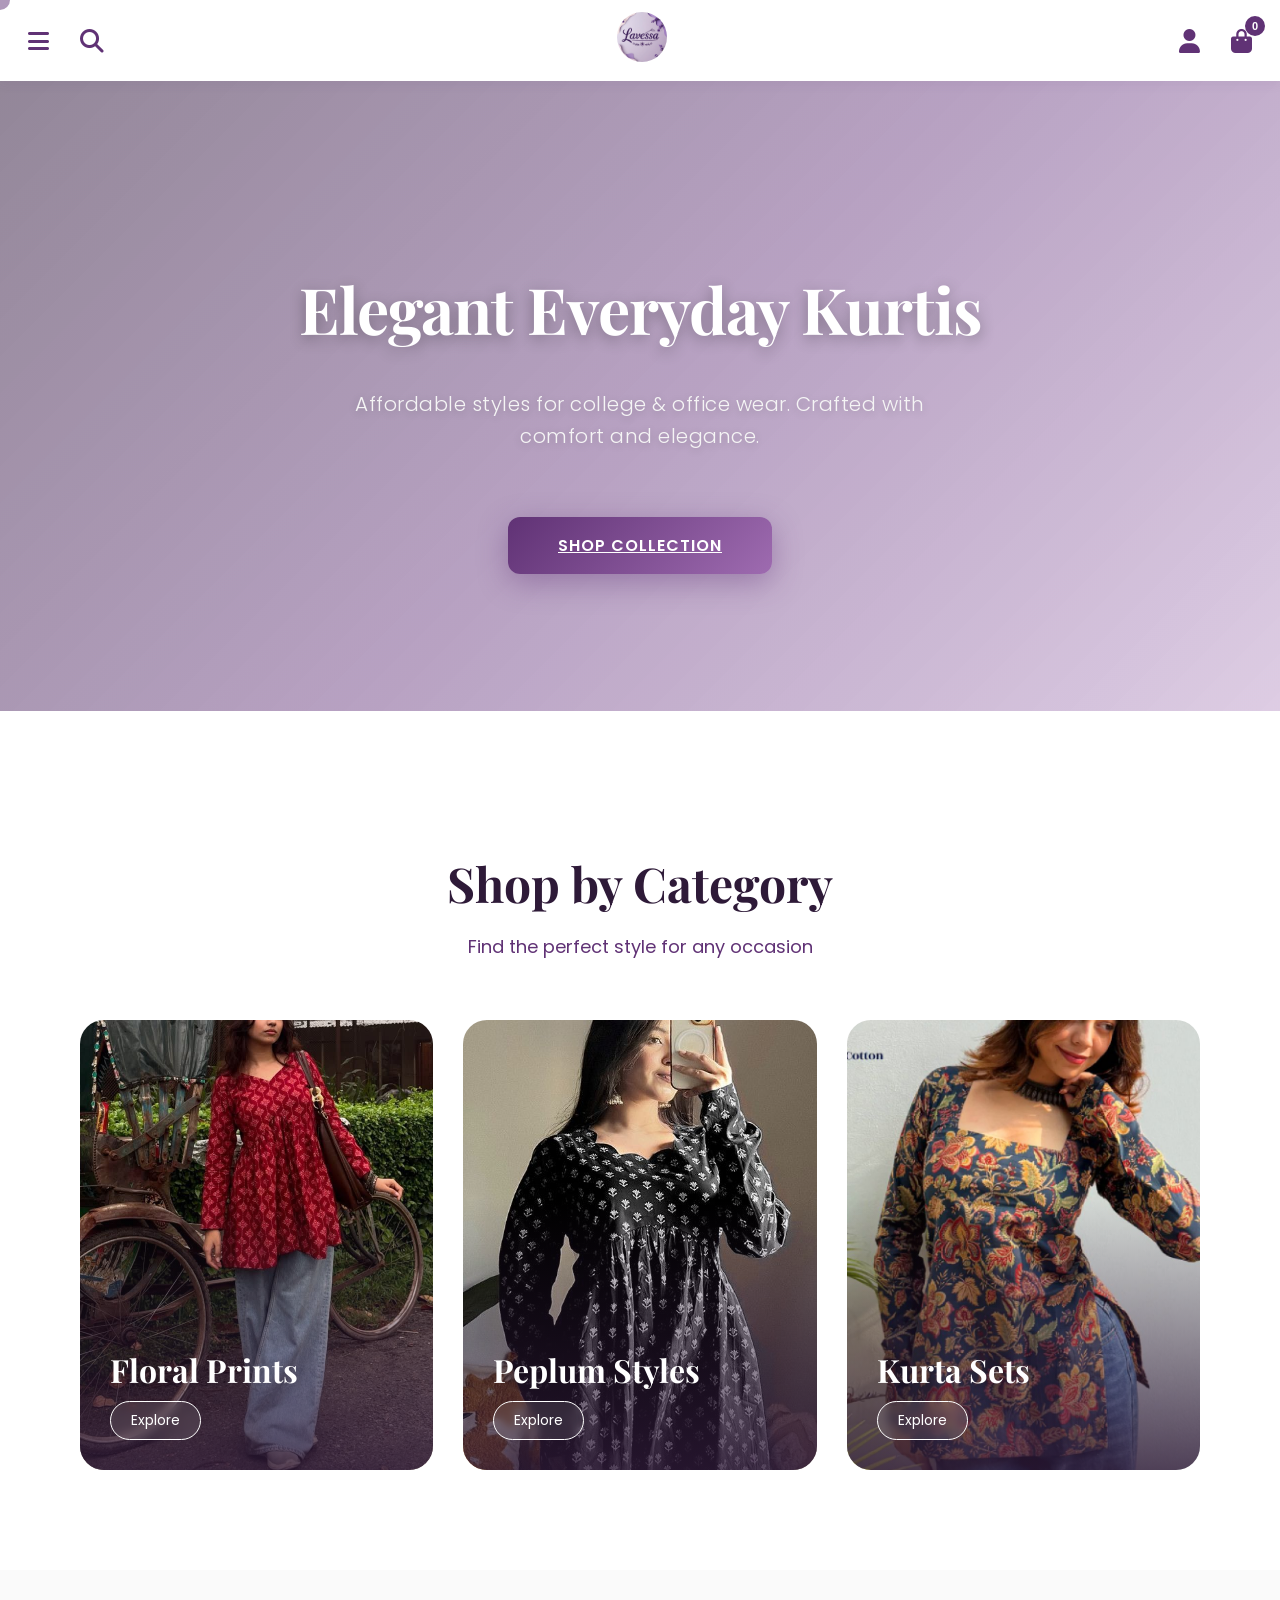
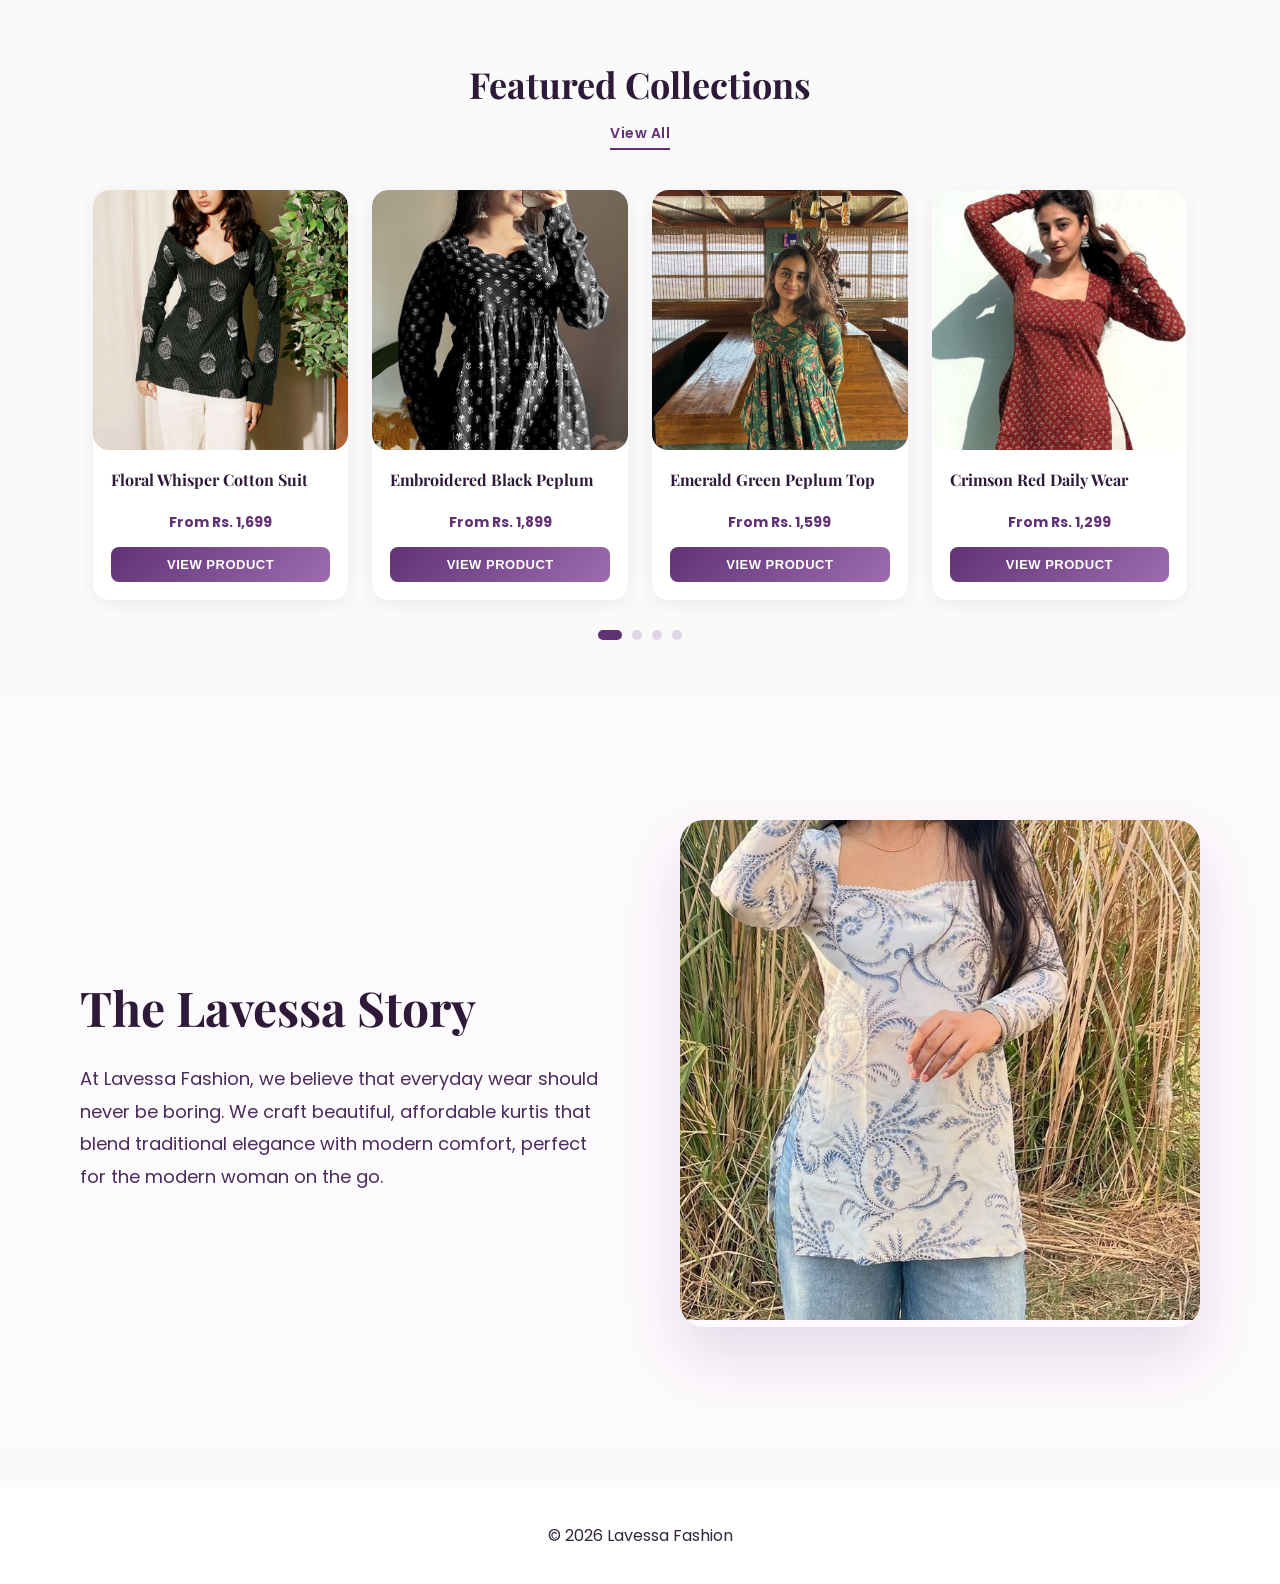
==== index.html @ 4bf87059 "Improve product card design with View Product button and enhanced hover effects" ====
<!DOCTYPE html>
<html>

<head>
  <meta name="viewport" content="width=device-width, initial-scale=1.0">

  <link
    href="https://fonts.googleapis.com/css2?family=Poppins:wght@300;400;500;600&family=Playfair+Display:ital,wght@0,400..900;1,400..900&display=swap"
    rel="stylesheet">
  <link rel="stylesheet" href="https://cdnjs.cloudflare.com/ajax/libs/font-awesome/6.5.0/css/all.min.css">
  <title>Lavessa Fashion</title>
  <link rel="stylesheet" href="style.css">
</head>

<body>
  <!-- Custom Cursor -->
  <div class="custom-cursor" id="custom-cursor"></div>

  <!-- Logo Intro Screen -->
  <div class="logo-intro" id="logoIntro">
    <img src="logo.png" class="intro-logo" id="introLogo">
  </div>
  <script>
    // Ensure the intro animation only plays once per session
    if (sessionStorage.getItem('lavessaIntroPlayed')) {
      document.getElementById('logoIntro').style.display = 'none';
    } else {
      sessionStorage.setItem('lavessaIntroPlayed', 'true');
    }
  </script>


  <!-- NEW NAVBAR -->
  <nav class="new-navbar">
    <!-- Left Section: Menu & Search -->
    <div class="nav-left">
      <button class="nav-icon menu-toggle" id="menuToggle">
        <i class="fa-solid fa-bars"></i>
      </button>
      <button class="nav-icon search-toggle" id="searchToggle">
        <i class="fa-solid fa-magnifying-glass"></i>
      </button>
    </div>

    <!-- Center: Logo -->
    <div class="nav-center">
      <a href="index.html">
        <img src="logo.png" class="logo">
      </a>
    </div>

    <!-- Right Section: Profile & Cart -->
    <div class="nav-right">
      <button class="nav-icon profile-toggle" id="profileToggle">
        <i class="fa-solid fa-user"></i>
      </button>
      <button class="nav-icon" id="cartToggle" onclick="openCart()">
        <i class="fa-solid fa-bag-shopping"></i>
        <span class="cart-badge" id="cart-count">0</span>
      </button>
    </div>
  </nav>

  <!-- SIDEBAR MENU -->
  <div class="sidebar-menu" id="sidebarMenu">
    <div class="sidebar-header">
      <h2>Menu</h2>
      <button class="close-btn" id="closeSidebar">
        <i class="fa-solid fa-times"></i>
      </button>
    </div>
    <div class="sidebar-content">
      <a href="index.html" class="sidebar-link">Shop All</a>
      <div class="sidebar-section">
        <h3>Categories</h3>
        <a href="floral.html" class="sidebar-link sub-link">Floral Printed Kurtis</a>
        <a href="peplum.html" class="sidebar-link sub-link">Peplum Kurtis</a>
        <a href="sets.html" class="sidebar-link sub-link">Kurta Sets</a>
      </div>
      <a href="contact.html" class="sidebar-link">Contact Us</a>
    </div>
  </div>

  <!-- SEARCH PANEL -->
  <div class="search-panel" id="searchPanel">
    <div class="search-header">
      <input type="text" class="search-input" id="searchInput" placeholder="Search products...">
      <button class="search-close" id="searchClose">
        <i class="fa-solid fa-times"></i>
      </button>
    </div>
    <div class="search-results" id="searchResults">
      <!-- Product cards will be injected here by JavaScript -->
    </div>
  </div>

  <!-- PROFILE MODAL -->
  <div class="profile-modal" id="profileModal">
    <div class="modal-content">
      <button class="modal-close" id="profileClose">
        <i class="fa-solid fa-times"></i>
      </button>
      <h2>Sign In</h2>
      <form class="profile-form" id="profileForm">
        <input type="text" placeholder="Full Name" id="userName" required>
        <input type="email" placeholder="Email (optional)" id="userEmail">
        <input type="tel" placeholder="Phone Number (optional)" id="userPhone">
        <div class="error-message" id="loginError"></div>
        <button type="submit" class="login-btn">Login</button>
      </form>
      <div id="profile-content" style="display:none;">
        <!-- Profile info will be inserted here -->
      </div>
      <div class="or-divider">Or continue as guest</div>
      <button class="guest-btn" onclick="closeProfileModal()">Browse as Guest</button>
    </div>
  </div>

  <!-- Overlay for modals -->
  <div class="modal-overlay" id="modalOverlay"></div>

  <!-- HERO SECTION -->
  <section class="hero">

    <div class="hero-content">
      <div class="hero-text">
        <h1>Elegant Everyday Kurtis</h1>
        <p>Affordable styles for college & office wear. Crafted with comfort and elegance.</p>
        <br>
        <a href="collections.html" class="hero-btn">Shop Collection</a>
      </div>

      <div class="hero-gallery">
        <img src="red.jpeg" class="hero-img img1">
        <img src="blue.jpeg" class="hero-img img2">
        <img src="peplum blue.jpg" class="hero-img img3">
      </div>
    </div>

  </section>
  <!-- HIGHLIGHTED CATEGORIES -->
  <section class="categories-section">
    <div class="section-title">
      <h2>Shop by Category</h2>
      <p>Find the perfect style for any occasion</p>
    </div>
    <div class="category-grid">
      <a href="floral.html" class="category-card">
        <img src="red.jpeg" alt="Floral Kurtis">
        <div class="category-info">
          <h3>Floral Prints</h3>
          <span class="explore-btn">Explore</span>
        </div>
      </a>
      <a href="peplum.html" class="category-card">
        <img src="peplum black.jpg" alt="Peplum Kurtis">
        <div class="category-info">
          <h3>Peplum Styles</h3>
          <span class="explore-btn">Explore</span>
        </div>
      </a>
      <a href="sets.html" class="category-card">
        <img src="multicolor.jpg" alt="Kurta Sets">
        <div class="category-info">
          <h3>Kurta Sets</h3>
          <span class="explore-btn">Explore</span>
        </div>
      </a>
    </div>
  </section>

  <!-- INTERACTIVE PRODUCT CAROUSEL -->
  <section class="featured-section">

    <h2 class="featured-title">Featured Collections</h2>
    <a href="collections.html" class="view-all">View All</a>

    <div class="carousel">
      <div class="carousel-track">

        <div class="card">
          <img src="black front.jpeg" alt="Floral Kurti">
          <div class="card-content">
            <h3>Floral Whisper Cotton Suit</h3>
            <p class="price">From Rs. 1,699</p>
            <button class="view-product-btn">View Product</button>
          </div>
        </div>

        <div class="card">
          <img src="peplum black.jpg" alt="Peplum Black">
          <div class="card-content">
            <h3>Embroidered Black Peplum</h3>
            <p class="price">From Rs. 1,899</p>
            <button class="view-product-btn">View Product</button>
          </div>
        </div>

        <div class="card">
          <img src="peplum green.jpg" alt="Peplum Green">
          <div class="card-content">
            <h3>Emerald Green Peplum Top</h3>
            <p class="price">From Rs. 1,599</p>
            <button class="view-product-btn">View Product</button>
          </div>
        </div>

        <div class="card">
          <img src="printed red.jpg" alt="Printed Red">
          <div class="card-content">
            <h3>Crimson Red Daily Wear</h3>
            <p class="price">From Rs. 1,299</p>
            <button class="view-product-btn">View Product</button>
          </div>
        </div>

      </div>
    </div>

    <div class="dots">
      <span class="dot active"></span>
      <span class="dot"></span>
      <span class="dot"></span>
      <span class="dot"></span>
    </div>

  </section>

  <!-- ABOUT THE BRAND -->
  <section class="about-brand">
    <div class="about-content">
      <h2>The Lavessa Story</h2>
      <p>At Lavessa Fashion, we believe that everyday wear should never be boring. We craft beautiful, affordable kurtis
        that blend traditional elegance with modern comfort, perfect for the modern woman on the go.</p>
    </div>
    <div class="about-image">
      <img src="white (1).jpg" alt="Lavessa Lifestyle">
    </div>
  </section>
  <!-- FOOTER -->
  <footer>
    <p>© 2026 Lavessa Fashion</p>
  </footer>

  <script>
    // Wrap all DOM code in DOMContentLoaded to ensure elements are loaded
    document.addEventListener('DOMContentLoaded', function() {
      // Sample products database
      const allProducts = [
        { id: 1, name: "Floral Whisper Cotton Suit", price: "₹1,699", image: "Floral1.jpeg", category: "floral" },
        { id: 2, name: "Embroidered Black Peplum", price: "₹1,899", image: "peplum black.jpg", category: "peplum" },
        { id: 3, name: "Emerald Green Peplum Top", price: "₹1,599", image: "peplum green.jpg", category: "peplum" },
        { id: 4, name: "Regal Purple Peplum Set", price: "₹1,999", image: "peplum purple.jpg", category: "peplum" },
        { id: 5, name: "Azure Blue Printed Kurti", price: "₹1,299", image: "printed blue.jpg", category: "printed" },
        { id: 6, name: "Crimson Red Daily Wear", price: "₹1,299", image: "printed red.jpg", category: "printed" },
        { id: 7, name: "Pristine White Kurta Set", price: "₹2,499", image: "white (1).jpg", category: "sets" },
        { id: 8, name: "Lavender Floral Kurti", price: "₹899", image: "red.jpeg", category: "floral" },
        { id: 9, name: "Pink Floral Kurti", price: "₹999", image: "pink.jpeg", category: "floral" },
        { id: 10, name: "Blue Cotton Kurti", price: "₹1,199", image: "blue.jpeg", category: "printed" }
      ];

      // DOM Elements
      const menuToggle = document.getElementById('menuToggle');
      const sidebarMenu = document.getElementById('sidebarMenu');
      const closeSidebar = document.getElementById('closeSidebar');
      const searchToggle = document.getElementById('searchToggle');
      const searchPanel = document.getElementById('searchPanel');
      const searchClose = document.getElementById('searchClose');
      const searchInput = document.getElementById('searchInput');
      const profileToggle = document.getElementById('profileToggle');
      const profileModal = document.getElementById('profileModal');
      const profileClose = document.getElementById('profileClose');
      const modalOverlay = document.getElementById('modalOverlay');
      const profileForm = document.getElementById('profileForm');

      // ===== LOGIN/PROFILE SYSTEM =====
      // These functions will be provided by login-modal.js
      // Fallback versions if login-modal.js hasn't loaded yet
      
      function openProfileModal() {
        if (window.updateProfileUI) {
          window.updateProfileUI();
        }
        profileModal.classList.add('active');
        modalOverlay.classList.add('active');
      }

      function closeProfileModal() {
        profileModal.classList.remove('active');
        modalOverlay.classList.remove('active');
      }

      // Make these globally accessible
      window.openProfileModal = openProfileModal;
      window.closeProfileModal = closeProfileModal;

      // Set up profile modal event listeners
      profileToggle.addEventListener('click', openProfileModal);
      profileClose.addEventListener('click', closeProfileModal);
      
      // Set up form submission - will be enhanced by login-modal.js when it loads
      function setupFormSubmission() {
        if (profileForm && !profileForm.dataset.handlerAttached) {
          profileForm.addEventListener('submit', function(e) {
            e.preventDefault();
            
            const name = document.getElementById('userName').value.trim();
            const email = document.getElementById('userEmail').value.trim();
            const phone = document.getElementById('userPhone').value.trim();
            const errorMsg = document.getElementById('loginError');

            // Reset error message
            errorMsg.textContent = '';

            // Validate name
            if (!name) {
              errorMsg.textContent = 'Please enter your Full Name.';
              return;
            }

            // Check if either email or phone is filled
            if (!email && !phone) {
              errorMsg.textContent = 'Please enter Email or Phone Number.';
              return;
            }

            // Login successful - save user and close modal
            const user = { name: name, email: email || null, phone: phone || null };
            localStorage.setItem('lavessa_user', JSON.stringify(user));
            profileForm.reset();
            errorMsg.textContent = '';
            
            // Update UI and close modal
            if (window.updateProfileUI) {
              window.updateProfileUI();
            }
            closeProfileModal();
          });
          profileForm.dataset.handlerAttached = 'true';
        }
      }
      
      // Set up form submission immediately
      setupFormSubmission();
      
      // Also set it up after a short delay to ensure login-modal.js has loaded
      setTimeout(setupFormSubmission, 100);
      
      // Initialize profile UI
      if (window.updateProfileUI) {
        window.updateProfileUI();
      }

      // ===== REST OF EXISTING CODE =====

    // Sidebar Menu Toggle
    menuToggle.addEventListener('click', () => {
      sidebarMenu.classList.add('active');
      modalOverlay.classList.add('active');
    });

    closeSidebar.addEventListener('click', () => {
      sidebarMenu.classList.remove('active');
      modalOverlay.classList.remove('active');
    });

    // Close sidebar when clicking on a link
    const sidebarLinks = document.querySelectorAll('.sidebar-link');
    sidebarLinks.forEach(link => {
      link.addEventListener('click', () => {
        sidebarMenu.classList.remove('active');
        modalOverlay.classList.remove('active');
      });
    });

    function renderSearchResults(products) {
      const searchResults = document.getElementById('searchResults');
      
      if (products.length === 0) {
        searchResults.innerHTML = '<p style="text-align: center; color: #999; padding: 40px 20px; grid-column: 1/-1;">No products found</p>';
        return;
      }

      searchResults.innerHTML = products.map(product => `
        <div class="search-product-card">
          <div class="search-card-image">
            <img src="${product.image}" alt="${product.name}" loading="lazy">
          </div>
          <div class="search-card-info">
            <h4>${product.name}</h4>
            <p class="search-card-price">${product.price}</p>
            <button class="search-card-btn" onclick="addToCart('${product.name}')">Add to Cart</button>
          </div>
        </div>
      `).join('');
    }

    // Search Panel Toggle
    function openSearch() {
      searchPanel.classList.add('active');
      modalOverlay.classList.add('active');
      searchInput.focus();
      
      // Load default products on open
      setTimeout(() => {
        renderSearchResults(allProducts);
        const resultsContainer = document.getElementById('searchResults');
        if (resultsContainer) resultsContainer.classList.add('grid');
      }, 100);
    }

    function closeSearch() {
      searchPanel.classList.remove('active');
      modalOverlay.classList.remove('active');
      searchInput.value = '';
      renderSearchResults(allProducts);
    }

    searchToggle.addEventListener('click', openSearch);
    searchClose.addEventListener('click', closeSearch);

    // Search input listener with live filtering
    searchInput.addEventListener('input', (e) => {
      const query = e.target.value.trim().toLowerCase();
      
      if (query === '') {
        // Show all products if search is empty
        renderSearchResults(allProducts);
      } else {
        // Filter products based on search query
        const filtered = allProducts.filter(product =>
          product.name.toLowerCase().includes(query) ||
          product.category.toLowerCase().includes(query)
        );
        renderSearchResults(filtered);
      }
      
      document.getElementById('searchResults').classList.add('grid');
    });

      // Close modals when clicking overlay (excluding close buttons)
      modalOverlay.addEventListener('click', (e) => {
        if (e.target === modalOverlay) {
          sidebarMenu.classList.remove('active');
          searchPanel.classList.remove('active');
          profileModal.classList.remove('active');
          modalOverlay.classList.remove('active');
        }
      });

      // Prevent scroll when modal is open
      function toggleBodyScroll(disable) {
        if (disable) {
          document.body.style.overflow = 'hidden';
        } else {
          document.body.style.overflow = '';
        }
      }

      // Cart functionality
      function openCart() {
        window.location.href = 'cart.html';
      }

      function addToCart(product) {
        let cart = JSON.parse(localStorage.getItem("cart")) || [];
        cart.push(product);
        localStorage.setItem("cart", JSON.stringify(cart));
        updateCartCount();
      }

      function updateCartCount() {
        let cart = JSON.parse(localStorage.getItem("cart")) || [];
        document.getElementById("cart-count").innerText = cart.length;
      }

      updateCartCount();

      // Prevent scroll when modal is open
      function toggleBodyScroll(disable) {
        if (disable) {
          document.body.style.overflow = 'hidden';
        } else {
          document.body.style.overflow = 'auto';
        }
      }

      // Update scroll lock when modals change
      const observer = new MutationObserver(() => {
        const anyModalActive = sidebarMenu.classList.contains('active') ||
          searchPanel.classList.contains('active') ||
          profileModal.classList.contains('active');
        toggleBodyScroll(anyModalActive);
      });

      observer.observe(sidebarMenu, { attributes: true });
      observer.observe(searchPanel, { attributes: true });
      observer.observe(profileModal, { attributes: true });
    }); // END DOMContentLoaded
  </script>

  <script>
    window.addEventListener("scroll", function () {
      const fullLogo = document.querySelector(".logo-full");
      const miniLogo = document.querySelector(".logo-mini");

      if (window.scrollY > 80) {
        if (fullLogo) fullLogo.style.opacity = "0";
        if (miniLogo) miniLogo.style.opacity = "1";
        if (miniLogo) miniLogo.style.transform = "translateY(0)";
      } else {
        if (fullLogo) fullLogo.style.opacity = "1";
        if (miniLogo) miniLogo.style.opacity = "0";
        if (miniLogo) miniLogo.style.transform = "translateY(-10px)";
      }
    });
  </script>

  <script>
    // Custom Cursor Logic
    const cursor = document.getElementById('custom-cursor');
    const interactiveElements = document.querySelectorAll('a, button, .card');

    document.addEventListener('mousemove', (e) => {
      cursor.style.left = e.clientX + 'px';
      cursor.style.top = e.clientY + 'px';
    });

    interactiveElements.forEach(el => {
      el.addEventListener('mouseenter', () => {
        cursor.classList.add('active');
      });
      el.addEventListener('mouseleave', () => {
        cursor.classList.remove('active');
      });
    });

    // Interactive Product Carousel Logic
    const trackContainer = document.querySelector('.carousel');
    const track = document.querySelector('.carousel-track');
    const slides = Array.from(track.children);

    // Check if mobile
    const isMobile = window.innerWidth <= 768;

    // Update pagination dots based on scroll position
    const updateDotsOnScroll = () => {
      if (!isMobile) return;

      const container = trackContainer;
      let closestIndex = 0;
      let minDistance = Infinity;

      slides.forEach((slide, index) => {
        const slideRect = slide.getBoundingClientRect();
        const containerRect = container.getBoundingClientRect();
        const slideCenter = slideRect.left + slideRect.width / 2;
        const containerCenter = containerRect.left + containerRect.width / 2;
        const distance = Math.abs(slideCenter - containerCenter);
        if (distance < minDistance) {
          minDistance = distance;
          closestIndex = index;
        }
      });

      const dots = document.querySelectorAll('.dot');
      dots.forEach(dot => dot.classList.remove('active'));
      if (dots[closestIndex]) dots[closestIndex].classList.add('active');
    };

    if (isMobile) {
      trackContainer.addEventListener('scroll', updateDotsOnScroll);
    }
  </script>

  <script>
    const cards = document.querySelectorAll(".card");

    window.addEventListener("scroll", () => {
      cards.forEach(card => {
        const cardTop = card.getBoundingClientRect().top;
        const windowHeight = window.innerHeight;

        if (cardTop < windowHeight - 100) {
          card.classList.add("show");
        }
      });
    });
  </script>
  <script src="login-modal.js"></script>
  <script>
    if ('serviceWorker' in navigator) {
      navigator.serviceWorker.register('service-worker.js')
        .then(()=>console.log('SW registered'));
    }
  </script>
</body>

</html>

<!-- update -->
---- style.css ----
/* ===== BODY ===== */
html {
  scroll-behavior: smooth;
  overflow-x: hidden;
}

body {
  margin: 0;
  font-family: 'Inter', 'Poppins', sans-serif;
  background: linear-gradient(180deg, #f9f5fa, #f0eaf4, #fbfafc);
  color: #33263d;
  cursor: none;
  overflow-x: hidden;
  max-width: 100%;
}

/* Custom Cursor */
.custom-cursor {
  position: fixed;
  top: 0;
  left: 0;
  width: 20px;
  height: 20px;
  border-radius: 50%;
  background-color: rgba(96, 50, 117, 0.5);
  /* Lavessa Plum with opacity */
  pointer-events: none;
  z-index: 99999;
  transform: translate(-50%, -50%);
  transition: transform 0.1s ease, background-color 0.3s ease, width 0.3s ease, height 0.3s ease;
}

.custom-cursor.active {
  transform: translate(-50%, -50%) scale(2);
  background-color: rgba(96, 50, 117, 0.2);
}

/* ===== NEW NAVBAR ===== */
.new-navbar {
  position: sticky;
  top: 0;
  z-index: 10000;
  display: flex;
  align-items: center;
  justify-content: space-between;
  padding: 12px 20px;
  background: white;
  box-shadow: 0 2px 12px rgba(96, 50, 117, 0.08);
}

.nav-left,
.nav-right {
  display: flex;
  gap: 15px;
  align-items: center;
}

.nav-center {
  flex: 1;
  text-align: center;
}

.nav-center img {
  height: 50px;
  border-radius: 50%;
  transition: transform 0.3s ease, box-shadow 0.3s ease;
  aspect-ratio: 1 / 1;
  object-fit: cover;
}

.nav-icon {
  background: none;
  border: none;
  font-size: 24px;
  color: #603275;
  cursor: pointer;
  transition: all 0.3s ease;
  padding: 8px;
  display: flex;
  align-items: center;
  justify-content: center;
  position: relative;
}

.nav-icon:hover {
  color: #7a4e8a;
  transform: scale(1.1);
}

.cart-badge {
  position: absolute;
  top: -5px;
  right: -5px;
  background: #603275;
  color: white;
  font-size: 11px;
  width: 20px;
  height: 20px;
  border-radius: 50%;
  display: flex;
  align-items: center;
  justify-content: center;
  font-weight: 600;
}

/* ===== SIDEBAR MENU ===== */
.sidebar-menu {
  position: fixed;
  left: -100%;
  top: 0;
  width: 280px;
  height: 100vh;
  background: linear-gradient(135deg, #f9f5fa, #f0eaf4);
  z-index: 20000;
  transition: left 0.4s cubic-bezier(0.25, 0.46, 0.45, 0.94);
  overflow-y: auto;
  box-shadow: 2px 0 20px rgba(96, 50, 117, 0.15);
}

.sidebar-menu.active {
  left: 0;
}

.sidebar-header {
  display: flex;
  justify-content: space-between;
  align-items: center;
  padding: 20px;
  border-bottom: 1px solid rgba(96, 50, 117, 0.1);
  background: white;
}

.sidebar-header h2 {
  font-family: 'Playfair Display', serif;
  font-size: 24px;
  color: #2e1a38;
  margin: 0;
}

.close-btn {
  background: none;
  border: none;
  font-size: 24px;
  color: #603275;
  cursor: pointer;
  transition: transform 0.3s ease;
}

.close-btn:hover {
  transform: scale(1.1) rotate(90deg);
}

.sidebar-content {
  padding: 20px 0;
}

.sidebar-link {
  display: block;
  padding: 12px 20px;
  text-decoration: none;
  color: #4a2b5b;
  font-weight: 500;
  transition: all 0.3s ease;
  border-left: 3px solid transparent;
}

.sidebar-link:hover {
  background: rgba(96, 50, 117, 0.05);
  color: #603275;
  border-left-color: #603275;
  padding-left: 24px;
}

.sidebar-section {
  padding: 15px 0;
}

.sidebar-section h3 {
  padding: 10px 20px 5px;
  color: #603275;
  font-size: 14px;
  font-weight: 600;
  text-transform: uppercase;
}

.sub-link {
  padding: 10px 30px !important;
  font-size: 14px;
}

/* ===== SEARCH PANEL ===== */
.search-panel {
  position: fixed;
  top: 0;
  right: -100%;
  width: 100%;
  max-width: 500px;
  height: 100vh;
  background: white;
  z-index: 20000;
  transition: right 0.4s cubic-bezier(0.25, 0.46, 0.45, 0.94);
  box-shadow: -2px 0 20px rgba(96, 50, 117, 0.15);
  display: flex;
  flex-direction: column;
  overflow: hidden;
}

.search-panel.active {
  right: 0;
  animation: slideInSearch 0.4s ease forwards;
}

@keyframes slideInSearch {
  from {
    right: -100%;
  }
  to {
    right: 0;
  }
}

.search-header {
  display: flex;
  align-items: center;
  gap: 10px;
  padding: 15px 20px;
  border-bottom: 1px solid #f0eaf4;
  background: white;
  flex-shrink: 0;
  z-index: 20001;
}

.search-input {
  flex: 1;
  border: none;
  padding: 10px 15px;
  background: #f9f5fa;
  border-radius: 8px;
  font-family: 'Poppins', sans-serif;
  color: #2e1a38;
  font-size: 14px;
}

.search-input::placeholder {
  color: rgba(96, 50, 117, 0.4);
}

.search-close {
  background: none;
  border: none;
  font-size: 20px;
  color: #603275;
  cursor: pointer;
  transition: transform 0.3s ease;
  padding: 8px;
  z-index: 20001;
  flex-shrink: 0;
}

.search-close:hover {
  transform: scale(1.1) rotate(90deg);
}

.search-close:active {
  transform: scale(0.95);
}

.search-suggestions {
  flex: 1;
  overflow-y: auto;
  padding: 20px;
}

/* ===== SEARCH RESULTS GRID ===== */
.search-results {
  flex: 1;
  overflow-y: auto;
  -webkit-overflow-scrolling: touch;
  padding: 20px;
  overflow-x: hidden;
  max-width: 100%;
}

.search-results::-webkit-scrollbar {
  width: 6px;
}

.search-results::-webkit-scrollbar-track {
  background: #f0eaf4;
}

.search-results::-webkit-scrollbar-thumb {
  background: #c9b8d1;
  border-radius: 3px;
}

.search-results.grid {
  display: grid;
  grid-template-columns: repeat(2, 1fr);
  gap: 15px;
  align-content: start;
  width: 100%;
}

.search-product-card {
  background: white;
  border-radius: 16px;
  overflow: hidden;
  box-shadow: 0 4px 12px rgba(96, 50, 117, 0.08);
  transition: all 0.3s ease;
  display: flex;
  flex-direction: column;
  height: 100%;
  cursor: pointer;
}

.search-product-card:hover {
  transform: translateY(-8px);
  box-shadow: 0 12px 24px rgba(96, 50, 117, 0.15);
}

.search-card-image {
  width: 100%;
  height: 160px;
  overflow: hidden;
  background: #faf8fb;
}

.search-card-image img {
  width: 100%;
  height: 100%;
  object-fit: cover;
  transition: transform 0.4s ease;
}

.search-product-card:hover .search-card-image img {
  transform: scale(1.05);
}

.search-card-info {
  flex: 1;
  padding: 15px;
  display: flex;
  flex-direction: column;
  justify-content: space-between;
}

.search-card-info h4 {
  font-family: 'Inter', 'Poppins', sans-serif;
  font-size: 14px;
  color: #2e1a38;
  margin: 0 0 8px 0;
  font-weight: 600;
  line-height: 1.3;
  display: -webkit-box;
  -webkit-line-clamp: 2;
  line-clamp: 2;
  -webkit-box-orient: vertical;
  overflow: hidden;
}

.search-card-price {
  font-size: 16px;
  color: #603275;
  font-weight: 700;
  margin: 8px 0;
}

.search-card-btn {
  background: linear-gradient(135deg, #603275, #9e6bb0);
  color: white;
  border: none;
  padding: 10px 15px;
  border-radius: 8px;
  font-weight: 600;
  cursor: pointer;
  transition: all 0.3s ease;
  font-size: 12px;
  margin-top: 8px;
}

.search-card-btn:hover {
  transform: translateY(-2px);
  box-shadow: 0 6px 16px rgba(96, 50, 117, 0.3);
}

.search-product-card {
  display: flex;
  gap: 15px;
  margin-bottom: 15px;
  padding: 12px;
  background: #faf8fb;
  border-radius: 12px;
  text-decoration: none;
  transition: all 0.3s ease;
  cursor: pointer;
}

.search-product-card:hover {
  background: #f0eaf4;
  transform: translateX(5px);
}

.search-product-img {
  width: 70px;
  height: 70px;
  border-radius: 8px;
  object-fit: cover;
}

.search-product-info {
  flex: 1;
  display: flex;
  flex-direction: column;
  justify-content: center;
}

.search-product-info h4 {
  font-size: 14px;
  color: #2e1a38;
  margin: 0;
  font-weight: 600;
  overflow: hidden;
  text-overflow: ellipsis;
  white-space: nowrap;
}

.search-product-info p {
  font-size: 12px;
  color: #7a7a7a;
  margin: 4px 0 0;
}

/* ===== PROFILE MODAL ===== */
.modal-overlay {
  position: fixed;
  top: 0;
  left: 0;
  width: 100%;
  height: 100%;
  background: rgba(0, 0, 0, 0.5);
  z-index: 19999;
  opacity: 0;
  visibility: hidden;
  transition: all 0.3s ease;
  pointer-events: none;
}

.modal-overlay.active {
  opacity: 1;
  visibility: visible;
  pointer-events: auto;
}

.profile-modal {
  position: fixed;
  top: 50%;
  left: 50%;
  transform: translate(-50%, -50%) scale(0.8);
  z-index: 20001;
  opacity: 0;
  visibility: hidden;
  transition: all 0.3s ease;
  width: 100%;
  padding: 0 10px;
}

.profile-modal.active {
  opacity: 1;
  visibility: visible;
  transform: translate(-50%, -50%) scale(1);
}

.modal-content {
  background: white;
  border-radius: 20px;
  padding: 30px;
  width: 100%;
  max-width: 420px;
  box-shadow: 0 20px 60px rgba(96, 50, 117, 0.25);
  position: relative;
  box-sizing: border-box;
  margin: 0 auto;
}

.modal-close {
  position: absolute;
  top: 15px;
  right: 15px;
  background: none;
  border: none;
  font-size: 24px;
  color: #603275;
  cursor: pointer;
  transition: transform 0.3s ease;
}

.modal-close:hover {
  transform: scale(1.1) rotate(90deg);
}

.modal-content h2 {
  font-family: 'Playfair Display', serif;
  font-size: 28px;
  color: #2e1a38;
  margin: 0 0 20px;
}

.profile-form {
  display: flex;
  flex-direction: column;
  gap: 15px;
  margin-bottom: 20px;
}

.profile-form input {
  width: 100%;
  padding: 12px 15px;
  border: 1px solid #e0d5e6;
  border-radius: 8px;
  font-family: 'Poppins', sans-serif;
  font-size: 14px;
  transition: all 0.3s ease;
  box-sizing: border-box;
}

.profile-form input:focus {
  outline: none;
  border-color: #603275;
  background: #faf8fb;
  box-shadow: 0 0 0 3px rgba(96, 50, 117, 0.1);
}

.error-message {
  color: #d9534f;
  font-size: 13px;
  margin: 10px 0;
  font-weight: 500;
  padding: 8px 12px;
  background: rgba(217, 83, 79, 0.1);
  border-radius: 6px;
  display: none;
  box-sizing: border-box;
}

.error-message:not(:empty) {
  display: block;
}

.login-btn {
  width: 100%;
  background: linear-gradient(135deg, #603275, #9e6bb0);
  color: white;
  border: none;
  padding: 12px;
  border-radius: 8px;
  font-weight: 600;
  cursor: pointer;
  transition: all 0.3s ease;
  box-sizing: border-box;
}

.login-btn:hover {
  transform: translateY(-2px);
  box-shadow: 0 8px 20px rgba(96, 50, 117, 0.3);
}

.or-divider {
  text-align: center;
  color: #999;
  font-size: 13px;
  margin: 15px 0;
  position: relative;
  padding: 10px 0;
  box-sizing: border-box;
}

.or-divider::before {
  content: '';
  position: absolute;
  left: 0;
  top: 50%;
  width: 30%;
  height: 1px;
  background: #e0d5e6;
}

.or-divider::after {
  content: '';
  position: absolute;
  right: 0;
  top: 50%;
  width: 30%;
  height: 1px;
  background: #e0d5e6;
}

.guest-btn {
  width: 100%;
  padding: 12px;
  border: 2px solid #603275;
  background: white;
  color: #603275;
  border-radius: 8px;
  font-weight: 600;
  cursor: pointer;
  transition: all 0.3s ease;
}

.guest-btn:hover {
  background: #faf8fb;
  transform: translateY(-2px);
}

.profile-info {
  text-align: center;
  padding: 20px;
}

.profile-info h3 {
  font-family: 'Playfair Display', serif;
  font-size: 24px;
  color: #2e1a38;
  margin: 0 0 15px;
}

.profile-info p {
  color: #603275;
  font-size: 14px;
  margin: 8px 0;
  font-weight: 500;
}

.logout-btn {
  background: #d9534f;
  color: white;
  border: none;
  padding: 10px 20px;
  border-radius: 8px;
  font-weight: 600;
  cursor: pointer;
  margin-top: 15px;
  transition: all 0.3s ease;
  width: 100%;
}

.logout-btn:hover {
  background: #c9302c;
  transform: translateY(-2px);
  box-shadow: 0 8px 20px rgba(217, 83, 79, 0.3);
}

/* Mobile optimization for profile modal */
@media(max-width: 768px) {
  .profile-modal {
    padding: 0 10px;
  }

  .modal-content {
    width: 100%;
    max-width: 360px;
    padding: 24px;
    box-sizing: border-box;
  }

  .modal-content h2 {
    font-size: 22px;
    margin-bottom: 16px;
  }

  .profile-form {
    gap: 14px;
    margin-bottom: 16px;
  }

  .profile-form input {
    width: 100%;
    padding: 12px 14px;
    font-size: 16px;
    box-sizing: border-box;
  }

  .error-message {
    margin: 8px 0 12px 0;
    padding: 10px 12px;
    font-size: 13px;
  }

  .login-btn {
    width: 100%;
    padding: 14px;
    font-size: 16px;
    min-height: 48px;
    box-sizing: border-box;
    margin-bottom: 12px;
  }

  .guest-btn {
    width: 100%;
    padding: 12px;
    font-size: 14px;
    box-sizing: border-box;
  }

  .logout-btn {
    width: 100%;
    padding: 12px;
    font-size: 14px;
    box-sizing: border-box;
    margin-top: 12px;
  }

  .or-divider {
    margin: 14px 0;
    font-size: 12px;
  }

  .profile-info h3 {
    font-size: 20px;
  }

  .profile-info p {
    font-size: 13px;
  }
}

/* Extra small screens (landscape phones) */
@media(max-width: 480px) {
  .profile-modal {
    padding: 0 8px;
  }

  .modal-content {
    max-width: 100%;
    padding: 20px;
  }

  .modal-content h2 {
    font-size: 20px;
    margin-bottom: 14px;
  }

  .profile-form {
    gap: 12px;
  }
}

/* ===== HERO - REMOVED OLD STYLES ===== */
/* Old hero decorations removed - using modern banner approach */

/* FLOATING HERO IMAGES - HIDDEN */
.hero-gallery {
  display: none;
}

.hero-img {
  display: none;
}

/* ===== CATEGORY PAGE ===== */
.category-page {
  position: relative;
  z-index: 1;
  padding: 80px 60px;
}

.category-page h1 {
  font-family: 'Playfair Display', serif;
  font-size: 42px;
  color: #2e1a38;
  margin-bottom: 30px;
}

.category-page .card img {
  height: 200px;
  object-fit: cover;
}

/* ===== CARDS ===== */
.card-container {
  display: grid;
  grid-template-columns: repeat(3, 1fr);
  gap: 40px;
  max-width: 1200px;
  margin: 60px auto;
}

.card {
  background: white;
  border-radius: 22px;
  padding: 18px;
  box-shadow: 0 20px 50px rgba(96, 50, 117, 0.08);
  transition: all 0.4s cubic-bezier(0.175, 0.885, 0.32, 1.275);
  text-align: center;
  position: relative;
  overflow: hidden;
}

.card:hover {
  transform: translateY(-12px);
  box-shadow: 0 30px 60px rgba(96, 50, 117, 0.15);
}

.card .img-container {
  overflow: hidden;
  border-radius: 16px;
  margin-bottom: 15px;
  position: relative;
}

.card img {
  width: 100%;
  height: 360px;
  object-fit: cover;
  transition: transform 0.7s ease;
  border-radius: 16px;
}

.card:hover img {
  transform: scale(1.08);
}

.card h3 {
  font-family: 'Playfair Display', serif;
  color: #2e1a38;
  font-size: 22px;
  margin: 10px 0 5px;
}

.simple-card {
  display: flex;
  justify-content: space-between;
  align-items: center;
  padding: 25px;
}



/* ===== PRODUCT PAGE ===== */
.products {
  padding: 100px 60px;
  text-align: center;
  background: #faf8fb;
}

.product-page {
  display: flex;
  gap: 50px;
  padding: 50px;
}

.product-img {
  width: 320px;
  border-radius: 12px;
}

/* ===== ORDER BUTTON ===== */
.order-btn {
  display: inline-block;
  background: #603275;
  /* Rich deeper plum */
  color: white;
  border: none;
  padding: 10px 18px;
  border-radius: 8px;
  cursor: pointer;
  margin-top: 10px;
  transition: 0.3s;
}

.order-btn:hover {
  background: #4a2b5b;
}

/* ===== FOOTER ===== */
footer {
  text-align: center;
  padding: 20px;
  background: white;
  margin-top: 40px;
}

body {
  animation: fadeIn 0.8s ease;
}

@keyframes fadeIn {
  from {
    opacity: 0;
  }

  to {
    opacity: 1;
  }
}


.hero-image img {
  width: 380px;
  border-radius: 24px;
  box-shadow: 0 30px 70px rgba(122, 78, 138, 0.2);
  animation: floatImage 6s ease-in-out infinite,
    fadeInRight 1.2s ease forwards;
  opacity: 0;
}

/* Floating Animation */
@keyframes floatSoft {
  0% {
    transform: translateY(0px);
  }

  25% {
    transform: translateY(-12px);
  }

  50% {
    transform: translateY(-20px);
  }

  75% {
    transform: translateY(-12px);
  }

  100% {
    transform: translateY(0px);
  }
}

.mini-card {
  animation: floatSoft 6s ease-in-out infinite;
}

.card1 {
  animation-delay: 0s;
}

.card2 {
  animation-delay: 1s;
}

.card3 {
  animation-delay: 2s;
}

.hero img,
.card img {
  transition: transform 0.4s ease, box-shadow 0.4s ease;
}

.hero img:hover,
.card img:hover {
  transform: scale(1.06);
  box-shadow: 0 25px 60px rgba(122, 78, 138, 0.25);
}

.card {
  background: white;
  border-radius: 24px;
  padding: 20px;
  box-shadow: 0 25px 60px rgba(122, 78, 138, 0.12);
  transition: all 0.4s ease;
  animation: cardFade 1s ease forwards;
  opacity: 0;
}

@keyframes cardFade {
  from {
    opacity: 0;
    transform: translateY(30px);
  }

  to {
    opacity: 1;
    transform: translateY(0);
  }
}

/* Soft boutique hover */
.card:hover {
  transform: translateY(-12px);
  box-shadow: 0 35px 75px rgba(122, 78, 138, 0.2);
}

/* Smooth image zoom */
.card img {
  width: 100%;
  height: 300px;
  object-fit: cover;
  border-radius: 16px;
  transition: transform 0.5s ease;
}

.card:hover img {
  transform: scale(1.06);
}

.hero-btn,
.order-btn {
  background: linear-gradient(135deg, #603275, #9e6bb0);
  border: none;
  border-radius: 12px;
  padding: 12px 26px;
  color: white;
  font-weight: 500;
  letter-spacing: 0.5px;
  transition: all 0.4s ease;
  position: relative;
  overflow: hidden;
}

.hero-btn {
  padding: 16px 50px;
  font-size: 16px;
  font-weight: 600;
  box-shadow: 0 8px 30px rgba(96, 50, 117, 0.4);
  text-transform: uppercase;
  letter-spacing: 1px;
}

.order-btn {
  padding: 12px 26px;
  font-size: 14px;
}

.hero-btn:hover,
.order-btn:hover {
  transform: translateY(-3px);
  box-shadow: 0 12px 35px rgba(96, 50, 117, 0.35);
}

.hero-btn:hover {
  box-shadow: 0 15px 45px rgba(96, 50, 117, 0.5);
  background: linear-gradient(135deg, #7a4190, #b084c4);
}

/* HERO SECTION OVERRIDES */
.hero {
  position: relative;
  width: 100%;
  height: 70vh;
  min-height: 500px;
  overflow: hidden;
  display: flex;
  align-items: center;
  justify-content: center;
  background-image: linear-gradient(135deg, #f9f5fa, #f0eaf4, #fbfafc);
  background-size: cover;
  background-position: center;
  background-attachment: fixed;
}

/* Gradient overlay for text readability */
.hero::after {
  content: "";
  position: absolute;
  top: 0;
  left: 0;
  right: 0;
  bottom: 0;
  background: linear-gradient(135deg,
    rgba(46, 26, 56, 0.5),
    rgba(96, 50, 117, 0.4),
    rgba(158, 107, 176, 0.3));
  z-index: 1;
}

.hero-content {
  display: flex;
  flex-direction: column;
  justify-content: center;
  align-items: center;
  text-align: center;
  width: 100%;
  max-width: 900px;
  padding: 40px 20px;
  position: relative;
  z-index: 2;
}

/* TEXT LAYER */
.hero-text {
  width: 100%;
  display: flex;
  flex-direction: column;
  align-items: center;
  justify-content: center;
}

.hero-text h1,
.hero-text p,
.hero-btn {
  animation: luxuryReveal 1.2s ease forwards;
}

.hero-text h1 {
  font-family: 'Playfair Display', serif;
  font-size: 64px;
  font-weight: 700;
  line-height: 1.2;
  color: #ffffff;
  margin-bottom: 20px;
  text-shadow: 0 4px 15px rgba(0, 0, 0, 0.3);
  letter-spacing: -1px;
}

.hero-text p {
  font-size: 20px;
  color: #f5f5f5;
  margin-bottom: 40px;
  max-width: 600px;
  line-height: 1.6;
  text-shadow: 0 2px 10px rgba(0, 0, 0, 0.2);
  font-weight: 300;
  letter-spacing: 0.5px;
}

@keyframes luxuryReveal {
  from {
    opacity: 0;
    transform: translateY(30px);
  }

  to {
    opacity: 1;
    transform: translateY(0);
  }
}

.hero-btn::after {
  content: "";
  position: absolute;
  top: 0;
  left: -100%;
  width: 100%;
  height: 100%;
  background: linear-gradient(120deg,
      transparent,
      rgba(255, 255, 255, 0.4),
      transparent);
  transition: 0.6s;
}

.hero-btn:hover::after {
  left: 100%;
}

/* ===== HERO RESPONSIVE STYLES ===== */
@media (max-width: 1024px) {
  .hero {
    height: 65vh;
    min-height: 450px;
  }

  .hero-text h1 {
    font-size: 52px;
  }

  .hero-text p {
    font-size: 18px;
  }

  .hero-btn {
    padding: 14px 40px;
    font-size: 15px;
  }
}

@media (max-width: 768px) {
  .hero {
    height: 60vh;
    min-height: 400px;
    padding: 30px 20px;
  }

  .hero-content {
    padding: 40px 20px;
  }

  .hero-text h1 {
    font-size: 40px;
    margin-bottom: 16px;
  }

  .hero-text p {
    font-size: 16px;
    margin-bottom: 32px;
    max-width: 100%;
  }

  .hero-btn {
    padding: 12px 36px;
    font-size: 14px;
    letter-spacing: 0.8px;
  }
}

@media (max-width: 480px) {
  .hero {
    height: 55vh;
    min-height: 350px;
    padding: 20px 10px;
  }

  .hero::after {
    background: linear-gradient(135deg,
      rgba(46, 26, 56, 0.6),
      rgba(96, 50, 117, 0.5),
      rgba(158, 107, 176, 0.4));
  }

  .hero-content {
    padding: 30px 15px;
    max-width: 100%;
  }

  .hero-text h1 {
    font-size: 28px;
    margin-bottom: 12px;
    line-height: 1.3;
  }

  .hero-text p {
    font-size: 14px;
    margin-bottom: 24px;
    line-height: 1.5;
  }

  .hero-btn {
    padding: 11px 28px;
    font-size: 13px;
    letter-spacing: 0.6px;
    box-shadow: 0 6px 20px rgba(96, 50, 117, 0.35);
  }

  .hero-btn:hover {
    box-shadow: 0 10px 30px rgba(96, 50, 117, 0.45);
  }
}

/* Remove duplicate hero text class since it was rewritten above */



/* FULL SCREEN INTRO */
.logo-intro {
  position: fixed;
  top: 0;
  left: 0;
  width: 100%;
  height: 100vh;
  background: linear-gradient(135deg, #f6edf9, #efe3f7, #faf8fc);
  display: flex;
  align-items: center;
  justify-content: center;
  z-index: 20000;
  animation: fadeOutIntro 3s ease forwards;
}

/* INTRO SCREEN */
.logo-intro {
  position: fixed;
  inset: 0;
  background: linear-gradient(135deg, #f6edf9, #efe3f7, #faf8fc);
  display: flex;
  align-items: center;
  justify-content: center;
  z-index: 20000;
  animation: introFade 2.5s ease forwards;
}

/* Logo animation */
.intro-logo {
  width: 180px;
  border-radius: 40px;
  box-shadow: 0 10px 30px rgba(96, 50, 117, 0.2);
  animation: moveToCorner 2.5s ease forwards;
}

/* Move logo to top-left */
@keyframes moveToCorner {
  0% {
    transform: scale(1);
  }

  60% {
    transform: scale(1);
  }

  100% {
    transform: translate(-40vw, -40vh) scale(0.35);
  }
}

/* Fade out overlay */
@keyframes introFade {
  0% {
    opacity: 1;
  }

  85% {
    opacity: 1;
  }

  100% {
    opacity: 0;
    visibility: hidden;
  }
}

.menu i {
  margin-right: 6px;
  font-size: 14px;
}

.menu a {
  display: flex;
  align-items: center;
  gap: 6px;
  color: #5b3b6b;
  transition: 0.3s ease;
}

.menu a:hover {
  color: #7a4e8a;
  transform: translateY(-2px);
}

.search-box {
  display: none;
  text-align: center;
  padding: 20px;
}

.search-box input {
  width: 300px;
  padding: 10px;
  border-radius: 8px;
  border: 1px solid #ccc;
}

.fade-card {
  animation: fadeIn 0.6s ease forwards;
  opacity: 0;
}

@keyframes fadeIn {
  from {
    opacity: 0;
    transform: translateY(20px);
  }

  to {
    opacity: 1;
    transform: translateY(0);
  }
}

.card {
  opacity: 0;
  transform: translateY(40px);
  transition: 0.8s ease;
}

.card.show {
  opacity: 1;
  transform: translateY(0);
}

.hero-animation {
  position: absolute;
  top: 0;
  left: 0;
  width: 100%;
  height: 100%;
  z-index: 1;
  /* behind text */
}

.hero-text {
  position: relative;
  z-index: 3;
  /* above images */
}

/* ===== CATEGORY SECTION ===== */
.categories-section {
  padding: 100px 80px;
  background: white;
}

.section-title {
  text-align: center;
  margin-bottom: 60px;
}

.section-title h2 {
  font-family: 'Playfair Display', serif;
  font-size: 48px;
  color: #2e1a38;
  margin-bottom: 10px;
}

.section-title p {
  color: #603275;
  font-size: 18px;
}

.category-grid {
  display: grid;
  grid-template-columns: repeat(3, 1fr);
  gap: 30px;
  max-width: 1400px;
  margin: 0 auto;
}

.category-card {
  position: relative;
  border-radius: 24px;
  overflow: hidden;
  height: 450px;
  display: block;
  text-decoration: none;
}

.category-card img {
  width: 100%;
  height: 100%;
  object-fit: cover;
  transition: transform 0.8s ease;
}

.category-card::after {
  content: '';
  position: absolute;
  inset: 0;
  background: linear-gradient(to top, rgba(46, 26, 56, 0.8) 0%, transparent 60%);
}

.category-card:hover img {
  transform: scale(1.1);
}

.category-info {
  position: absolute;
  bottom: 30px;
  left: 30px;
  z-index: 2;
  color: white;
}

.category-info h3 {
  font-family: 'Playfair Display', serif;
  font-size: 32px;
  margin-bottom: 10px;
}

.explore-btn {
  display: inline-block;
  padding: 8px 20px;
  border: 1px solid white;
  border-radius: 30px;
  font-size: 14px;
  transition: all 0.3s ease;
  background: rgba(255, 255, 255, 0.1);
  backdrop-filter: blur(4px);
}

.category-card:hover .explore-btn {
  background: white;
  color: #2e1a38;
}

/* ===== INTERACTIVE PRODUCT CAROUSEL ===== */
.product-carousel-section {
  padding: 60px 80px;
  background: white;
  width: 100%;
  max-width: 1400px;
  margin: 0 auto;
}

.carousel-header {
  display: flex;
  justify-content: space-between;
  align-items: center;
  margin-bottom: 30px;
}

.carousel-header h2 {
  font-family: 'Playfair Display', serif;
  font-size: 36px;
  color: #2e1a38;
}

.view-all-btn {
  font-size: 16px;
  color: #603275;
  text-decoration: none;
  border-bottom: 1px solid #603275;
  padding-bottom: 2px;
  transition: color 0.3s ease;
}

.view-all-btn:hover {
  color: #2e1a38;
  border-color: #2e1a38;
}

.carousel-container {
  display: flex;
  align-items: center;
  position: relative;
}

.carousel-btn {
  background: white;
  color: #2e1a38;
  border: 1px solid #e0d5e6;
  border-radius: 50%;
  width: 48px;
  height: 48px;
  display: flex;
  align-items: center;
  justify-content: center;
  cursor: pointer;
  z-index: 10;
  box-shadow: 0 4px 15px rgba(96, 50, 117, 0.1);
  transition: all 0.3s ease;
  flex-shrink: 0;
}

.carousel-btn:hover {
  background: #603275;
  color: white;
  border-color: #603275;
  cursor: none;
}

.prev-btn {
  margin-right: 20px;
}

.next-btn {
  margin-left: 20px;
}

.carousel-track-container {
  overflow: hidden;
  width: 100%;
  border-radius: 12px;
  scroll-behavior: smooth;
}

.carousel-track {
  display: flex;
  width: max-content;
  /* Allow natural width for scrolling */
}

.carousel-slide {
  flex: 0 0 calc(100% / 4);
  /* Display 4 slides at a time on desktop */
  padding: 0 10px;
  box-sizing: border-box;
  scroll-snap-align: start;
}

.carousel-slide a {
  text-decoration: none;
  display: block;
}

.slide-img-wrapper {
  position: relative;
  overflow: hidden;
  border-radius: 16px;
  background: #fdfafd;
  /* light placeholder back */
  height: auto; /* Allow natural height */
  max-height: 300px; /* Reasonable max height for desktop */
  box-shadow: 0 8px 25px rgba(96, 50, 117, 0.1);
}

.slide-img-wrapper img {
  width: 100%;
  height: 320px; /* Fixed height for consistent display */
  object-fit: contain; /* Show full image without cropping */
  transition: transform 0.5s ease;
  display: block; /* Remove bottom gap */
}

.carousel-slide:hover img {
  transform: scale(1.05);
}

.badge {
  position: absolute;
  top: 15px;
  left: 15px;
  background: rgba(255, 255, 255, 0.9);
  color: #2e1a38;
  padding: 4px 12px;
  font-size: 12px;
  font-weight: 600;
  border-radius: 20px;
  box-shadow: 0 2px 10px rgba(0, 0, 0, 0.1);
}

.new-badge {
  background: #603275;
  color: white;
}

.slide-info {
  margin-top: 15px;
  text-align: center;
}

.slide-info h4 {
  font-family: 'Inter', sans-serif;
  font-size: 16px;
  font-weight: 500;
  color: #2e1a38;
  margin-bottom: 6px;
  white-space: nowrap;
  overflow: hidden;
  text-overflow: ellipsis;
}

.slide-info p {
  color: #7a7a7a;
  font-size: 14px;
}

.slide-info span {
  color: #2e1a38;
  font-weight: 600;
}

/* Pagination Dots */
.carousel-nav {
  display: flex;
  justify-content: center;
  align-items: center;
  margin-top: 30px;
  gap: 10px;
}

.carousel-dot {
  width: 8px;
  height: 8px;
  border-radius: 50%;
  background: #e0d5e6;
  border: none;
  cursor: pointer;
  transition: all 0.3s ease;
  padding: 0;
}

.carousel-dot.active {
  background: #603275;
  transform: scale(1.4);
}

/* ===== FEATURED COLLECTIONS GRID ===== */
.featured-section {
  padding: 60px 20px;
  text-align: center;
  background: #fafafa;
}

.featured-title {
  font-family: 'Playfair Display', serif;
  font-size: 36px;
  color: #2e1a38;
  margin-bottom: 12px;
  font-weight: 700;
}

.view-all {
  font-size: 14px;
  color: #603275;
  text-decoration: none;
  border-bottom: 2px solid #603275;
  padding-bottom: 4px;
  transition: all 0.3s ease;
  display: inline-block;
  margin-bottom: 40px;
  letter-spacing: 0.5px;
  font-weight: 600;
}

.view-all:hover {
  color: #2e1a38;
  border-color: #2e1a38;
  transform: translateX(3px);
}

/* Product Grid Layout */
.carousel {
  width: 100%;
  overflow: visible;
  margin-bottom: 30px;
}

.carousel-track {
  display: grid;
  grid-template-columns: repeat(4, 1fr);
  gap: 24px;
  max-width: 1400px;
  margin: 0 auto;
  padding: 0 10px;
}

/* Product Card */
.card {
  background: white;
  border-radius: 16px;
  padding: 0;
  overflow: hidden;
  box-shadow: 0 4px 15px rgba(96, 50, 117, 0.08);
  transition: all 0.4s ease;
  display: flex;
  flex-direction: column;
  height: 100%;
  min-height: 410px;
  cursor: pointer;
}

.card:hover {
  transform: translateY(-10px);
  box-shadow: 0 16px 40px rgba(96, 50, 117, 0.18);
}

.card img {
  width: 100%;
  height: 260px;
  object-fit: cover;
  display: block;
  transition: transform 0.5s ease;
}

.card:hover img {
  transform: scale(1.08);
}

.card-content {
  display: flex;
  flex-direction: column;
  padding: 18px;
  flex-grow: 1;
}

.card h3 {
  font-size: 16px;
  color: #2e1a38;
  margin: 0 0 8px 0;
  font-weight: 700;
  line-height: 1.5;
  flex-grow: 1;
  display: flex;
  align-items: flex-start;
}

.card p.price {
  font-size: 14px;
  color: #603275;
  font-weight: 700;
  margin: 0 0 14px 0;
  padding: 0;
}

.view-product-btn {
  background: linear-gradient(135deg, #603275, #9e6bb0);
  color: white;
  border: none;
  padding: 10px 18px;
  border-radius: 8px;
  font-size: 13px;
  font-weight: 600;
  cursor: pointer;
  transition: all 0.3s ease;
  text-transform: uppercase;
  letter-spacing: 0.5px;
  align-self: flex-start;
  width: 100%;
}

.view-product-btn:hover {
  background: linear-gradient(135deg, #7a4190, #b084c4);
  transform: translateY(-2px);
  box-shadow: 0 6px 18px rgba(96, 50, 117, 0.3);
}

.view-product-btn:active {
  transform: translateY(0);
}

/* Dots Navigation */
.dots {
  display: flex;
  justify-content: center;
  gap: 10px;
  margin-top: 20px;
}

.dot {
  width: 10px;
  height: 10px;
  border-radius: 50%;
  background: #e0d5e6;
  transition: all 0.3s ease;
  cursor: pointer;
}

.dot:hover {
  background: #9e6bb0;
}

.dot.active {
  background: #603275;
  width: 24px;
  border-radius: 5px;
}

/* Responsive Grid */
@media (max-width: 1200px) {
  .carousel-track {
    grid-template-columns: repeat(3, 1fr);
    gap: 20px;
  }
}

@media (max-width: 768px) {
  .featured-section {
    padding: 48px 16px;
  }

  .featured-title {
    font-size: 28px;
    margin-bottom: 10px;
  }

  .view-all {
    margin-bottom: 30px;
  }

  .carousel-track {
    grid-template-columns: repeat(2, 1fr);
    gap: 16px;
    padding: 0 8px;
  }

  .card {
    min-height: 380px;
    border-radius: 12px;
  }

  .card img {
    height: 220px;
  }

  .card-content {
    padding: 14px;
  }

  .card h3 {
    font-size: 14px;
    margin: 0 0 6px 0;
  }

  .card p.price {
    font-size: 13px;
    margin: 0 0 10px 0;
  }

  .view-product-btn {
    padding: 8px 14px;
    font-size: 12px;
  }
}

@media (max-width: 480px) {
  .featured-section {
    padding: 36px 12px;
  }

  .featured-title {
    font-size: 24px;
    margin-bottom: 8px;
  }

  .carousel-track {
    grid-template-columns: 1fr;
    gap: 14px;
    padding: 0;
  }

  .card {
    min-height: 350px;
    border-radius: 10px;
  }

  .card img {
    height: 200px;
  }

  .card-content {
    padding: 12px;
  }

  .card h3 {
    font-size: 13px;
    margin: 0 0 4px 0;
  }

  .card p.price {
    font-size: 12px;
    margin: 0 0 8px 0;
  }

  .view-product-btn {
    padding: 7px 12px;
    font-size: 11px;
  }

  .dots {
    gap: 6px;
  }

  .dot {
    width: 8px;
    height: 8px;
  }

  .dot.active {
    width: 20px;
  }
}

html, body {
  overflow-x: hidden;
}

/* Additional page styles */
.cart-page, .checkout-page, .login-page, .profile-page {
  padding: 40px 20px;
  max-width: 800px;
  margin: 0 auto;
}

.cart-item {
  display: flex;
  gap: 15px;
  margin-bottom: 20px;
  align-items: center;
}
.cart-item img {
  width: 80px;
  height: 80px;
  object-fit: cover;
  border-radius: 10px;
}
.cart-summary {
  text-align: right;
  margin-top: 20px;
}
.btn {
  background: #5a2a82;
  color: white;
  padding: 12px 20px;
  border: none;
  border-radius: 20px;
  cursor: pointer;
}
.btn:disabled {
  opacity: 0.6;
  cursor: default;
}

form label {
  display: block;
  margin-bottom: 10px;
}
form input, form textarea {
  width: 100%;
  padding: 8px;
  margin-top: 4px;
  border: 1px solid #ccc;
  border-radius: 8px;
}

/* ===== ABOUT BRAND ===== */
.about-brand {
  display: flex;
  align-items: center;
  padding: 120px 80px;
  background: #fdfafd;
  gap: 80px;
  max-width: 1400px;
  margin: 0 auto;
}

.about-content {
  flex: 1;
}

.about-content h2 {
  font-family: 'Playfair Display', serif;
  font-size: 48px;
  color: #2e1a38;
  margin-bottom: 24px;
}

.about-content p {
  font-size: 18px;
  line-height: 1.8;
  color: #4a2b5b;
}

.about-image {
  flex: 1;
  border-radius: 24px;
  overflow: hidden;
  box-shadow: 0 30px 60px rgba(96, 50, 117, 0.15);
}

.about-image img {
  width: 100%;
  height: 500px;
  object-fit: cover;
}

/* ========================================================================= */
/*                          MOBILE RESPONSIVENESS                            */
/* ========================================================================= */

@media (max-width: 768px) {

  /* Disable Custom Cursor on Mobile */
  .custom-cursor {
    display: none !important;
  }

  body,
  a,
  button,
  .card,
  .carousel-btn,
  .carousel-dot,
  .mini-card:hover {
    cursor: auto !important;
  }

  /* Typography Adjustments */
  .hero-text h1 {
    font-size: 42px;
  }

  .section-title h2,
  .about-content h2 {
    font-size: 32px;
  }

  .carousel-header h2 {
    font-size: 28px;
  }

  .category-page h1 {
    font-size: 32px;
  }

  /* Navbar */
  nav {
    padding: 15px 20px;
  }

  .menu {
    gap: 15px;
    font-size: 14px;
  }

  .logo {
    height: 35px;
  }

  /* Hero Section */
  .hero {
    flex-direction: column;
    padding: 100px 20px 60px;
    text-align: center;
  }

  .hero-content {
    flex-direction: column;
    gap: 60px;
  }

  .hero-text {
    width: 100%;
    text-align: center;
    padding: 0;
  }

  .hero-text p {
    max-width: 100%;
    margin: 0 auto 30px;
  }

  .hero-gallery {
    width: 100%;
    height: 400px;
    /* Reduced height */
  }

  .hero-img {
    position: absolute;
  }

  .img1 {
    width: 180px;
    height: 260px;
    top: 0;
    right: 20px;
  }

  .img2 {
    width: 140px;
    height: 200px;
    top: 120px;
    right: 160px;
  }

  .img3 {
    width: 160px;
    height: 220px;
    bottom: 0;
    right: 60px;
  }

  /* Categories Section */
  .categories-section {
    padding: 60px 20px;
  }

  .category-grid {
    grid-template-columns: 1fr;
    /* Stack vertically */
    gap: 20px;
  }

  .category-card {
    height: 350px;
  }

  /* Featured Carousel */
  .featured-section {
    padding: 40px 20px;
  }

  .featured-section h2 {
    font-size: 28px;
  }

  .featured-carousel {
    display: flex;
    justify-content: center;
    align-items: center;

    overflow-x: auto;
    scroll-snap-type: x mandatory;
    -webkit-overflow-scrolling: touch;
    scroll-behavior: smooth;
    padding-left: 7.5vw; /* Center first card */
  }

  .featured-track {
    display: flex;
    gap: 15px;
    padding-right: 7.5vw; /* Ensure last card can center */
  }

  .featured-card {
    width: 320px;
    height: 420px;
    margin: auto;
    border-radius: 20px;
    overflow: hidden;
    display: flex;
    flex-direction: column;
    align-items: center;
    justify-content: space-between;
    scroll-snap-align: center;
    box-shadow: 0 10px 30px rgba(96, 50, 117, 0.15);
    background: #fdfafd;
  }

  .featured-card a {
    padding: 15px;
    text-align: center;
  }

  .featured-card img {
    width: 100%;
    height: 260px; /* consistent image height */
    object-fit: cover;
    border-radius: 15px;
    display: block;
    margin-bottom: 12px;
  }

  .featured-card h3 {
    font-size: 16px;
    margin-bottom: 6px;
    text-align: center;
  }

  .featured-card p {
    font-size: 14px;
    text-align: center;
  }

  /* About Brand Section */
  .about-brand {
    flex-direction: column;
    padding: 60px 20px;
    gap: 40px;
    text-align: center;
  }

  .about-image img {
    height: 300px;
  }

  /* Generic Pages (Category Pages, Product Lists) */
  .category-page {
    padding: 40px 20px;
  }

  .card-container {
    grid-template-columns: 1fr;
    /* Stack vertically */
    margin: 30px auto;
  }

  /* Individual Product Pages */
  .product-page {
    flex-direction: column;
    padding: 20px;
    gap: 30px;
  }

  .product-img {
    width: 100%;
    /* Full width */
    max-width: 400px;
    /* Cap it */
    margin: 0 auto;
    display: block;
  }

  .colors {
    justify-content: center;
  }
}

/* ===== MOBILE RESPONSIVENESS ===== */
@media (max-width: 768px) {

  /* Disable Custom Cursor on Touch Devices */
  .custom-cursor {
    display: none !important;
  }

  body {
    cursor: auto;
    padding-bottom: 0 !important;
    max-width: 100%;
    overflow-x: hidden;
  }

  /* New Navbar stays at top */
  .new-navbar {
    padding: 10px 15px;
    max-width: 100%;
    overflow-x: hidden;
  }

  .nav-center img {
    height: 45px;
    border-radius: 50%;
  }

  .nav-icon {
    font-size: 20px;
  }

  .search-panel {
    max-width: 100vw;
    width: 100vw !important;
    right: -100vw !important;
  }

  .search-panel.active {
    right: 0 !important;
  }

  .sidebar-menu {
    width: 85%;
    max-width: 280px;
  }

  /* Search Results Grid on Mobile */
  .search-results {
    padding: 12px;
  }

  .search-results.grid {
    grid-template-columns: repeat(2, 1fr);
    gap: 12px;
  }

  .search-card-image {
    height: 140px;
  }

  .search-card-info {
    padding: 12px;
  }

  .search-card-info h4 {
    font-size: 13px;
  }

  .search-card-price {
    font-size: 14px;
  }

  .search-card-btn {
    font-size: 11px;
    padding: 8px 12px;
  }

  /* Prevent all elements from exceeding viewport */
  section {
    max-width: 100%;
    overflow-x: hidden;
  }

  .logo {
    height: 35px;
  }

  .menu i {
    font-size: 24px;
  }

  /* Hero Section */
  .hero {
    flex-direction: column;
    padding: 40px 20px 60px;
    text-align: center;
    min-height: auto;
    max-width: 100%;
    overflow-x: hidden;
  }

  .hero-content {
    flex-direction: column;
    gap: 40px;
    max-width: 100%;
  }

  .hero-text {
    width: 100%;
    text-align: center;
    padding: 0;
  }

  .hero-text h1 {
    font-size: 34px;
  }

  .hero-text p {
    max-width: 100%;
    margin: 0 auto 20px;
  }

  .hero-gallery {
    width: 100%;
    max-width: 350px;
    height: 380px;
    margin: 30px auto 0;
  }

  .img1 {
    width: 160px;
    height: 220px;
    right: 10px;
    top: 0;
    z-index: 2;
  }

  .img2 {
    width: 140px;
    height: 200px;
    left: 10px;
    top: 60px;
    z-index: 1;
  }

  .img3 {
    width: 150px;
    height: 210px;
    right: 60px;
    top: 150px;
    bottom: auto;
    z-index: 3;
  }

  /* Categories Section */
  .categories-section {
    padding: 60px 20px;
    max-width: 100%;
    overflow-x: hidden;
  }

  .section-title h2 {
    font-size: 32px;
  }

  .category-grid {
    grid-template-columns: 1fr;
    gap: 20px;
    max-width: 100%;
    overflow-x: hidden;
  }

  .category-card {
    height: 300px;
  }

  /* Shared Grids (Card Container) */
  .card-container {
    grid-template-columns: 1fr;
    /* Stack columns */
    padding: 0 20px;
    max-width: 100%;
    overflow-x: hidden;
  }

  .product-carousel-section {
    max-width: 100%;
    overflow-x: hidden;
  }

  .carousel-header {
    flex-direction: column;
    text-align: center;
    align-items: center;
  }

  .carousel-header h2 {
    font-size: 28px;
    margin-bottom: 10px;
  }

  .carousel-slide {
    min-width: 100%;
    /* Show 1 item at a time */
    padding: 0;
  }

  .prev-btn,
  .next-btn {
    display: none !important;
    /* Hide arrows on mobile for cleaner swipe UI */
  }

  .carousel-container {
    justify-content: center;
    max-width: 100%;
    overflow-x: hidden;
  }

  .carousel-track-container {
    -webkit-overflow-scrolling: touch;
    /* Smooth momentum scrolling on iOS */
    max-width: 100%;
    overflow-x: hidden;
  }

  .carousel-track {
    transition: transform 0.6s cubic-bezier(0.25, 0.46, 0.45, 0.94);
    width: 700%;
    /* 7 slides × 100% per slide on mobile */
  }

  /* About Brand Section */
  .about-brand {
    flex-direction: column;
    padding: 60px 20px;
    text-align: center;
    gap: 40px;
  }

  .about-content {
    width: 100%;
  }

  /* Product Pages */
  .product-page {
    flex-direction: column;
    padding: 20px;
    align-items: center;
    text-align: center;
  }

  .product-img {
    width: 100%;
    max-width: 320px;
  }

  /* Other Pages */
  .about-page,
  .contact-page,
  .products {
    padding: 40px 20px;
  }
}
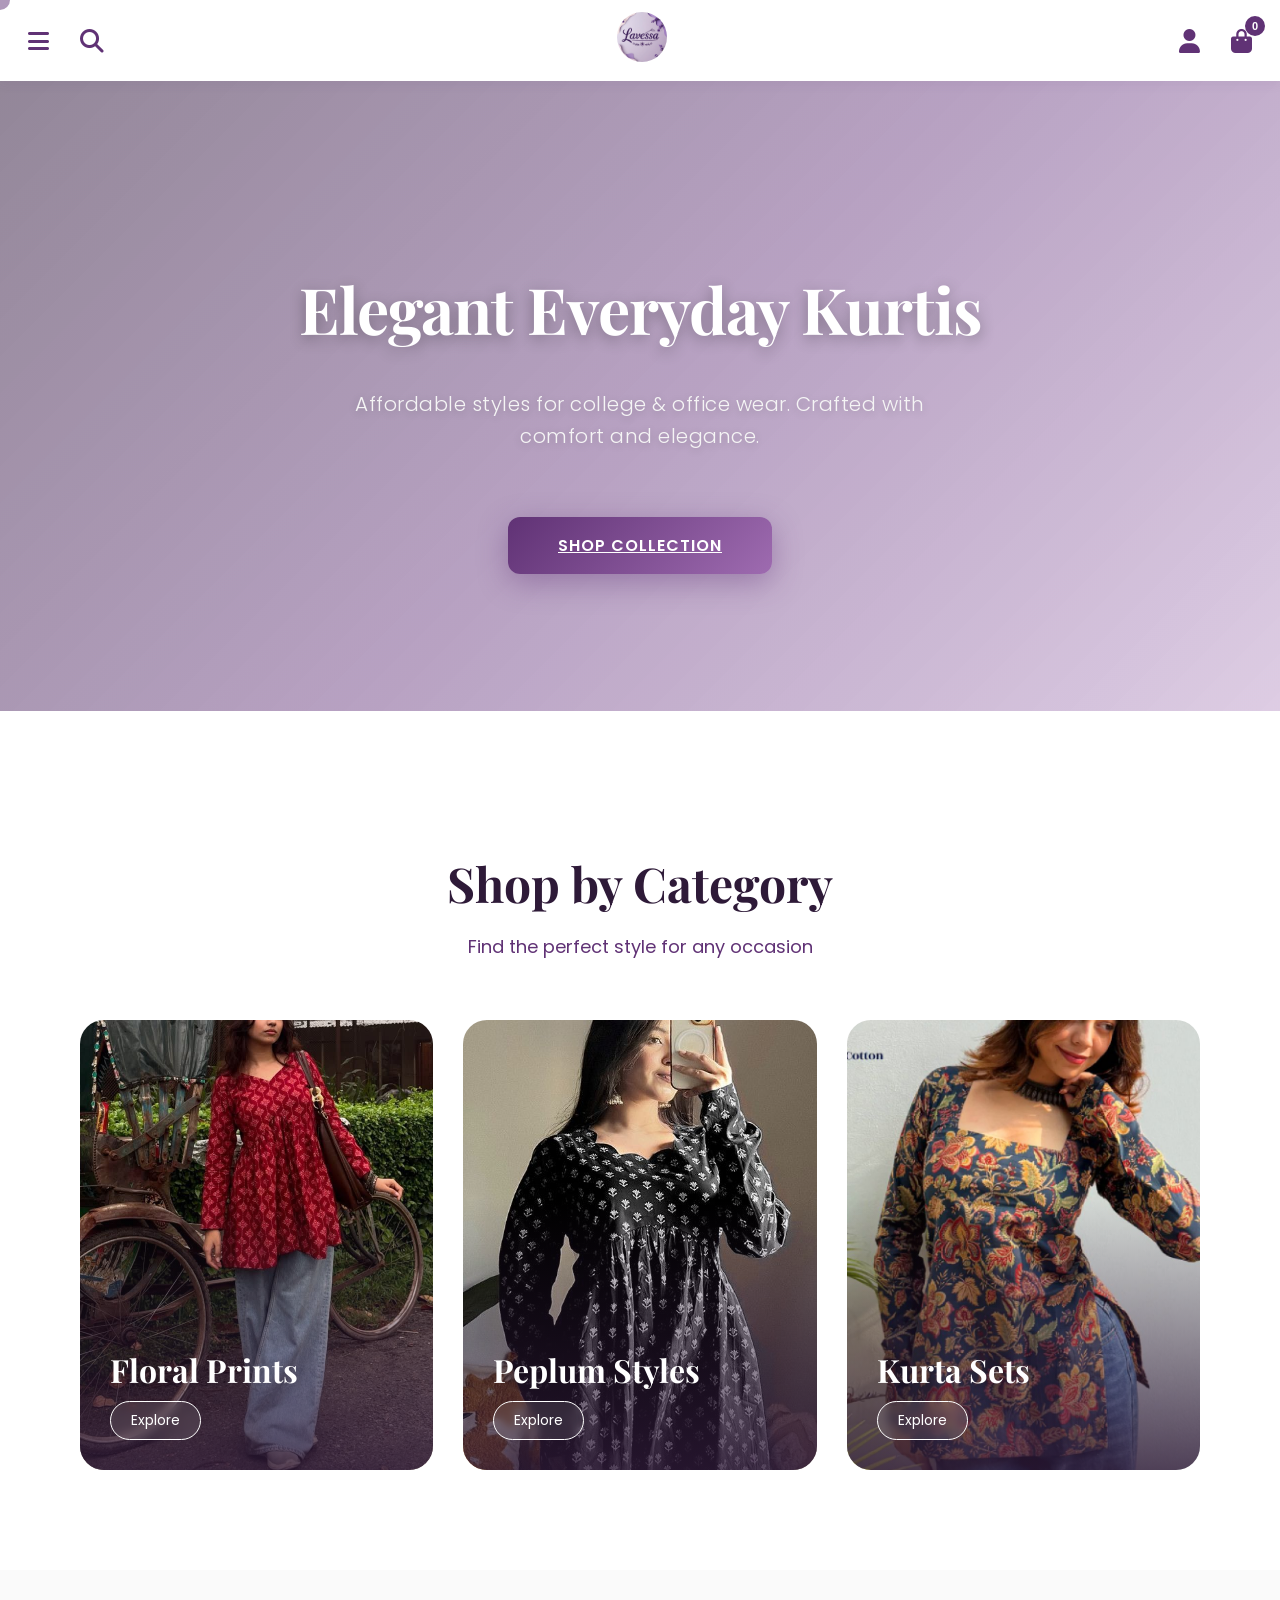
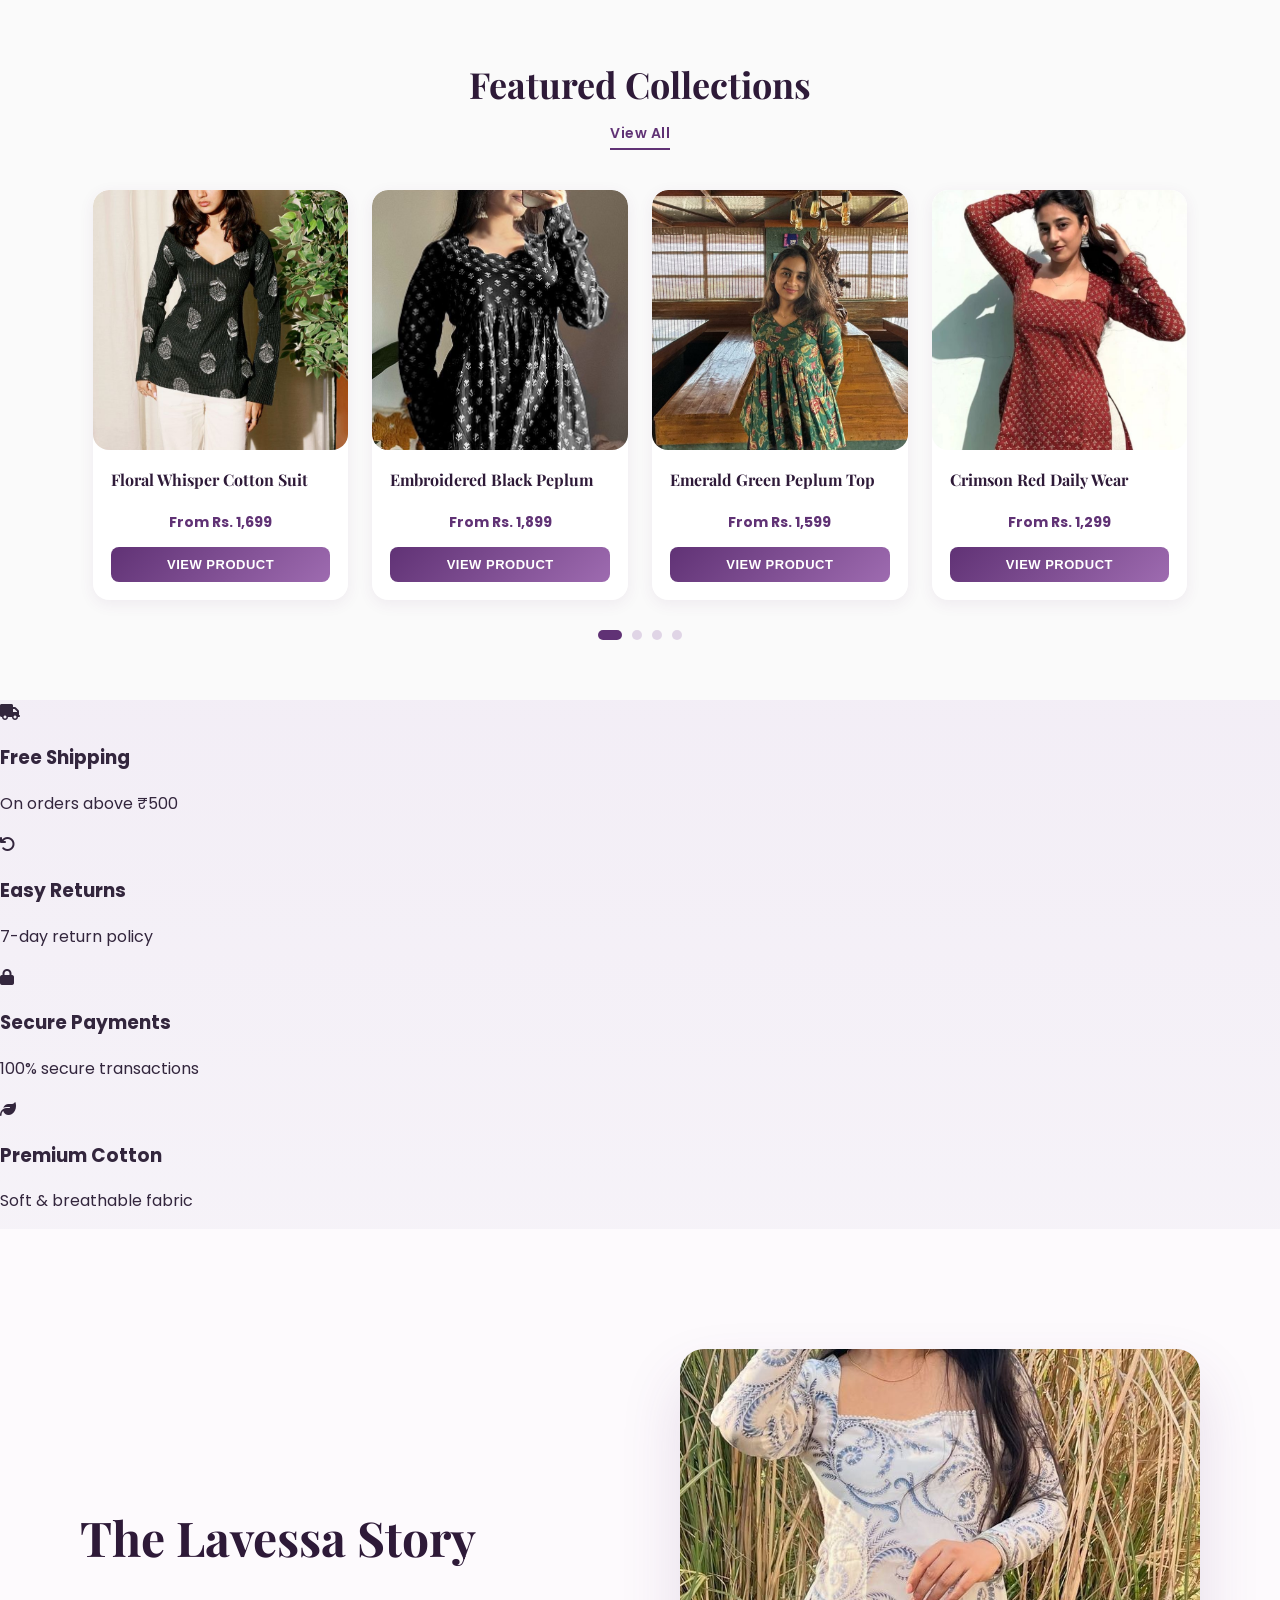
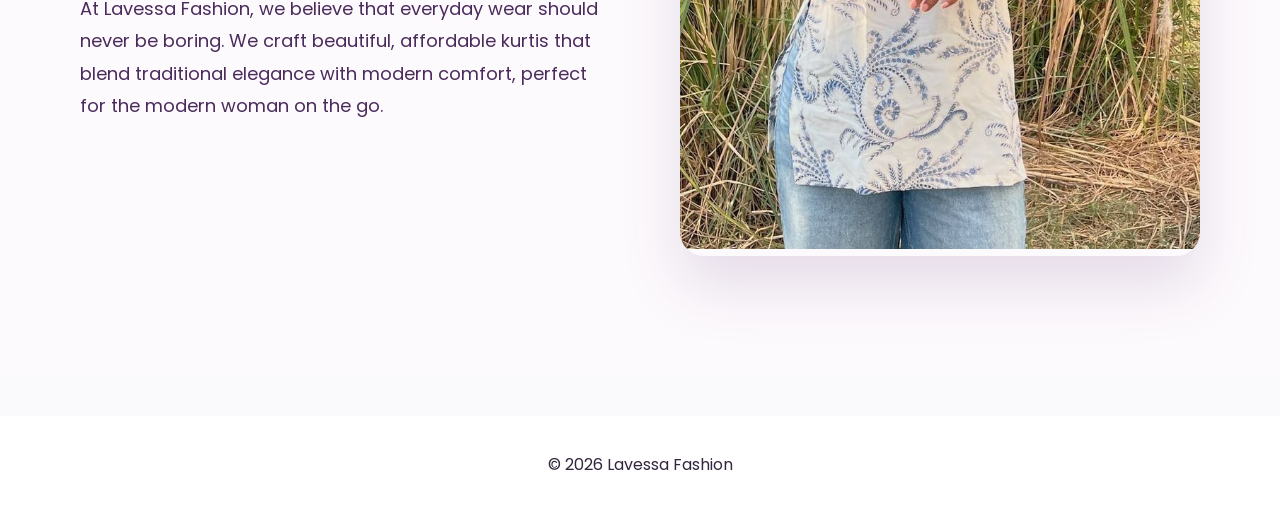
==== commit 22c683db: "Add trust features section with icons and responsive layout" ====
--- a/index.html
+++ b/index.html
@@ -226,6 +226,43 @@
 
   </section>
 
+  <!-- TRUST FEATURES SECTION -->
+  <section class="trust-features">
+    <div class="trust-features-container">
+      <div class="trust-feature-block">
+        <div class="feature-icon">
+          <i class="fas fa-truck"></i>
+        </div>
+        <h3>Free Shipping</h3>
+        <p>On orders above ₹500</p>
+      </div>
+
+      <div class="trust-feature-block">
+        <div class="feature-icon">
+          <i class="fas fa-undo"></i>
+        </div>
+        <h3>Easy Returns</h3>
+        <p>7-day return policy</p>
+      </div>
+
+      <div class="trust-feature-block">
+        <div class="feature-icon">
+          <i class="fas fa-lock"></i>
+        </div>
+        <h3>Secure Payments</h3>
+        <p>100% secure transactions</p>
+      </div>
+
+      <div class="trust-feature-block">
+        <div class="feature-icon">
+          <i class="fas fa-leaf"></i>
+        </div>
+        <h3>Premium Cotton</h3>
+        <p>Soft & breathable fabric</p>
+      </div>
+    </div>
+  </section>
+
   <!-- ABOUT THE BRAND -->
   <section class="about-brand">
     <div class="about-content">
--- a/style.css
+++ b/style.css
@@ -2157,6 +2157,717 @@
   /* Featured Carousel */
   .featured-section {
     padding: 40px 20px;
+}
+
+/* ===== PRODUCT DETAIL PAGE ===== */
+.product-detail-page {
+  padding: 40px 20px;
+  background: white;
+  min-height: 100vh;
+}
+
+/* ===== TRUST FEATURES SECTION ===== */
+.trust-features {
+  padding: 60px 20px;
+  background: linear-gradient(135deg, #faf8fb, #f5f2f7);
+  text-align: center;
+}
+
+.trust-features-container {
+  max-width: 1400px;
+  margin: 0 auto;
+  display: grid;
+  grid-template-columns: repeat(4, 1fr);
+  gap: 30px;
+}
+
+.trust-feature-block {
+  display: flex;
+  flex-direction: column;
+  align-items: center;
+  padding: 30px 20px;
+  background: white;
+  border-radius: 16px;
+  box-shadow: 0 4px 15px rgba(96, 50, 117, 0.08);
+  transition: all 0.4s ease;
+}
+
+.trust-feature-block:hover {
+  transform: translateY(-8px);
+  box-shadow: 0 12px 30px rgba(96, 50, 117, 0.15);
+}
+
+.feature-icon {
+  width: 70px;
+  height: 70px;
+  background: linear-gradient(135deg, #603275, #9e6bb0);
+  border-radius: 50%;
+  display: flex;
+  align-items: center;
+  justify-content: center;
+  margin-bottom: 16px;
+  transition: all 0.3s ease;
+}
+
+.feature-icon i {
+  font-size: 32px;
+  color: white;
+}
+
+.trust-feature-block:hover .feature-icon {
+  transform: scale(1.1) rotate(5deg);
+  box-shadow: 0 8px 20px rgba(96, 50, 117, 0.3);
+}
+
+.trust-feature-block h3 {
+  font-family: 'Poppins', sans-serif;
+  font-size: 18px;
+  font-weight: 600;
+  color: #2e1a38;
+  margin: 0 0 8px 0;
+}
+
+.trust-feature-block p {
+  font-size: 14px;
+  color: #7a7a7a;
+  margin: 0;
+  line-height: 1.5;
+}
+
+/* ===== TRUST FEATURES RESPONSIVE ===== */
+@media (max-width: 1024px) {
+  .trust-features-container {
+    grid-template-columns: repeat(2, 1fr);
+    gap: 24px;
+  }
+}
+
+@media (max-width: 768px) {
+  .trust-features {
+    padding: 48px 16px;
+  }
+
+  .trust-features-container {
+    grid-template-columns: repeat(2, 1fr);
+    gap: 16px;
+  }
+
+  .trust-feature-block {
+    padding: 24px 16px;
+  }
+
+  .feature-icon {
+    width: 60px;
+    height: 60px;
+    margin-bottom: 12px;
+  }
+
+  .feature-icon i {
+    font-size: 28px;
+  }
+
+  .trust-feature-block h3 {
+    font-size: 16px;
+    margin-bottom: 6px;
+  }
+
+  .trust-feature-block p {
+    font-size: 12px;
+  }
+}
+
+@media (max-width: 480px) {
+  .trust-features {
+    padding: 36px 12px;
+  }
+
+  .trust-features-container {
+    grid-template-columns: 1fr;
+    gap: 12px;
+  }
+
+  .trust-feature-block {
+    padding: 20px 14px;
+  }
+
+  .feature-icon {
+    width: 56px;
+    height: 56px;
+    margin-bottom: 10px;
+  }
+
+  .feature-icon i {
+    font-size: 24px;
+  }
+
+  .trust-feature-block h3 {
+    font-size: 15px;
+    margin-bottom: 4px;
+  }
+
+  .trust-feature-block p {
+    font-size: 11px;
+  }
+}
+
+.product-detail-page {
+  padding: 40px 20px;
+  background: white;
+  min-height: 100vh;
+}
+
+.product-detail-container {
+  max-width: 1400px;
+  margin: 0 auto;
+  display: grid;
+  grid-template-columns: 1fr 1fr;
+  gap: 60px;
+  align-items: start;
+}
+
+/* Product Image Section */
+.product-image-section {
+  display: flex;
+  flex-direction: column;
+  gap: 20px;
+}
+
+.main-image-container {
+  position: relative;
+  width: 100%;
+  background: #faf8fb;
+  border-radius: 20px;
+  overflow: hidden;
+  aspect-ratio: 1 / 1;
+  display: flex;
+  align-items: center;
+  justify-content: center;
+}
+
+.main-product-image {
+  width: 100%;
+  height: 100%;
+  object-fit: contain;
+  padding: 20px;
+  transition: transform 0.4s ease;
+}
+
+.main-image-container:hover .main-product-image {
+  transform: scale(1.05);
+}
+
+/* Thumbnail Gallery */
+.product-thumbnails {
+  display: grid;
+  grid-template-columns: repeat(4, 1fr);
+  gap: 12px;
+}
+
+.thumbnail {
+  width: 100%;
+  aspect-ratio: 1 / 1;
+  background: #f5f2f7;
+  border: 2px solid transparent;
+  border-radius: 12px;
+  cursor: pointer;
+  object-fit: contain;
+  padding: 8px;
+  transition: all 0.3s ease;
+}
+
+.thumbnail:hover {
+  border-color: #603275;
+  background: #faf8fb;
+}
+
+.thumbnail.active {
+  border-color: #603275;
+  background: white;
+  box-shadow: 0 4px 12px rgba(96, 50, 117, 0.15);
+}
+
+/* Product Info Section */
+.product-info-section {
+  display: flex;
+  flex-direction: column;
+  gap: 24px;
+}
+
+.product-info-section h1 {
+  font-family: 'Playfair Display', serif;
+  font-size: 42px;
+  color: #2e1a38;
+  margin: 0;
+  line-height: 1.3;
+}
+
+.product-rating {
+  display: flex;
+  align-items: center;
+  gap: 12px;
+  font-size: 14px;
+}
+
+.stars {
+  color: #ffc107;
+  font-size: 16px;
+  letter-spacing: 2px;
+}
+
+.rating-count {
+  color: #7a7a7a;
+}
+
+.price-section {
+  display: flex;
+  align-items: center;
+  gap: 12px;
+}
+
+.current-price {
+  font-size: 32px;
+  font-weight: 700;
+  color: #603275;
+}
+
+.original-price {
+  font-size: 20px;
+  color: #999;
+  text-decoration: line-through;
+}
+
+.discount-badge {
+  background: #d9534f;
+  color: white;
+  padding: 4px 12px;
+  border-radius: 20px;
+  font-size: 12px;
+  font-weight: 700;
+}
+
+.product-description {
+  line-height: 1.8;
+  color: #555;
+  font-size: 15px;
+}
+
+/* Fabric Details Grid */
+.fabric-details {
+  display: grid;
+  grid-template-columns: repeat(2, 1fr);
+  gap: 16px;
+  padding: 20px;
+  background: #faf8fb;
+  border-radius: 12px;
+}
+
+.fabric-detail-item {
+  display: flex;
+  flex-direction: column;
+  gap: 6px;
+}
+
+.fabric-detail-label {
+  font-size: 12px;
+  color: #7a7a7a;
+  text-transform: uppercase;
+  font-weight: 600;
+  letter-spacing: 0.5px;
+}
+
+.fabric-detail-value {
+  font-size: 14px;
+  color: #2e1a38;
+  font-weight: 500;
+}
+
+/* Size Options */
+.size-section h3 {
+  font-size: 16px;
+  color: #2e1a38;
+  margin: 0 0 14px;
+  font-weight: 600;
+}
+
+.size-options {
+  display: flex;
+  gap: 12px;
+  flex-wrap: wrap;
+}
+
+.size-btn {
+  min-width: 50px;
+  height: 50px;
+  padding: 0 16px;
+  border: 2px solid #e0d5e6;
+  background: white;
+  color: #2e1a38;
+  font-weight: 600;
+  border-radius: 10px;
+  cursor: pointer;
+  transition: all 0.3s ease;
+  font-size: 14px;
+  display: flex;
+  align-items: center;
+  justify-content: center;
+}
+
+.size-btn:hover {
+  border-color: #603275;
+  background: #faf8fb;
+}
+
+.size-btn.selected,
+.size-btn.active {
+  background: linear-gradient(135deg, #603275, #9e6bb0);
+  color: white;
+  border-color: #603275;
+}
+
+/* Quantity Controls */
+.quantity-section {
+  display: flex;
+  align-items: center;
+  gap: 16px;
+}
+
+.quantity-section h3 {
+  font-size: 16px;
+  color: #2e1a38;
+  margin: 0;
+  font-weight: 600;
+  min-width: 80px;
+}
+
+.quantity-controls {
+  display: flex;
+  align-items: center;
+  border: 2px solid #e0d5e6;
+  border-radius: 10px;
+  overflow: hidden;
+  width: fit-content;
+}
+
+.qty-btn {
+  width: 44px;
+  height: 44px;
+  border: none;
+  background: white;
+  color: #603275;
+  font-size: 18px;
+  cursor: pointer;
+  transition: all 0.3s ease;
+  display: flex;
+  align-items: center;
+  justify-content: center;
+}
+
+.qty-btn:hover {
+  background: #faf8fb;
+}
+
+.qty-btn:active {
+  background: #f0eaf4;
+}
+
+.quantity-display {
+  width: 50px;
+  text-align: center;
+  font-size: 16px;
+  font-weight: 600;
+  color: #2e1a38;
+}
+
+/* Action Buttons */
+.action-buttons {
+  display: grid;
+  grid-template-columns: 1fr 1fr;
+  gap: 16px;
+  margin-top: 8px;
+}
+
+.btn-add-to-cart,
+.btn-buy-now {
+  padding: 16px 24px;
+  border: none;
+  border-radius: 12px;
+  font-size: 16px;
+  font-weight: 600;
+  cursor: pointer;
+  transition: all 0.3s ease;
+  text-transform: uppercase;
+  letter-spacing: 0.5px;
+  min-height: 56px;
+  display: flex;
+  align-items: center;
+  justify-content: center;
+}
+
+.btn-add-to-cart {
+  background: linear-gradient(135deg, #603275, #9e6bb0);
+  color: white;
+  border: 2px solid transparent;
+}
+
+.btn-add-to-cart:hover {
+  transform: translateY(-2px);
+  box-shadow: 0 8px 24px rgba(96, 50, 117, 0.3);
+}
+
+.btn-buy-now {
+  background: white;
+  color: #603275;
+  border: 2px solid #603275;
+}
+
+.btn-buy-now:hover {
+  background: #603275;
+  color: white;
+  transform: translateY(-2px);
+}
+
+/* Additional Info */
+.additional-info {
+  padding: 16px;
+  background: #faf8fb;
+  border-radius: 12px;
+  display: flex;
+  flex-direction: column;
+  gap: 12px;
+}
+
+.info-item {
+  display: flex;
+  align-items: center;
+  gap: 12px;
+  font-size: 14px;
+  color: #555;
+}
+
+.info-item i {
+  color: #603275;
+  font-size: 16px;
+}
+
+/* Related Products Section */
+.related-products {
+  margin-top: 80px;
+  padding-top: 60px;
+  border-top: 1px solid #e0d5e6;
+}
+
+.related-products h2 {
+  font-family: 'Playfair Display', serif;
+  font-size: 32px;
+  color: #2e1a38;
+  margin-bottom: 30px;
+  text-align: center;
+}
+
+/* ===== PRODUCT DETAIL RESPONSIVE ===== */
+@media (max-width: 1024px) {
+  .product-detail-container {
+    gap: 40px;
+  }
+
+  .product-info-section h1 {
+    font-size: 36px;
+  }
+
+  .current-price {
+    font-size: 28px;
+  }
+}
+
+@media (max-width: 768px) {
+  .product-detail-page {
+    padding: 24px 16px;
+  }
+
+  .product-detail-container {
+    grid-template-columns: 1fr;
+    gap: 32px;
+  }
+
+  .product-info-section h1 {
+    font-size: 28px;
+  }
+
+  .current-price {
+    font-size: 24px;
+  }
+
+  .price-section {
+    gap: 8px;
+  }
+
+  .original-price {
+    font-size: 16px;
+  }
+
+  .fabric-details {
+    grid-template-columns: repeat(2, 1fr);
+    gap: 12px;
+    padding: 16px;
+  }
+
+  .size-options {
+    gap: 10px;
+  }
+
+  .size-btn {
+    min-width: 48px;
+    height: 48px;
+    font-size: 13px;
+    padding: 0 12px;
+  }
+
+  .action-buttons {
+    gap: 12px;
+  }
+
+  .btn-add-to-cart,
+  .btn-buy-now {
+    padding: 14px 20px;
+    font-size: 14px;
+    min-height: 48px;
+  }
+
+  .qty-btn {
+    width: 40px;
+    height: 40px;
+    font-size: 16px;
+  }
+
+  .quantity-display {
+    width: 45px;
+    font-size: 14px;
+  }
+
+  .product-thumbnails {
+    grid-template-columns: repeat(4, 1fr);
+    gap: 10px;
+  }
+
+  .additional-info {
+    padding: 12px;
+    gap: 10px;
+  }
+
+  .info-item {
+    font-size: 13px;
+    gap: 10px;
+  }
+
+  .related-products {
+    margin-top: 60px;
+    padding-top: 40px;
+  }
+
+  .related-products h2 {
+    font-size: 28px;
+    margin-bottom: 24px;
+  }
+}
+
+@media (max-width: 480px) {
+  .product-detail-page {
+    padding: 16px 12px;
+  }
+
+  .product-info-section h1 {
+    font-size: 24px;
+    line-height: 1.4;
+  }
+
+  .current-price {
+    font-size: 22px;
+  }
+
+  .product-description {
+    font-size: 14px;
+  }
+
+  .fabric-details {
+    grid-template-columns: 1fr;
+    gap: 10px;
+    padding: 12px;
+  }
+
+  .size-options {
+    gap: 8px;
+  }
+
+  .size-btn {
+    min-width: 44px;
+    height: 44px;
+    font-size: 12px;
+    padding: 0 10px;
+  }
+
+  .action-buttons {
+    grid-template-columns: 1fr;
+    gap: 10px;
+  }
+
+  .btn-add-to-cart,
+  .btn-buy-now {
+    padding: 12px 16px;
+    font-size: 13px;
+    min-height: 48px;
+  }
+
+  .quantity-section h3 {
+    font-size: 14px;
+  }
+
+  .quantity-controls {
+    border-width: 1px;
+  }
+
+  .qty-btn {
+    width: 38px;
+    height: 38px;
+    font-size: 16px;
+  }
+
+  .quantity-display {
+    width: 40px;
+    font-size: 14px;
+  }
+
+  .product-thumbnails {
+    grid-template-columns: repeat(4, 1fr);
+    gap: 8px;
+  }
+
+  .thumbnail {
+    padding: 6px;
+  }
+
+  .additional-info {
+    padding: 10px;
+    gap: 8px;
+  }
+
+  .info-item {
+    font-size: 12px;
+    gap: 8px;
+  }
+
+  .rating-count {
+    font-size: 12px;
+  }
+
+  .related-products {
+    margin-top: 40px;
+    padding-top: 30px;
+  }
+
+  .related-products h2 {
+    font-size: 22px;
+    margin-bottom: 20px;
+  }
   }
 
   .featured-section h2 {
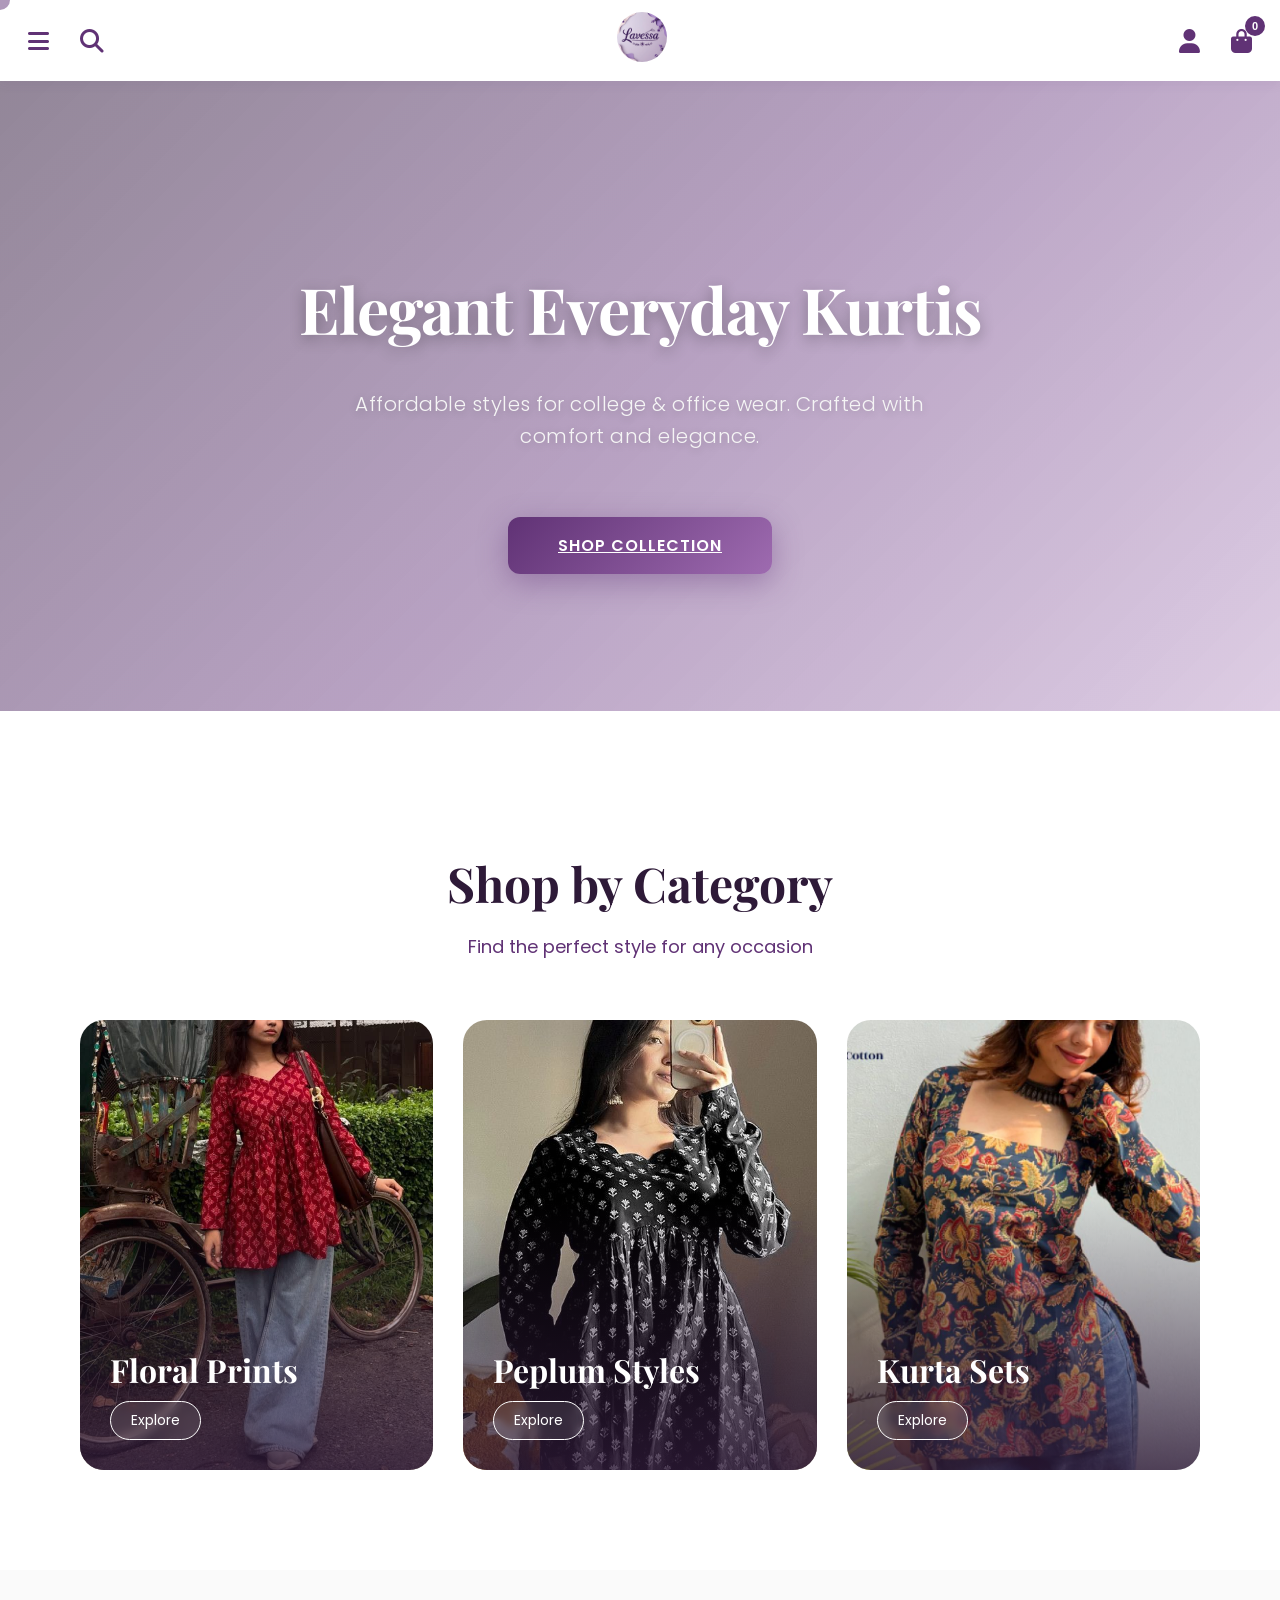
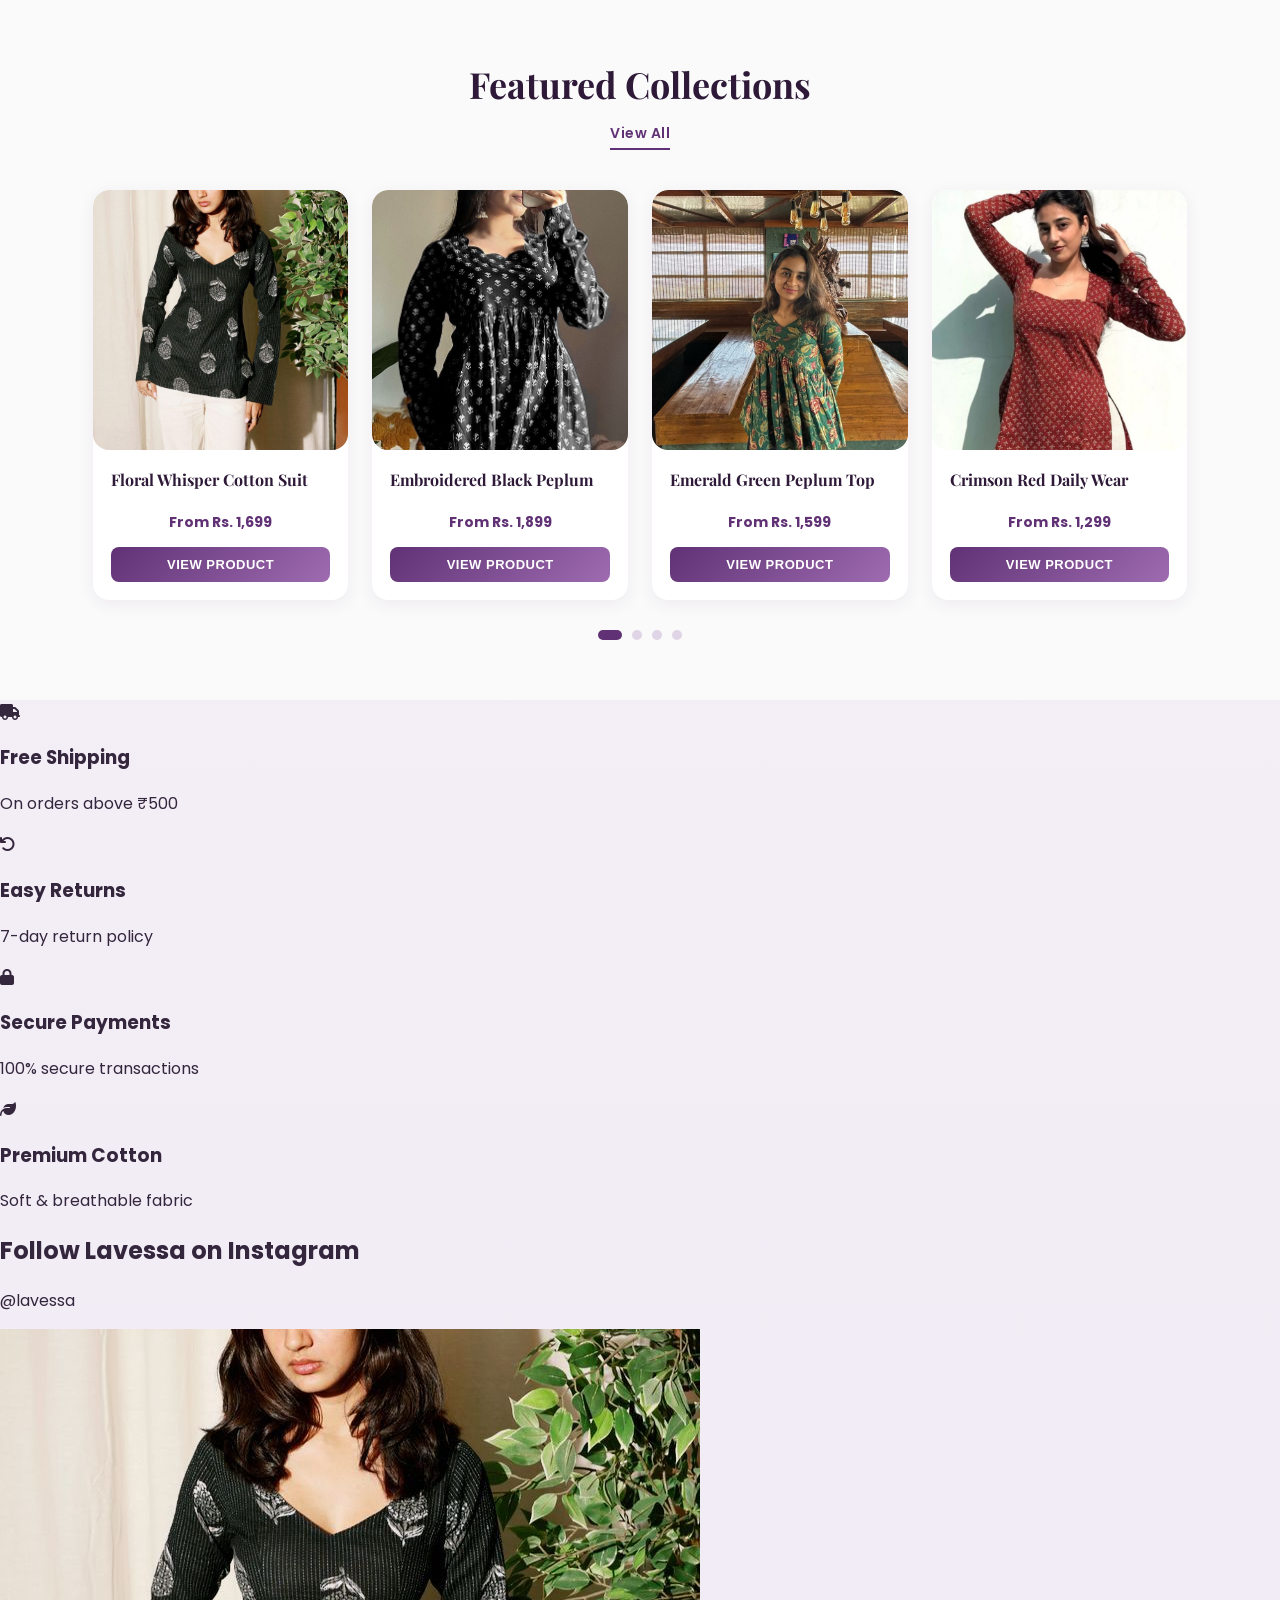
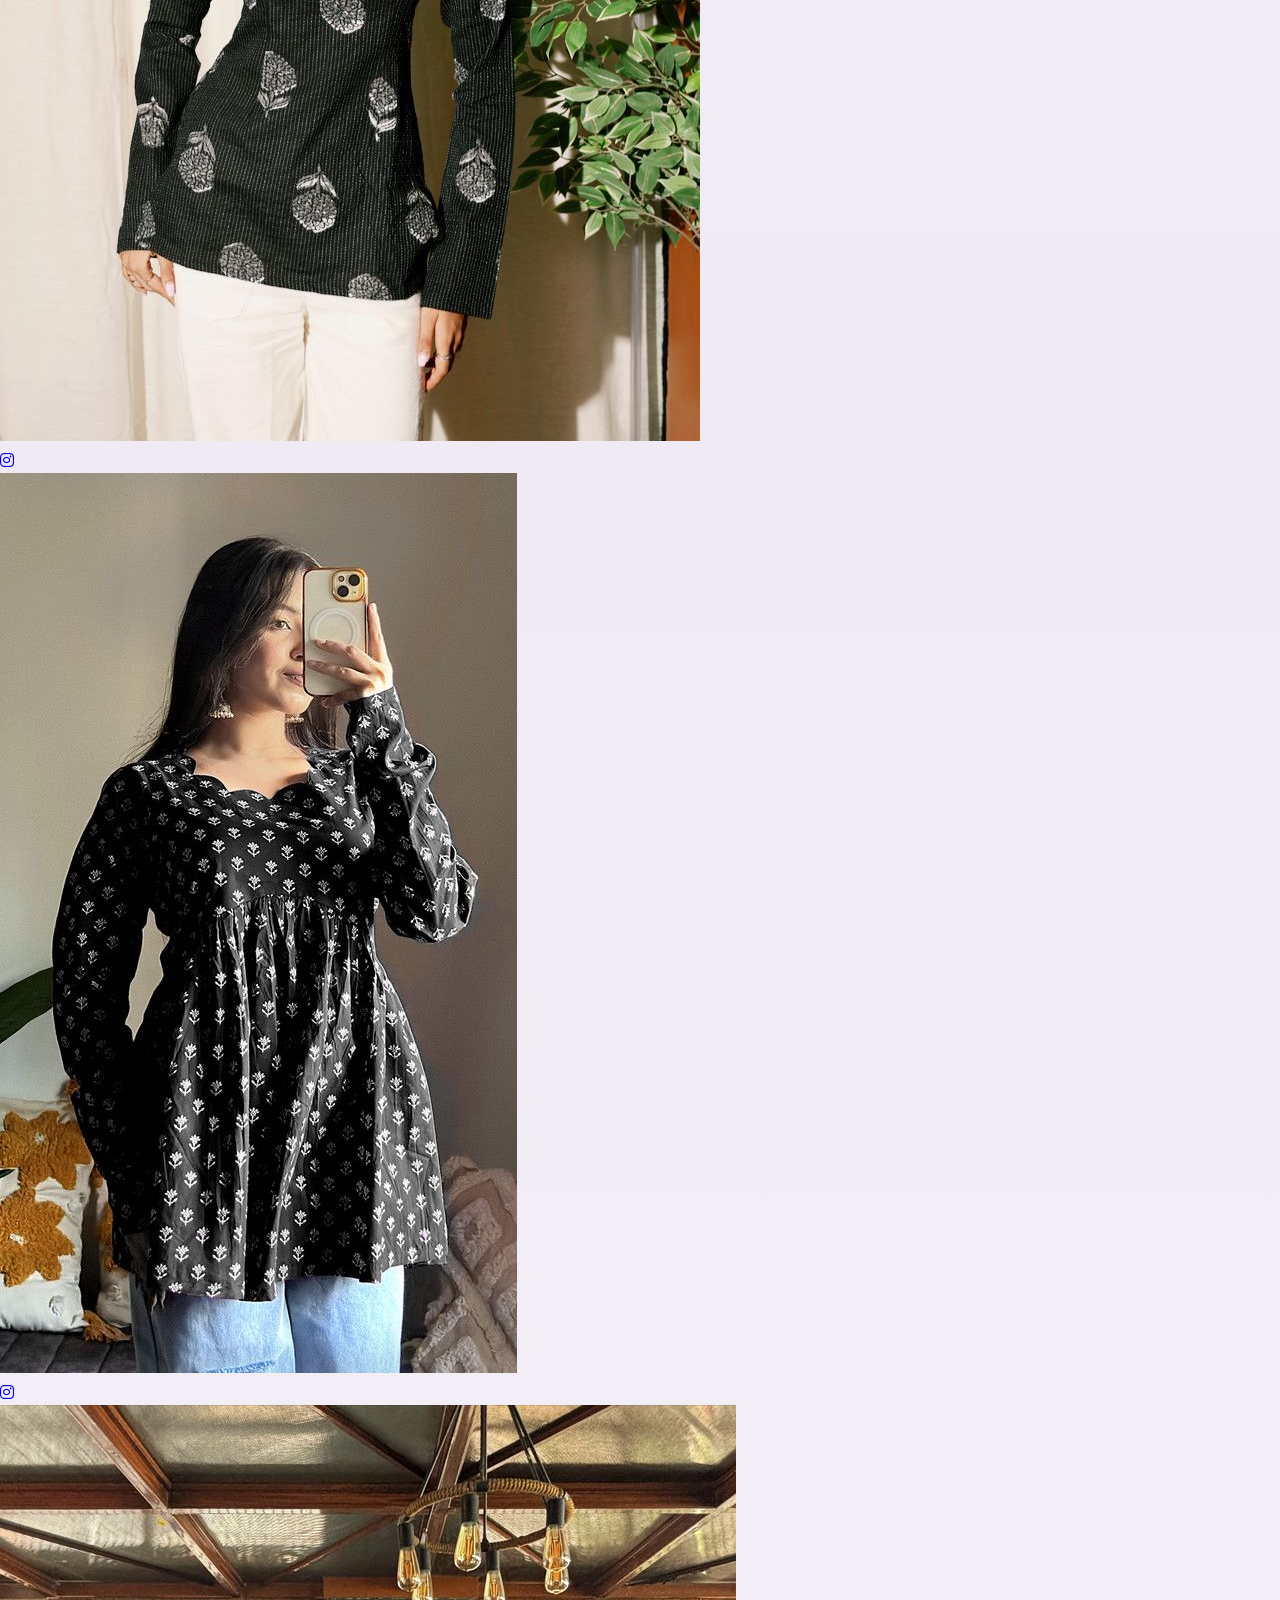
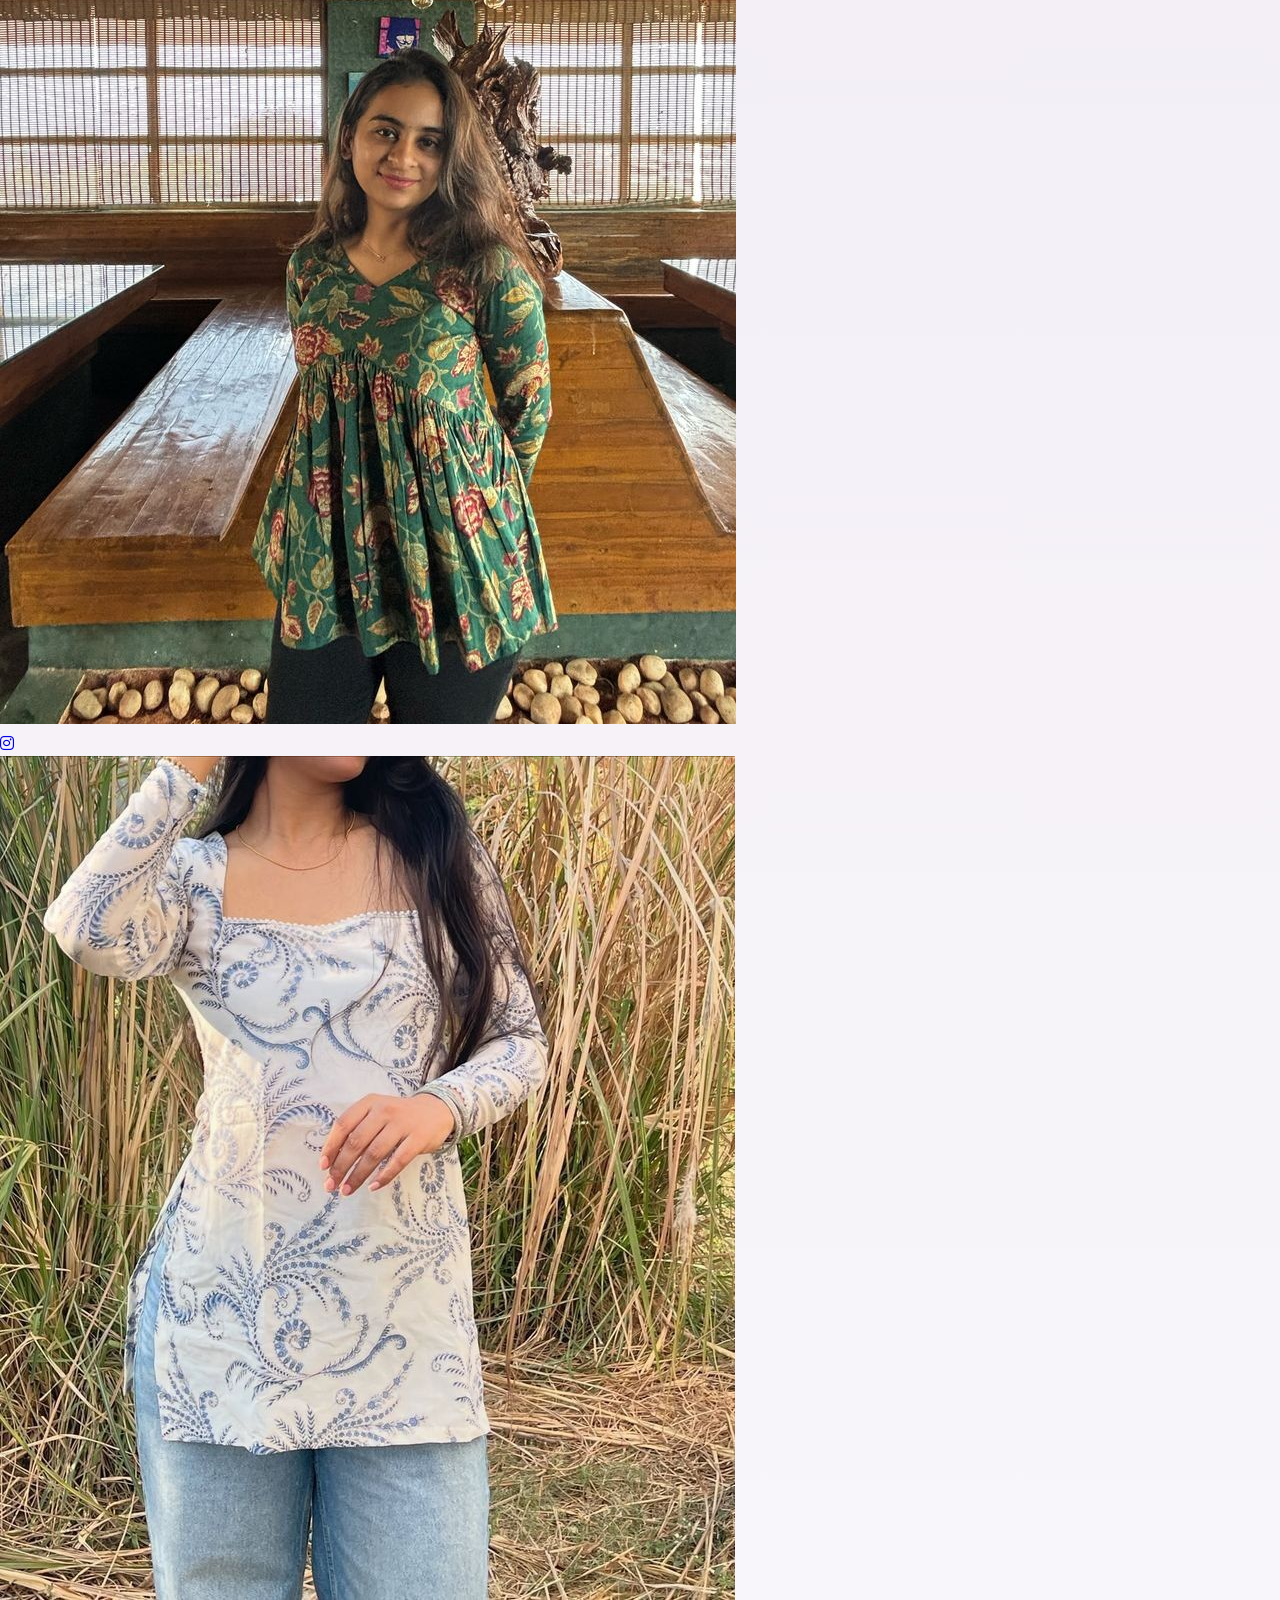
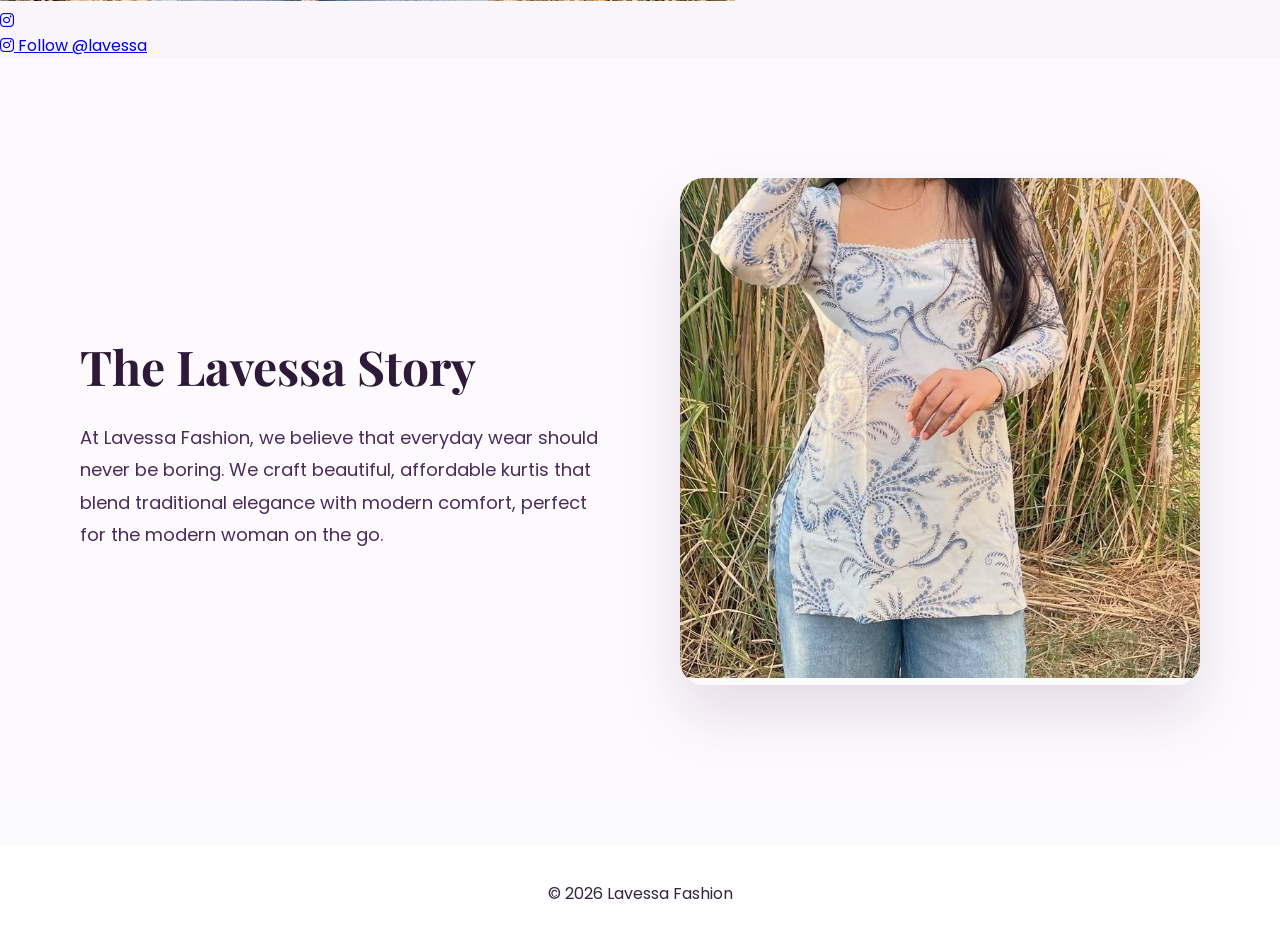
==== commit 6d2f8f33: "Add Instagram showcase section with responsive grid and follow button" ====
--- a/index.html
+++ b/index.html
@@ -263,6 +263,48 @@
     </div>
   </section>
 
+  <!-- INSTAGRAM SHOWCASE -->
+  <section class="instagram-section">
+    <div class="instagram-container">
+      <h2 class="instagram-title">Follow Lavessa on Instagram</h2>
+      <p class="instagram-subtitle">@lavessa</p>
+
+      <div class="instagram-grid">
+        <a href="https://instagram.com/lavessa" target="_blank" class="instagram-item">
+          <img src="black front.jpeg" alt="Lavessa Fashion">
+          <div class="instagram-overlay">
+            <i class="fab fa-instagram"></i>
+          </div>
+        </a>
+
+        <a href="https://instagram.com/lavessa" target="_blank" class="instagram-item">
+          <img src="peplum black.jpg" alt="Lavessa Fashion">
+          <div class="instagram-overlay">
+            <i class="fab fa-instagram"></i>
+          </div>
+        </a>
+
+        <a href="https://instagram.com/lavessa" target="_blank" class="instagram-item">
+          <img src="peplum green.jpg" alt="Lavessa Fashion">
+          <div class="instagram-overlay">
+            <i class="fab fa-instagram"></i>
+          </div>
+        </a>
+
+        <a href="https://instagram.com/lavessa" target="_blank" class="instagram-item">
+          <img src="white (1).jpg" alt="Lavessa Fashion">
+          <div class="instagram-overlay">
+            <i class="fab fa-instagram"></i>
+          </div>
+        </a>
+      </div>
+
+      <a href="https://instagram.com/lavessa" target="_blank" class="follow-btn">
+        <i class="fab fa-instagram"></i> Follow @lavessa
+      </a>
+    </div>
+  </section>
+
   <!-- ABOUT THE BRAND -->
   <section class="about-brand">
     <div class="about-content">
--- a/style.css
+++ b/style.css
@@ -2310,6 +2310,203 @@
   }
 }
 
+/* ===== INSTAGRAM SECTION ===== */
+.instagram-section {
+  padding: 80px 20px;
+  background: white;
+  text-align: center;
+}
+
+.instagram-container {
+  max-width: 1400px;
+  margin: 0 auto;
+}
+
+.instagram-title {
+  font-family: 'Playfair Display', serif;
+  font-size: 42px;
+  color: #2e1a38;
+  margin-bottom: 8px;
+  font-weight: 700;
+}
+
+.instagram-subtitle {
+  font-size: 16px;
+  color: #603275;
+  margin-bottom: 48px;
+  font-weight: 600;
+  letter-spacing: 1px;
+}
+
+.instagram-grid {
+  display: grid;
+  grid-template-columns: repeat(4, 1fr);
+  gap: 20px;
+  margin-bottom: 40px;
+  max-width: 1200px;
+  margin-left: auto;
+  margin-right: auto;
+}
+
+.instagram-item {
+  position: relative;
+  overflow: hidden;
+  border-radius: 12px;
+  box-shadow: 0 4px 15px rgba(96, 50, 117, 0.12);
+  transition: all 0.4s ease;
+  aspect-ratio: 1 / 1;
+  display: flex;
+  align-items: center;
+  justify-content: center;
+  text-decoration: none;
+}
+
+.instagram-item img {
+  width: 100%;
+  height: 100%;
+  object-fit: cover;
+  transition: transform 0.5s ease;
+}
+
+.instagram-overlay {
+  position: absolute;
+  inset: 0;
+  background: rgba(96, 50, 117, 0.7);
+  display: flex;
+  align-items: center;
+  justify-content: center;
+  opacity: 0;
+  transition: all 0.4s ease;
+}
+
+.instagram-overlay i {
+  font-size: 48px;
+  color: white;
+}
+
+.instagram-item:hover {
+  transform: translateY(-8px);
+  box-shadow: 0 12px 30px rgba(96, 50, 117, 0.25);
+}
+
+.instagram-item:hover img {
+  transform: scale(1.08);
+}
+
+.instagram-item:hover .instagram-overlay {
+  opacity: 1;
+}
+
+.follow-btn {
+  display: inline-block;
+  background: linear-gradient(135deg, #603275, #9e6bb0);
+  color: white;
+  text-decoration: none;
+  padding: 16px 40px;
+  border-radius: 12px;
+  font-weight: 600;
+  font-size: 16px;
+  transition: all 0.3s ease;
+  border: 2px solid transparent;
+  cursor: pointer;
+  letter-spacing: 0.5px;
+}
+
+.follow-btn i {
+  margin-right: 10px;
+  font-size: 18px;
+}
+
+.follow-btn:hover {
+  transform: translateY(-3px);
+  box-shadow: 0 8px 24px rgba(96, 50, 117, 0.3);
+}
+
+.follow-btn:active {
+  transform: translateY(-1px);
+}
+
+/* ===== INSTAGRAM RESPONSIVE ===== */
+@media (max-width: 1024px) {
+  .instagram-grid {
+    grid-template-columns: repeat(2, 1fr);
+    gap: 18px;
+  }
+
+  .instagram-title {
+    font-size: 36px;
+  }
+}
+
+@media (max-width: 768px) {
+  .instagram-section {
+    padding: 60px 16px;
+  }
+
+  .instagram-grid {
+    grid-template-columns: repeat(2, 1fr);
+    gap: 16px;
+    margin-bottom: 32px;
+  }
+
+  .instagram-title {
+    font-size: 32px;
+    margin-bottom: 8px;
+  }
+
+  .instagram-subtitle {
+    font-size: 14px;
+    margin-bottom: 32px;
+  }
+
+  .instagram-overlay i {
+    font-size: 40px;
+  }
+
+  .follow-btn {
+    padding: 14px 32px;
+    font-size: 15px;
+  }
+}
+
+@media (max-width: 480px) {
+  .instagram-section {
+    padding: 48px 12px;
+  }
+
+  .instagram-grid {
+    grid-template-columns: repeat(2, 1fr);
+    gap: 12px;
+    margin-bottom: 24px;
+  }
+
+  .instagram-title {
+    font-size: 26px;
+    margin-bottom: 6px;
+  }
+
+  .instagram-subtitle {
+    font-size: 13px;
+    margin-bottom: 24px;
+  }
+
+  .instagram-overlay i {
+    font-size: 32px;
+  }
+
+  .follow-btn {
+    padding: 12px 24px;
+    font-size: 14px;
+    width: 100%;
+    max-width: 280px;
+  }
+
+  .follow-btn i {
+    margin-right: 8px;
+    font-size: 16px;
+  }
+}
+
 .product-detail-page {
   padding: 40px 20px;
   background: white;
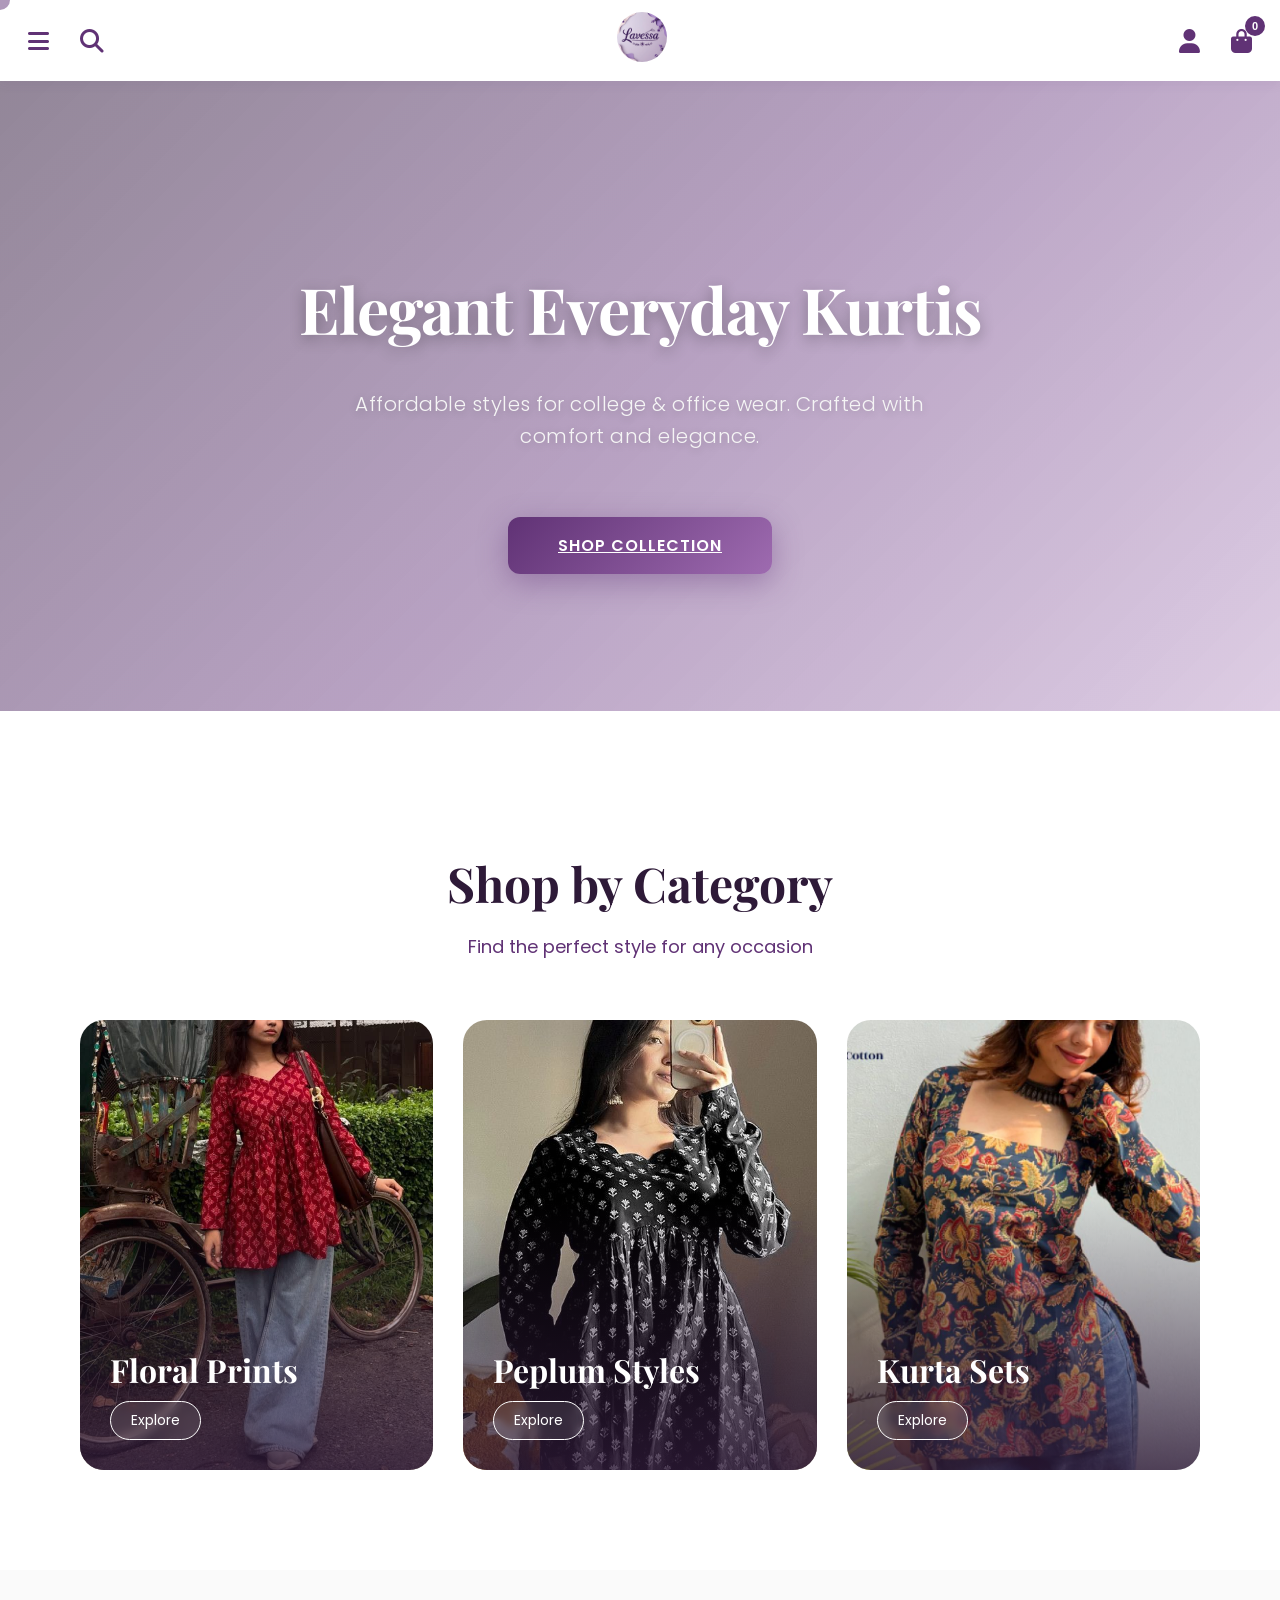
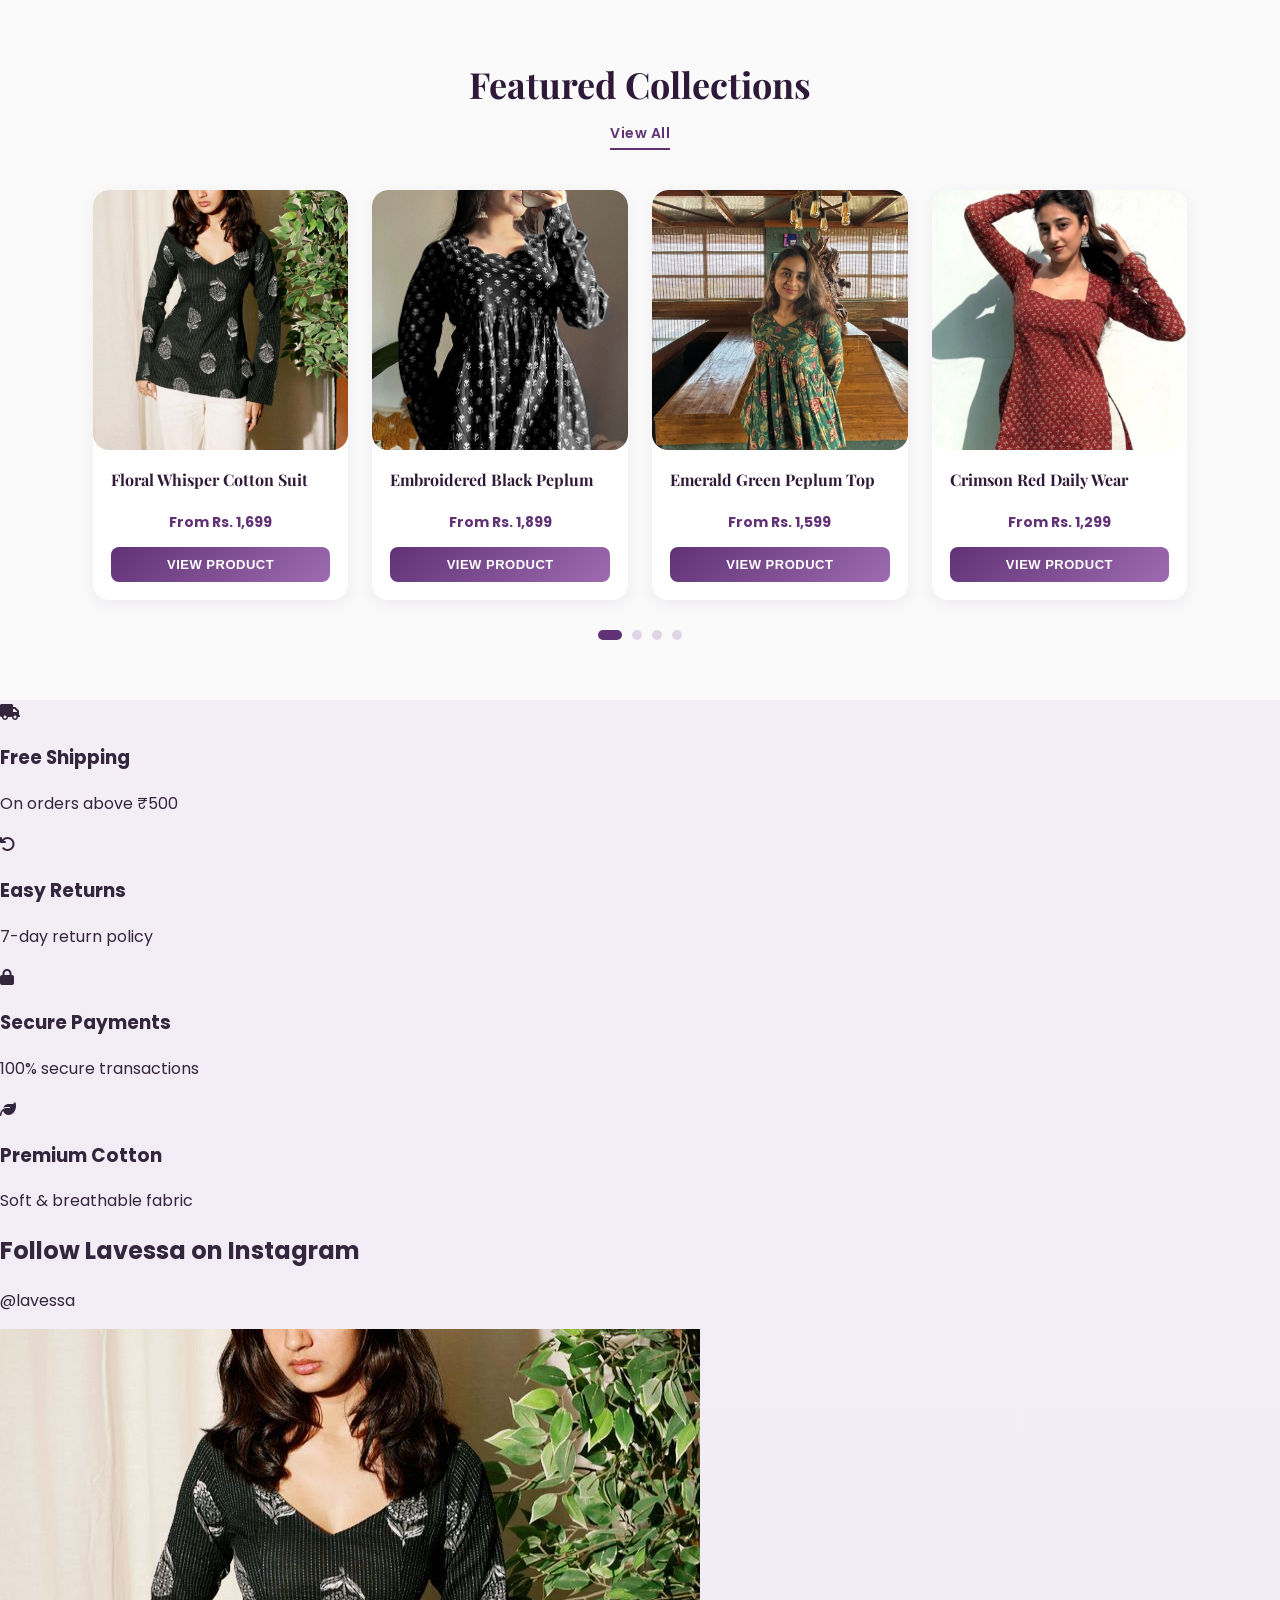
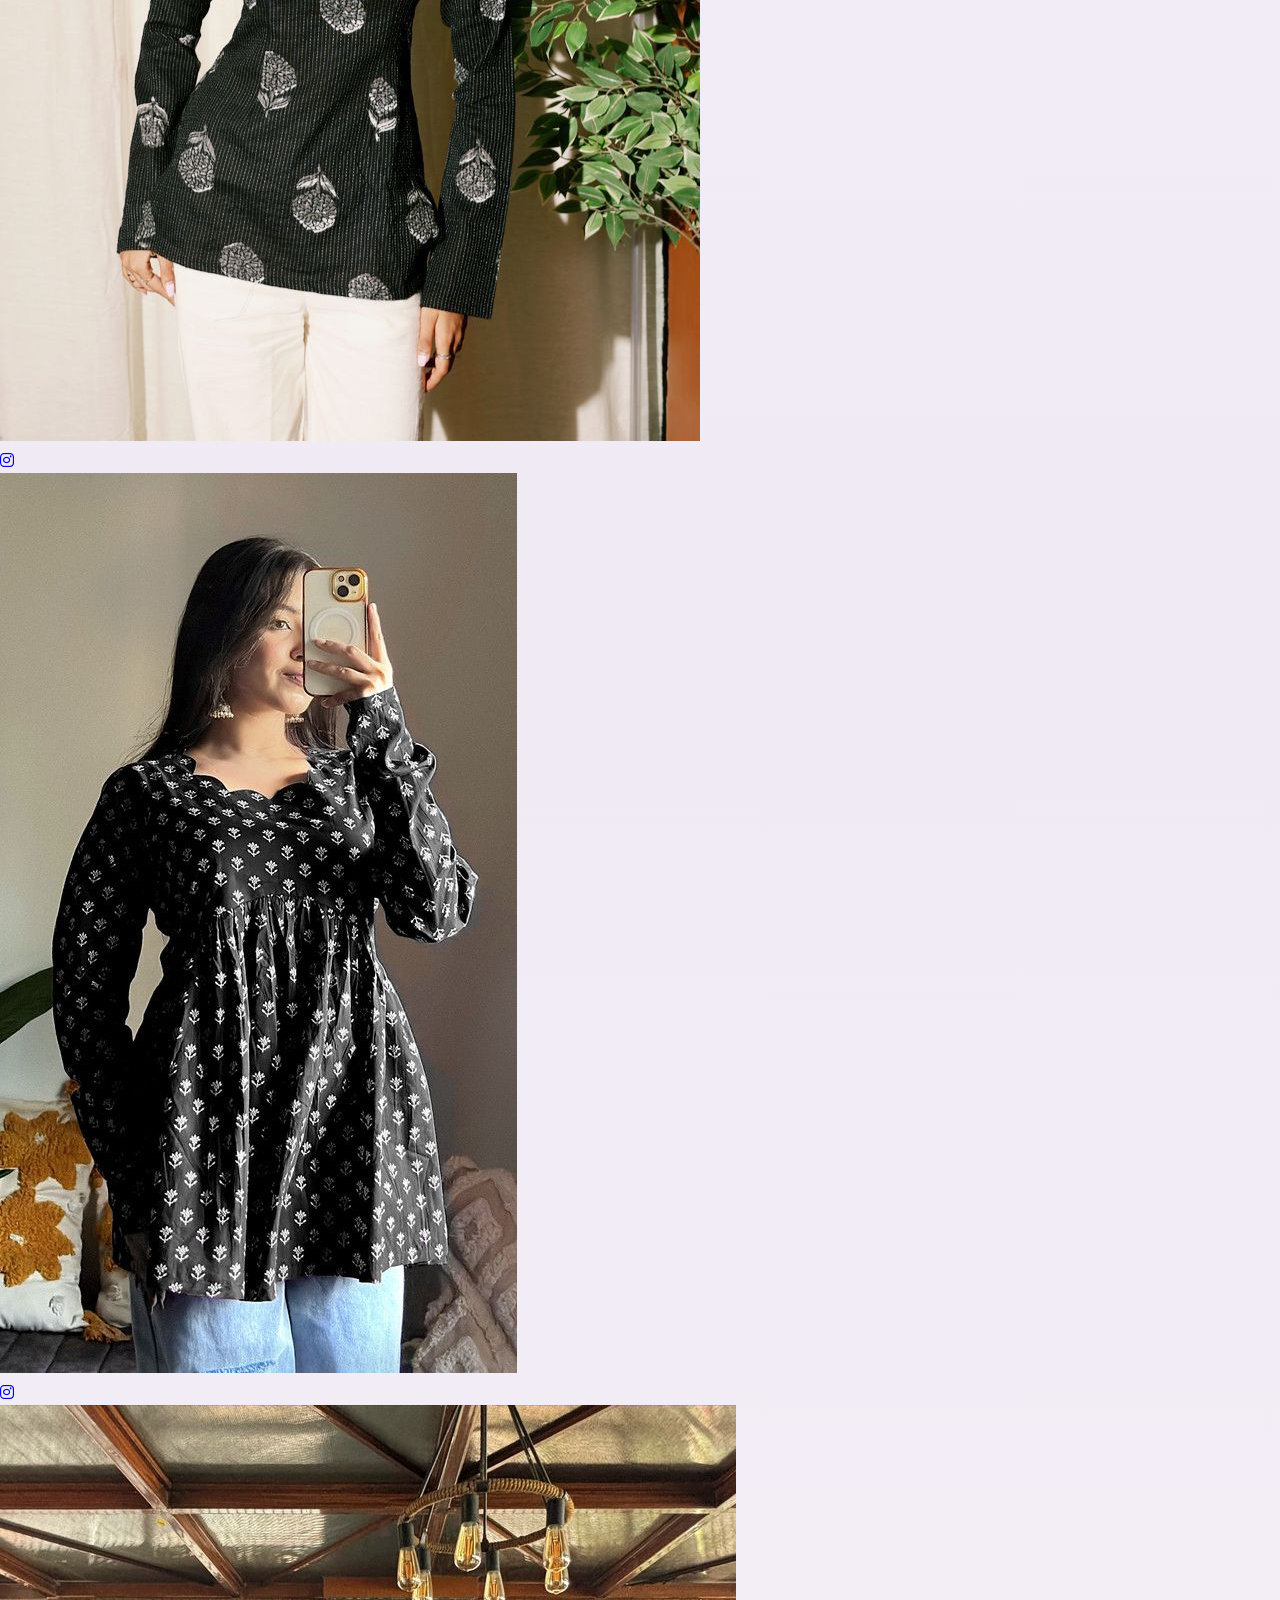
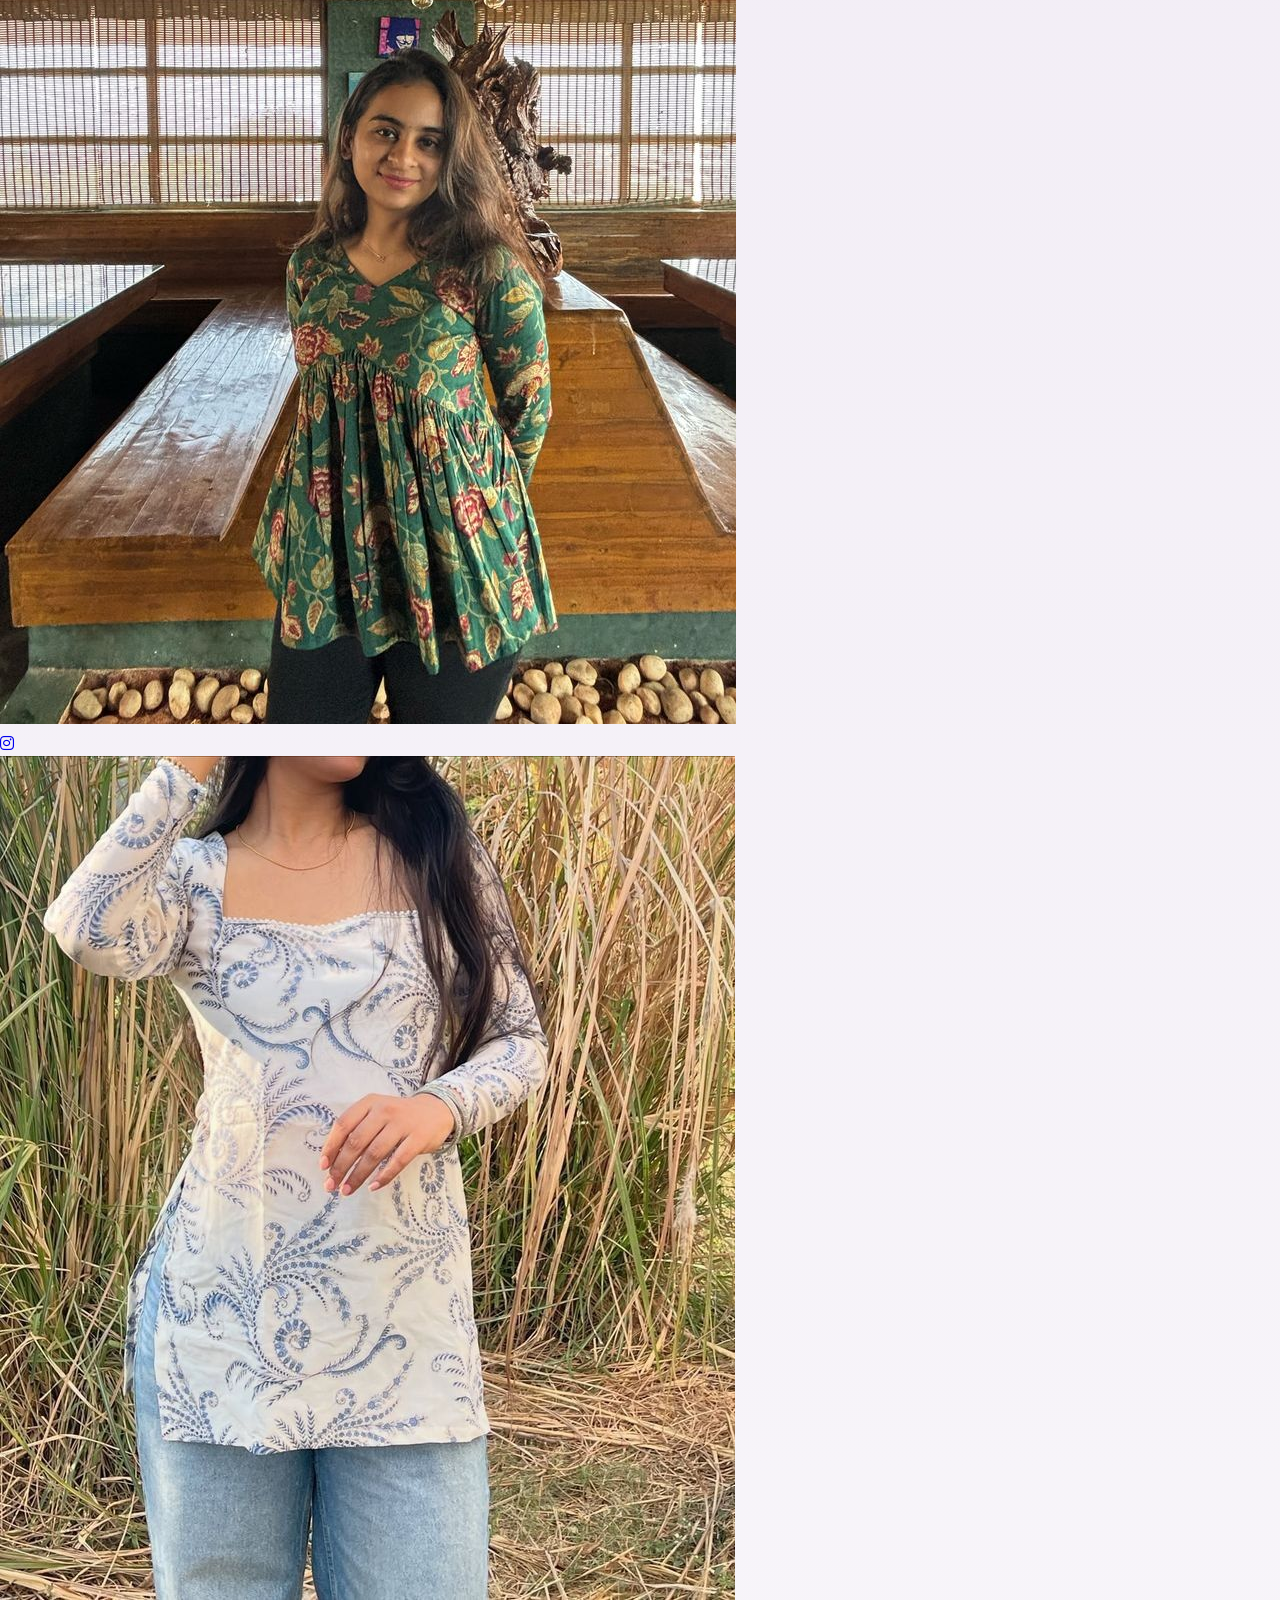
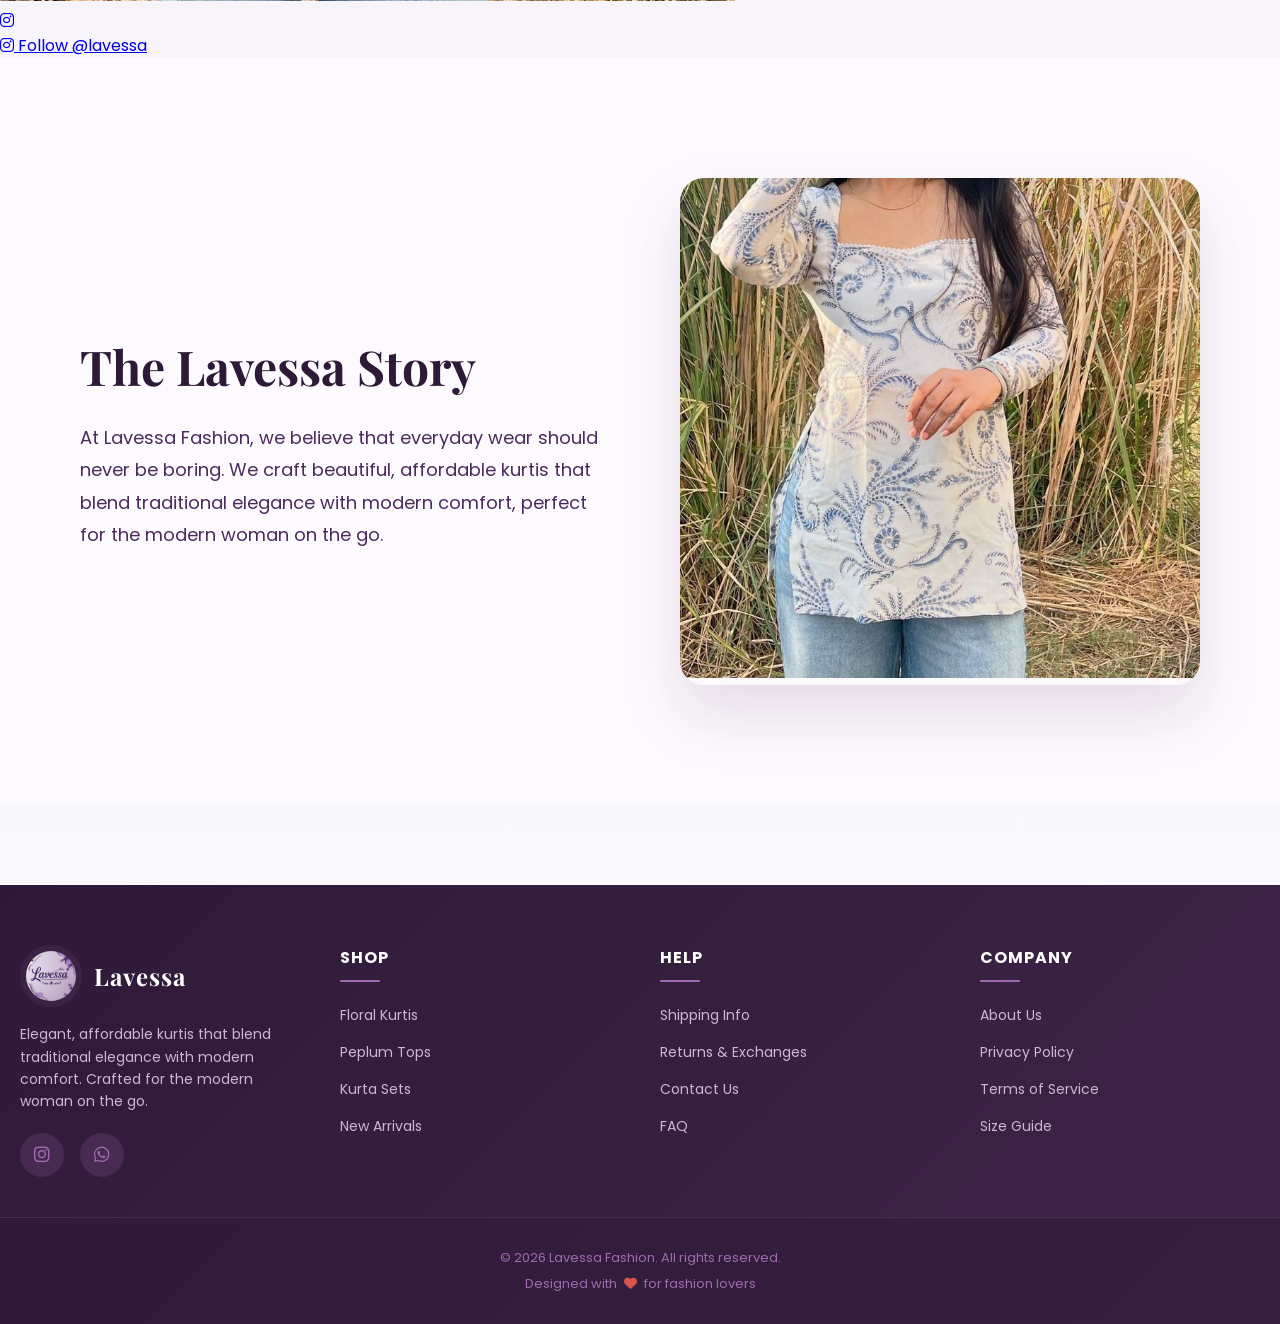
==== commit a0ca3eb8: "Add comprehensive footer section with 4 columns and responsive design" ====
--- a/index.html
+++ b/index.html
@@ -70,16 +70,35 @@
       </button>
     </div>
     <div class="sidebar-content">
-      <a href="index.html" class="sidebar-link">Shop All</a>
+      <a href="index.html" class="sidebar-link">
+        <i class="fas fa-home"></i> Shop All
+      </a>
+      
       <div class="sidebar-section">
         <h3>Categories</h3>
-        <a href="floral.html" class="sidebar-link sub-link">Floral Printed Kurtis</a>
-        <a href="peplum.html" class="sidebar-link sub-link">Peplum Kurtis</a>
-        <a href="sets.html" class="sidebar-link sub-link">Kurta Sets</a>
-      </div>
-      <a href="contact.html" class="sidebar-link">Contact Us</a>
+        <a href="floral.html" class="sidebar-link sub-link">
+          <i class="fas fa-flower"></i> Floral Kurtis
+        </a>
+        <a href="peplum.html" class="sidebar-link sub-link">
+          <i class="fas fa-dress"></i> Peplum Tops
+        </a>
+        <a href="sets.html" class="sidebar-link sub-link">
+          <i class="fas fa-shirt"></i> Kurta Sets
+        </a>
+      </div>
+
+      <a href="collections.html" class="sidebar-link">
+        <i class="fas fa-star"></i> New Arrivals
+      </a>
+
+      <a href="contact.html" class="sidebar-link">
+        <i class="fas fa-envelope"></i> Contact Us
+      </a>
     </div>
   </div>
+
+  <!-- MODAL OVERLAY FOR MENU -->
+  <div class="sidebar-overlay" id="sidebarOverlay"></div>
 
   <!-- SEARCH PANEL -->
   <div class="search-panel" id="searchPanel">
@@ -316,9 +335,70 @@
       <img src="white (1).jpg" alt="Lavessa Lifestyle">
     </div>
   </section>
+
   <!-- FOOTER -->
-  <footer>
-    <p>© 2026 Lavessa Fashion</p>
+  <footer class="footer">
+    <div class="footer-container">
+      
+      <!-- Column 1: Brand Info -->
+      <div class="footer-column">
+        <div class="footer-brand">
+          <img src="logo.png" alt="Lavessa Logo" class="footer-logo">
+          <h3>Lavessa</h3>
+        </div>
+        <p class="footer-description">
+          Elegant, affordable kurtis that blend traditional elegance with modern comfort. Crafted for the modern woman on the go.
+        </p>
+        <div class="footer-social">
+          <a href="https://instagram.com/lavessa" target="_blank" class="social-icon">
+            <i class="fab fa-instagram"></i>
+          </a>
+          <a href="https://wa.me/919876543210" target="_blank" class="social-icon">
+            <i class="fab fa-whatsapp"></i>
+          </a>
+        </div>
+      </div>
+
+      <!-- Column 2: Shop Links -->
+      <div class="footer-column">
+        <h4 class="footer-title">Shop</h4>
+        <ul class="footer-links">
+          <li><a href="floral.html">Floral Kurtis</a></li>
+          <li><a href="peplum.html">Peplum Tops</a></li>
+          <li><a href="sets.html">Kurta Sets</a></li>
+          <li><a href="collections.html">New Arrivals</a></li>
+        </ul>
+      </div>
+
+      <!-- Column 3: Customer Help -->
+      <div class="footer-column">
+        <h4 class="footer-title">Help</h4>
+        <ul class="footer-links">
+          <li><a href="#">Shipping Info</a></li>
+          <li><a href="#">Returns & Exchanges</a></li>
+          <li><a href="#">Contact Us</a></li>
+          <li><a href="#">FAQ</a></li>
+        </ul>
+      </div>
+
+      <!-- Column 4: Company Legal -->
+      <div class="footer-column">
+        <h4 class="footer-title">Company</h4>
+        <ul class="footer-links">
+          <li><a href="#">About Us</a></li>
+          <li><a href="#">Privacy Policy</a></li>
+          <li><a href="#">Terms of Service</a></li>
+          <li><a href="#">Size Guide</a></li>
+        </ul>
+      </div>
+
+    </div>
+
+    <!-- Footer Bottom -->
+    <div class="footer-bottom">
+      <p>&copy; 2026 Lavessa Fashion. All rights reserved.</p>
+      <p>Designed with <i class="fas fa-heart"></i> for fashion lovers</p>
+    </div>
   </footer>
 
   <script>
@@ -435,12 +515,18 @@
     // Sidebar Menu Toggle
     menuToggle.addEventListener('click', () => {
       sidebarMenu.classList.add('active');
-      modalOverlay.classList.add('active');
+      document.getElementById('sidebarOverlay').classList.add('active');
     });
 
     closeSidebar.addEventListener('click', () => {
       sidebarMenu.classList.remove('active');
-      modalOverlay.classList.remove('active');
+      document.getElementById('sidebarOverlay').classList.remove('active');
+    });
+
+    // Close sidebar when clicking on overlay
+    document.getElementById('sidebarOverlay').addEventListener('click', () => {
+      sidebarMenu.classList.remove('active');
+      document.getElementById('sidebarOverlay').classList.remove('active');
     });
 
     // Close sidebar when clicking on a link
@@ -448,7 +534,7 @@
     sidebarLinks.forEach(link => {
       link.addEventListener('click', () => {
         sidebarMenu.classList.remove('active');
-        modalOverlay.classList.remove('active');
+        document.getElementById('sidebarOverlay').classList.remove('active');
       });
     });
 
--- a/style.css
+++ b/style.css
@@ -112,13 +112,47 @@
   height: 100vh;
   background: linear-gradient(135deg, #f9f5fa, #f0eaf4);
   z-index: 20000;
-  transition: left 0.4s cubic-bezier(0.25, 0.46, 0.45, 0.94);
+  transition: left 0.5s cubic-bezier(0.34, 1.56, 0.64, 1);
   overflow-y: auto;
-  box-shadow: 2px 0 20px rgba(96, 50, 117, 0.15);
+  overflow-x: hidden;
+  box-shadow: 4px 0 20px rgba(96, 50, 117, 0.2);
 }
 
 .sidebar-menu.active {
   left: 0;
+  animation: slideInMenu 0.5s ease-out;
+}
+
+@keyframes slideInMenu {
+  from {
+    left: -100%;
+    box-shadow: none;
+  }
+  to {
+    left: 0;
+    box-shadow: 4px 0 20px rgba(96, 50, 117, 0.2);
+  }
+}
+
+.sidebar-overlay {
+  position: fixed;
+  top: 0;
+  left: 0;
+  width: 100%;
+  height: 100%;
+  background: rgba(0, 0, 0, 0);
+  z-index: 19999;
+  opacity: 0;
+  visibility: hidden;
+  transition: all 0.4s ease;
+  pointer-events: none;
+}
+
+.sidebar-overlay.active {
+  background: rgba(0, 0, 0, 0.4);
+  opacity: 1;
+  visibility: visible;
+  pointer-events: auto;
 }
 
 .sidebar-header {
@@ -126,66 +160,130 @@
   justify-content: space-between;
   align-items: center;
   padding: 20px;
-  border-bottom: 1px solid rgba(96, 50, 117, 0.1);
-  background: white;
+  border-bottom: 2px solid rgba(96, 50, 117, 0.1);
+  background: linear-gradient(135deg, white, #faf8fb);
+  box-shadow: 0 2px 8px rgba(96, 50, 117, 0.05);
 }
 
 .sidebar-header h2 {
   font-family: 'Playfair Display', serif;
-  font-size: 24px;
+  font-size: 26px;
   color: #2e1a38;
   margin: 0;
+  letter-spacing: 0.5px;
 }
 
 .close-btn {
   background: none;
   border: none;
-  font-size: 24px;
+  font-size: 26px;
   color: #603275;
   cursor: pointer;
-  transition: transform 0.3s ease;
+  transition: all 0.3s ease;
+  padding: 8px;
+  display: flex;
+  align-items: center;
+  justify-content: center;
+  border-radius: 50%;
 }
 
 .close-btn:hover {
-  transform: scale(1.1) rotate(90deg);
+  color: #2e1a38;
+  background: rgba(96, 50, 117, 0.1);
+  transform: rotate(90deg) scale(1.1);
 }
 
 .sidebar-content {
   padding: 20px 0;
+  animation: fadeInContent 0.6s ease 0.2s forwards;
+  opacity: 0;
+}
+
+@keyframes fadeInContent {
+  from {
+    opacity: 0;
+    transform: translateX(-20px);
+  }
+  to {
+    opacity: 1;
+    transform: translateX(0);
+  }
 }
 
 .sidebar-link {
-  display: block;
-  padding: 12px 20px;
+  display: flex;
+  align-items: center;
+  gap: 12px;
+  padding: 14px 20px;
   text-decoration: none;
   color: #4a2b5b;
   font-weight: 500;
+  font-size: 15px;
   transition: all 0.3s ease;
-  border-left: 3px solid transparent;
+  border-left: 4px solid transparent;
+  position: relative;
+}
+
+.sidebar-link i {
+  font-size: 18px;
+  transition: all 0.3s ease;
+  color: #603275;
+  opacity: 0.8;
 }
 
 .sidebar-link:hover {
-  background: rgba(96, 50, 117, 0.05);
+  background: rgba(96, 50, 117, 0.08);
   color: #603275;
   border-left-color: #603275;
   padding-left: 24px;
 }
 
+.sidebar-link:hover i {
+  opacity: 1;
+  transform: scale(1.1);
+}
+
 .sidebar-section {
-  padding: 15px 0;
+  padding: 20px 0 15px;
 }
 
 .sidebar-section h3 {
-  padding: 10px 20px 5px;
+  padding: 8px 20px;
   color: #603275;
+  font-size: 12px;
+  font-weight: 700;
+  text-transform: uppercase;
+  letter-spacing: 1px;
+  margin: 0;
+}
+
+.sub-link {
+  padding: 12px 30px !important;
   font-size: 14px;
-  font-weight: 600;
-  text-transform: uppercase;
-}
-
-.sub-link {
-  padding: 10px 30px !important;
-  font-size: 14px;
+  border-left: 4px solid transparent;
+}
+
+.sub-link:hover {
+  padding-left: 34px !important;
+  border-left-color: #9e6bb0 !important;
+}
+
+/* Scrollbar styling */
+.sidebar-menu::-webkit-scrollbar {
+  width: 6px;
+}
+
+.sidebar-menu::-webkit-scrollbar-track {
+  background: rgba(96, 50, 117, 0.05);
+}
+
+.sidebar-menu::-webkit-scrollbar-thumb {
+  background: rgba(96, 50, 117, 0.3);
+  border-radius: 3px;
+}
+
+.sidebar-menu::-webkit-scrollbar-thumb:hover {
+  background: rgba(96, 50, 117, 0.5);
 }
 
 /* ===== SEARCH PANEL ===== */
@@ -874,10 +972,284 @@
 
 /* ===== FOOTER ===== */
 footer {
+  background: linear-gradient(135deg, #2e1a38, #3d2547);
+  color: #e0d5e6;
+  padding: 0;
+  margin-top: 80px;
+}
+
+.footer-container {
+  max-width: 1400px;
+  margin: 0 auto;
+  padding: 60px 20px 40px;
+  display: grid;
+  grid-template-columns: repeat(4, 1fr);
+  gap: 40px;
+}
+
+.footer-column {
+  display: flex;
+  flex-direction: column;
+}
+
+/* Brand Column */
+.footer-brand {
+  display: flex;
+  align-items: center;
+  gap: 12px;
+  margin-bottom: 16px;
+}
+
+.footer-logo {
+  width: 50px;
+  height: 50px;
+  border-radius: 50%;
+  object-fit: contain;
+  background: rgba(158, 107, 176, 0.1);
+  padding: 6px;
+}
+
+.footer-brand h3 {
+  font-family: 'Playfair Display', serif;
+  font-size: 24px;
+  color: white;
+  margin: 0;
+  letter-spacing: 1px;
+}
+
+.footer-description {
+  font-size: 14px;
+  line-height: 1.6;
+  color: #c9b8d1;
+  margin: 0 0 20px;
+}
+
+/* Social Media Icons */
+.footer-social {
+  display: flex;
+  gap: 16px;
+  align-items: center;
+}
+
+.social-icon {
+  width: 44px;
+  height: 44px;
+  border-radius: 50%;
+  background: rgba(158, 107, 176, 0.2);
+  display: flex;
+  align-items: center;
+  justify-content: center;
+  color: #9e6bb0;
+  transition: all 0.3s ease;
+  font-size: 18px;
+  text-decoration: none;
+}
+
+.social-icon:hover {
+  background: #603275;
+  color: white;
+  transform: translateY(-3px);
+  box-shadow: 0 8px 16px rgba(96, 50, 117, 0.3);
+}
+
+/* Footer Column Titles */
+.footer-title {
+  font-family: 'Poppins', sans-serif;
+  font-size: 16px;
+  font-weight: 700;
+  color: white;
+  margin: 0 0 20px;
+  text-transform: uppercase;
+  letter-spacing: 1px;
+  position: relative;
+  padding-bottom: 12px;
+}
+
+.footer-title::after {
+  content: '';
+  position: absolute;
+  bottom: 0;
+  left: 0;
+  width: 40px;
+  height: 2px;
+  background: #9e6bb0;
+  border-radius: 1px;
+}
+
+/* Footer Links */
+.footer-links {
+  list-style: none;
+  padding: 0;
+  margin: 0;
+  display: flex;
+  flex-direction: column;
+  gap: 12px;
+}
+
+.footer-links a {
+  color: #c9b8d1;
+  text-decoration: none;
+  font-size: 14px;
+  transition: all 0.3s ease;
+  position: relative;
+  display: inline-block;
+}
+
+.footer-links a::before {
+  content: '→';
+  opacity: 0;
+  margin-right: 0;
+  transition: all 0.3s ease;
+  position: absolute;
+  left: -12px;
+}
+
+.footer-links a:hover {
+  color: #9e6bb0;
+  padding-left: 12px;
+}
+
+.footer-links a:hover::before {
+  opacity: 1;
+  margin-right: 8px;
+}
+
+/* Footer Bottom */
+.footer-bottom {
   text-align: center;
-  padding: 20px;
-  background: white;
-  margin-top: 40px;
+  padding: 24px 20px;
+  border-top: 1px solid rgba(158, 107, 176, 0.2);
+  background: rgba(46, 26, 56, 0.5);
+}
+
+.footer-bottom p {
+  font-size: 13px;
+  color: #9e6bb0;
+  margin: 6px 0;
+}
+
+.footer-bottom i {
+  color: #d9534f;
+  margin: 0 4px;
+}
+
+/* ===== FOOTER RESPONSIVE ===== */
+@media (max-width: 1024px) {
+  .footer-container {
+    grid-template-columns: repeat(2, 1fr);
+    gap: 32px;
+    padding: 48px 20px 32px;
+  }
+}
+
+@media (max-width: 768px) {
+  footer {
+    margin-top: 60px;
+  }
+
+  .footer-container {
+    grid-template-columns: 1fr;
+    gap: 32px;
+    padding: 40px 16px;
+  }
+
+  .footer-column {
+    text-align: center;
+  }
+
+  .footer-brand {
+    justify-content: center;
+  }
+
+  .footer-title {
+    text-align: center;
+  }
+
+  .footer-title::after {
+    left: 50%;
+    transform: translateX(-50%);
+  }
+
+  .footer-links {
+    align-items: center;
+  }
+
+  .footer-links a::before {
+    display: none;
+  }
+
+  .footer-links a {
+    padding: 0 !important;
+  }
+
+  .footer-links a:hover {
+    padding: 0 !important;
+  }
+
+  .footer-social {
+    justify-content: center;
+  }
+
+  .footer-description {
+    max-width: 400px;
+    margin: 0 auto 20px;
+  }
+
+  .footer-bottom {
+    padding: 20px 16px;
+  }
+
+  .footer-bottom p {
+    font-size: 12px;
+  }
+}
+
+@media (max-width: 480px) {
+  .footer-container {
+    gap: 24px;
+    padding: 32px 12px;
+  }
+
+  .footer-logo {
+    width: 44px;
+    height: 44px;
+  }
+
+  .footer-brand h3 {
+    font-size: 20px;
+  }
+
+  .footer-title {
+    font-size: 14px;
+    margin-bottom: 14px;
+  }
+
+  .footer-links {
+    gap: 10px;
+  }
+
+  .footer-links a {
+    font-size: 13px;
+  }
+
+  .social-icon {
+    width: 40px;
+    height: 40px;
+    font-size: 16px;
+  }
+
+  .footer-description {
+    font-size: 13px;
+  }
+
+  .footer-bottom {
+    padding: 16px 12px;
+  }
+
+  .footer-bottom p {
+    font-size: 11px;
+    margin: 4px 0;
+  }
 }
 
 body {
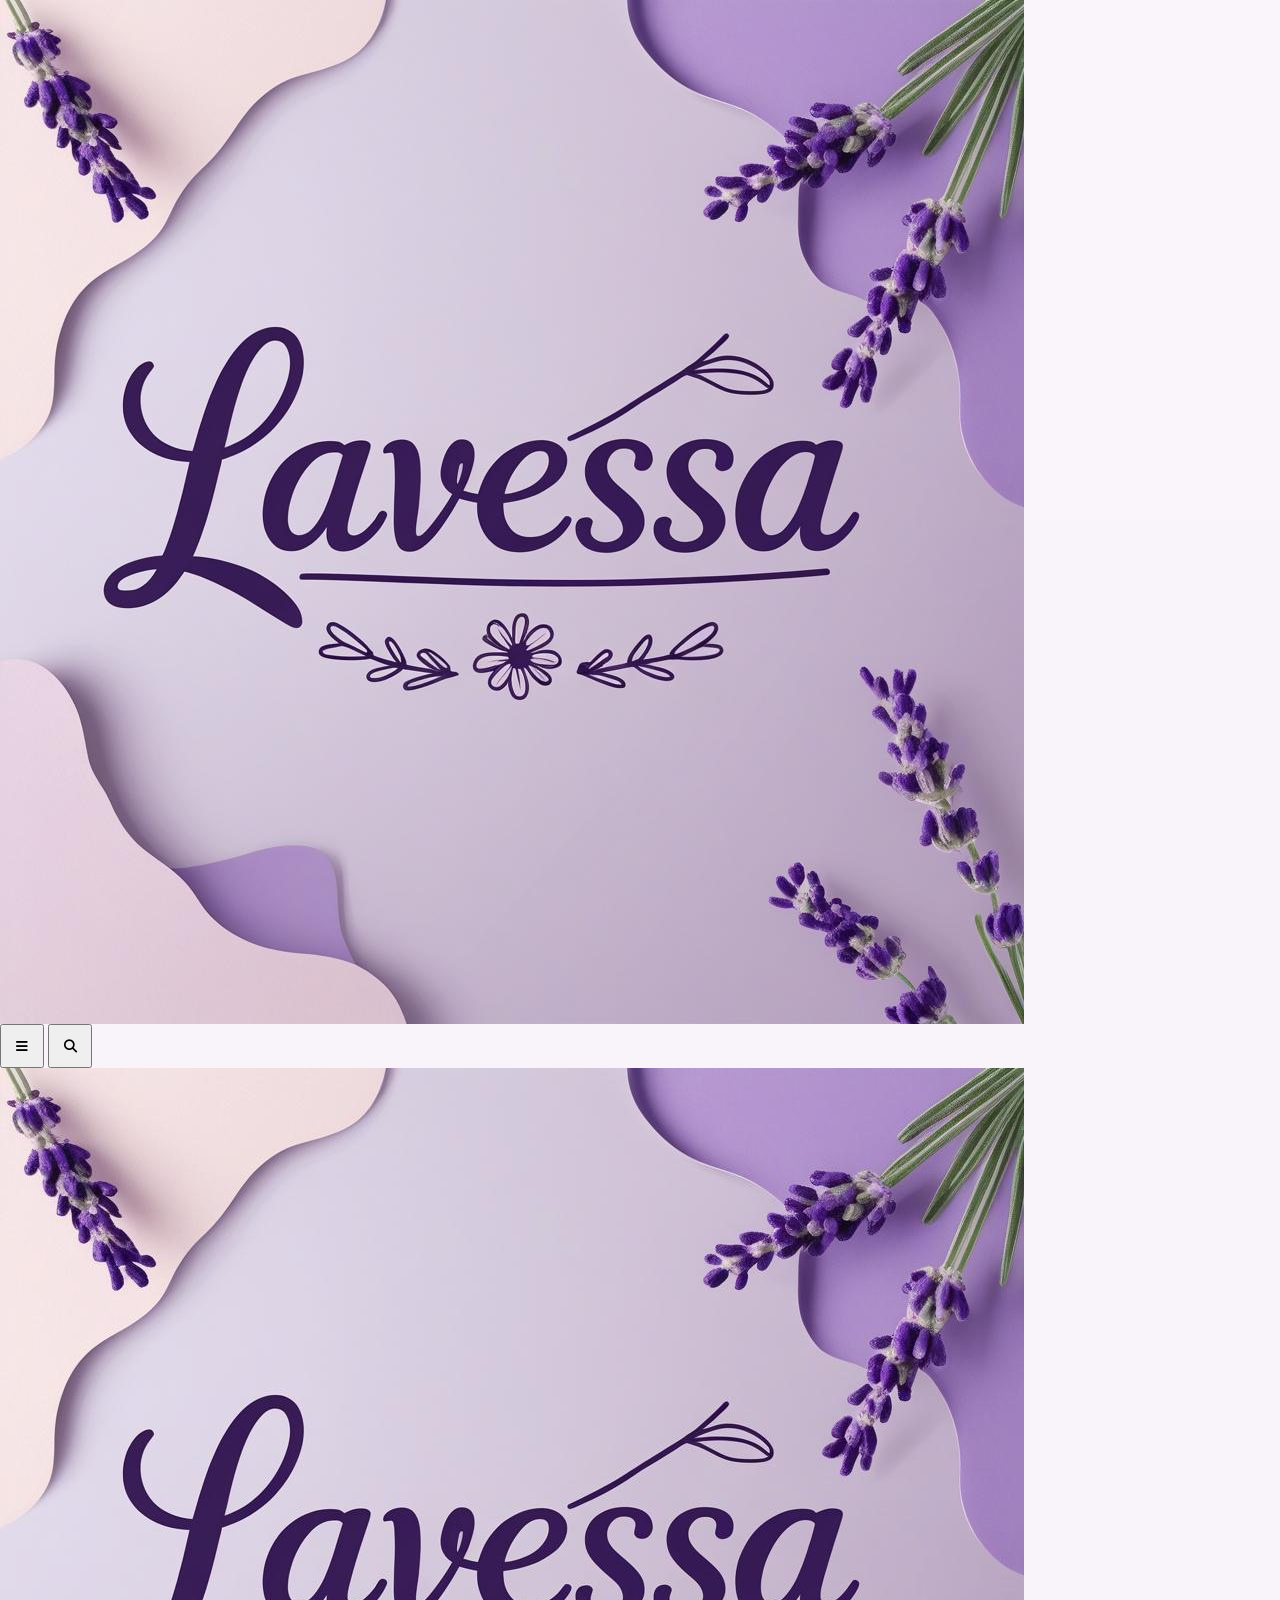
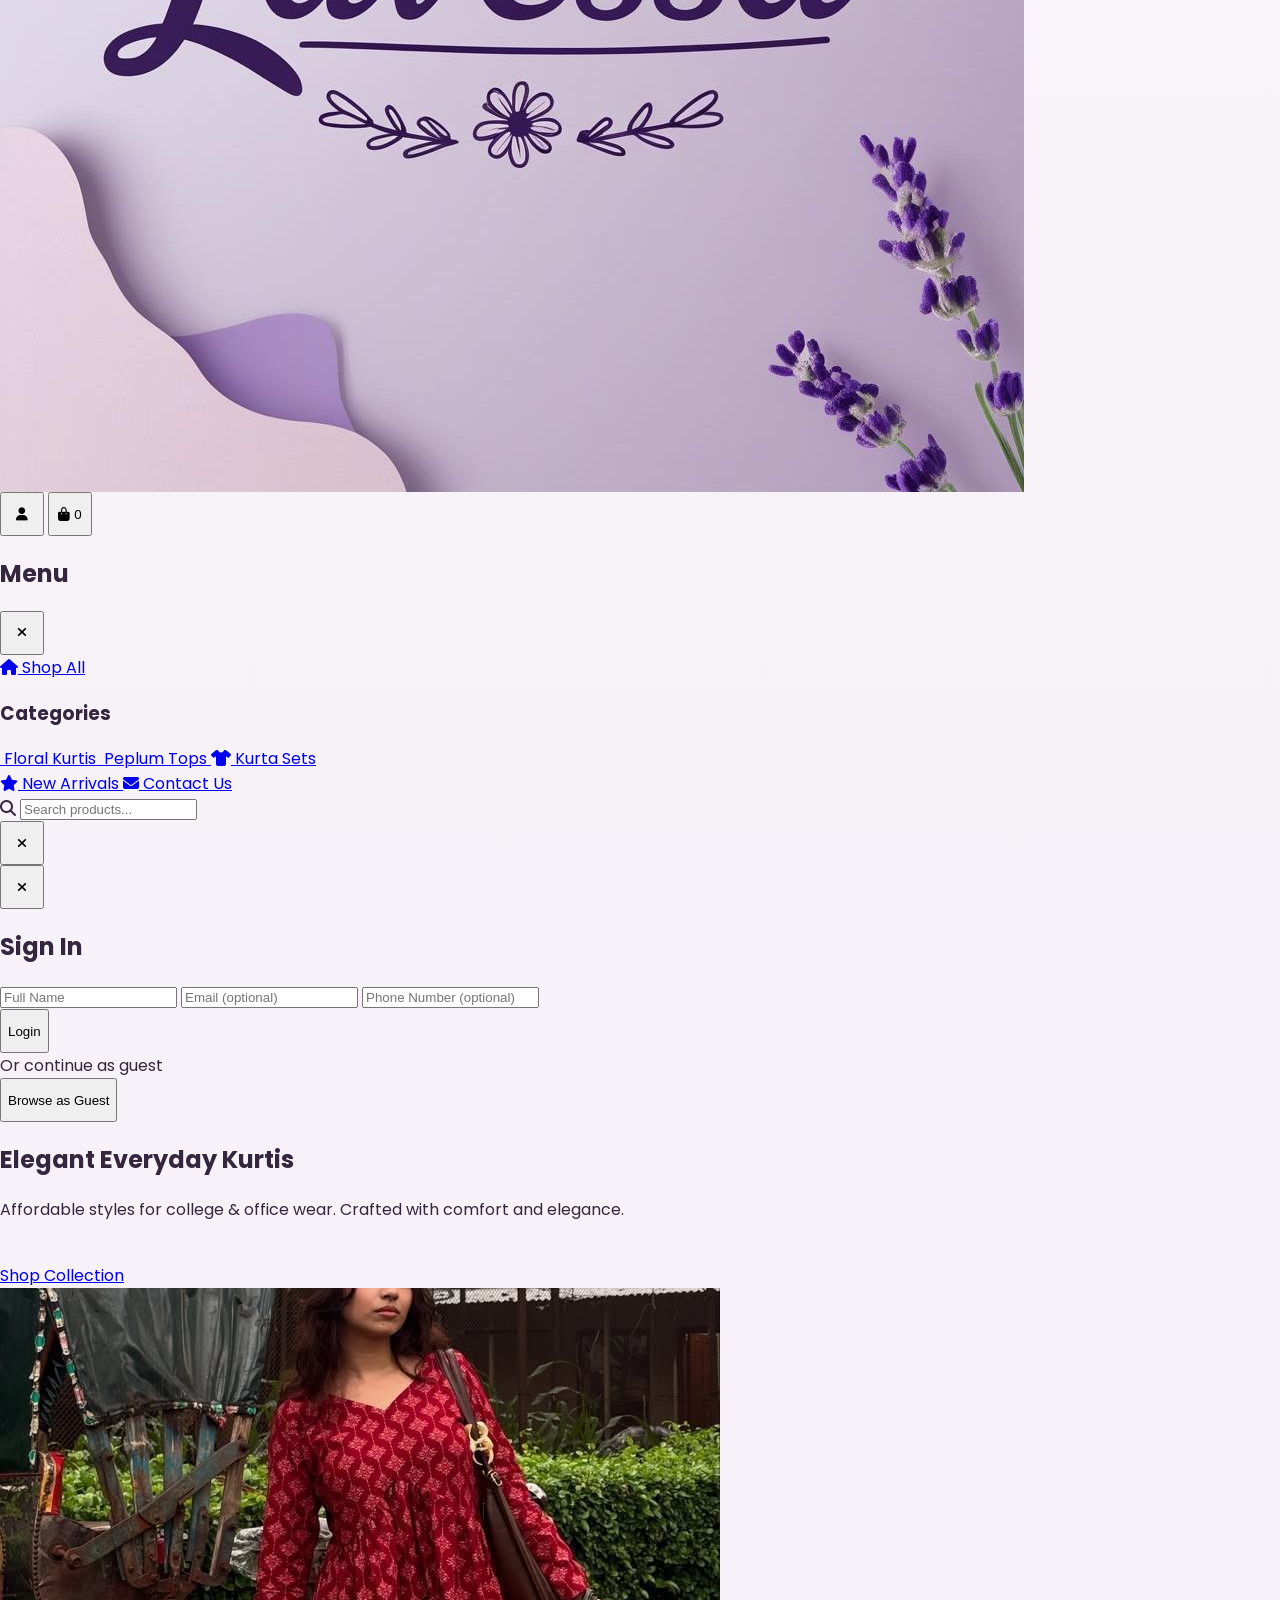
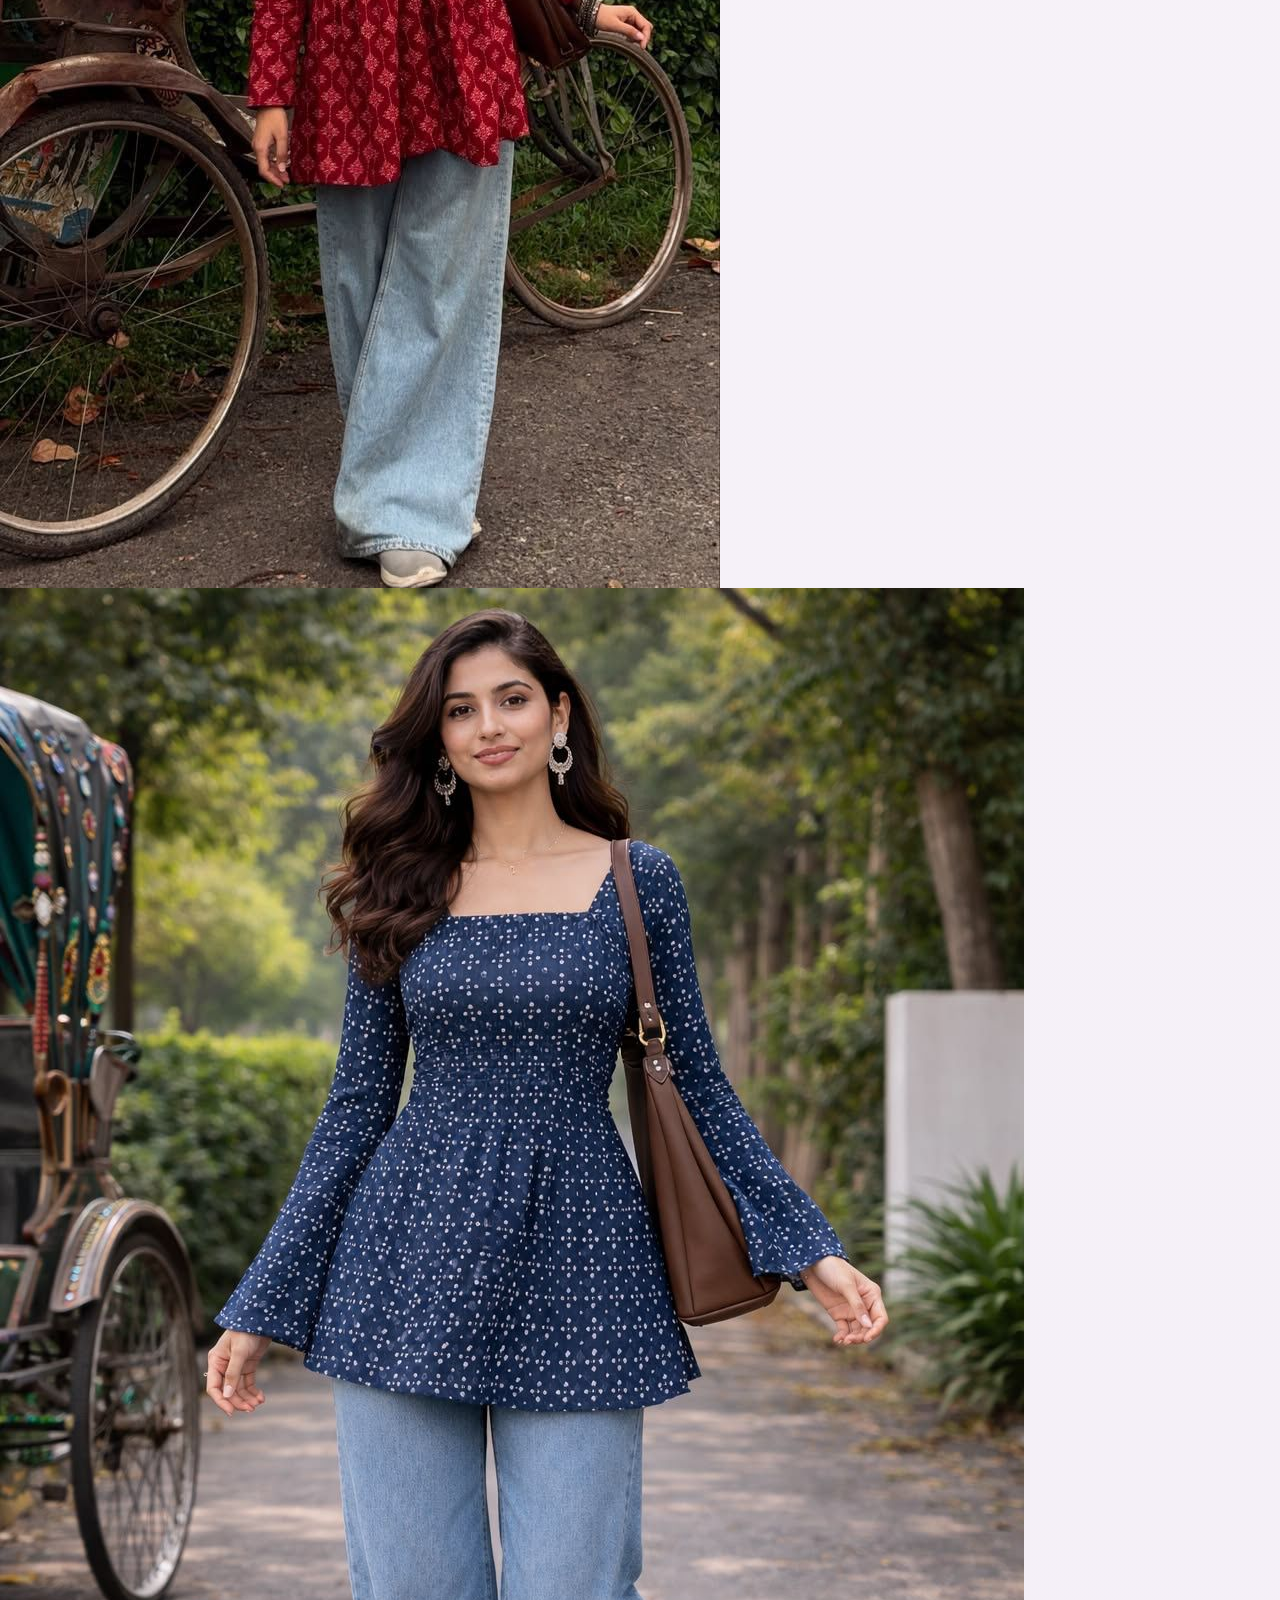
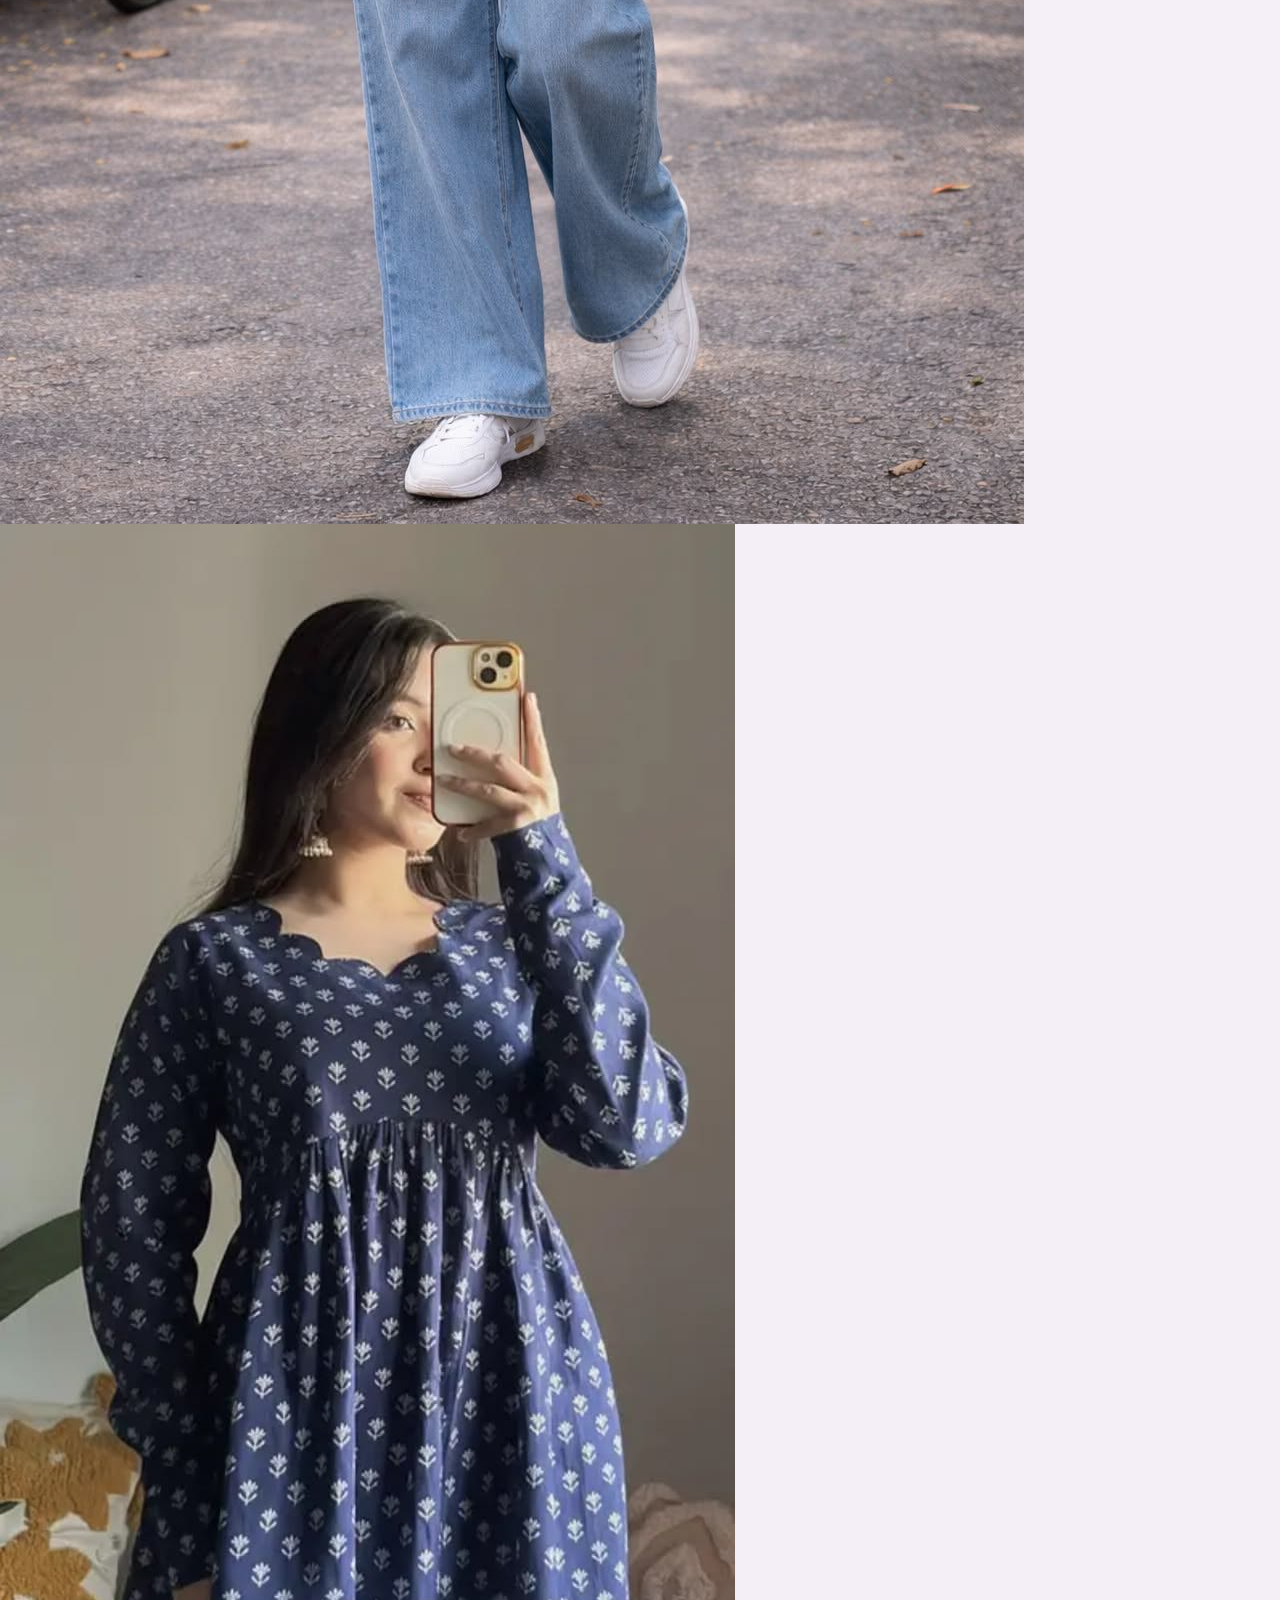
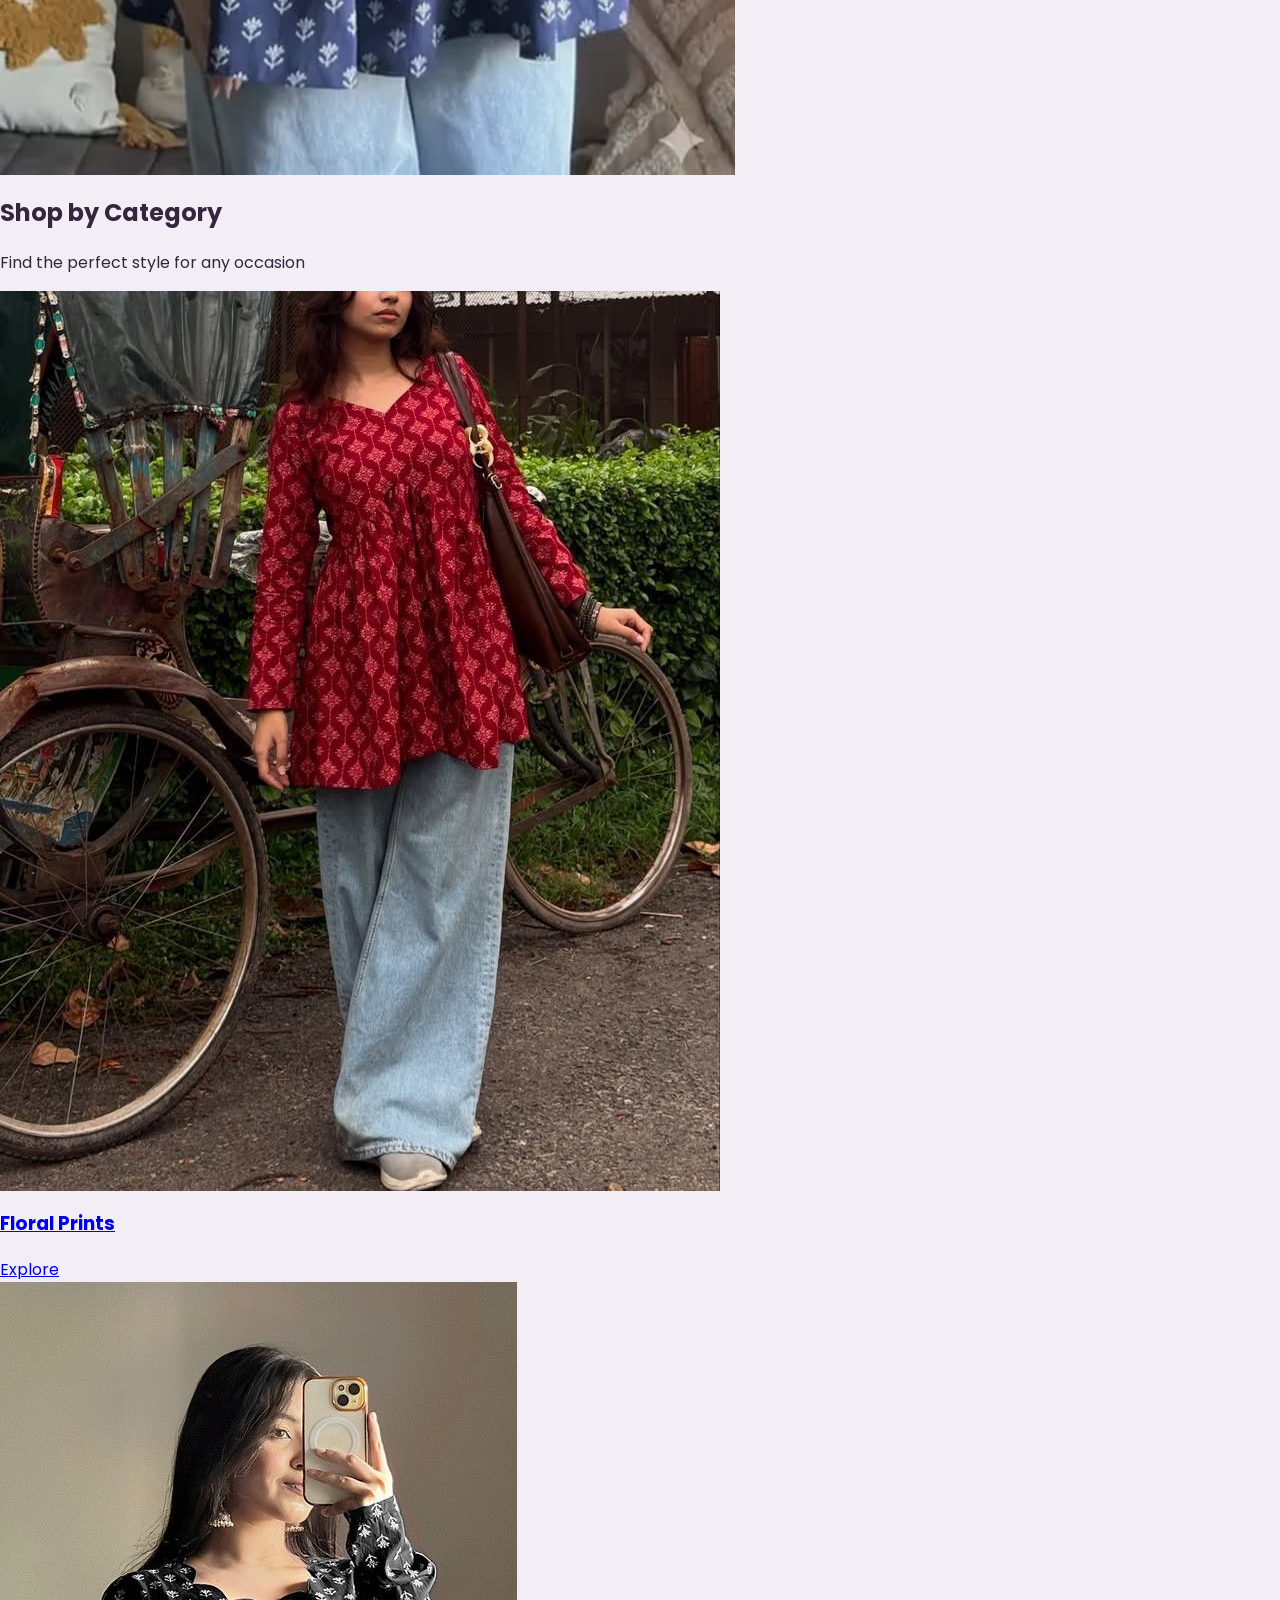
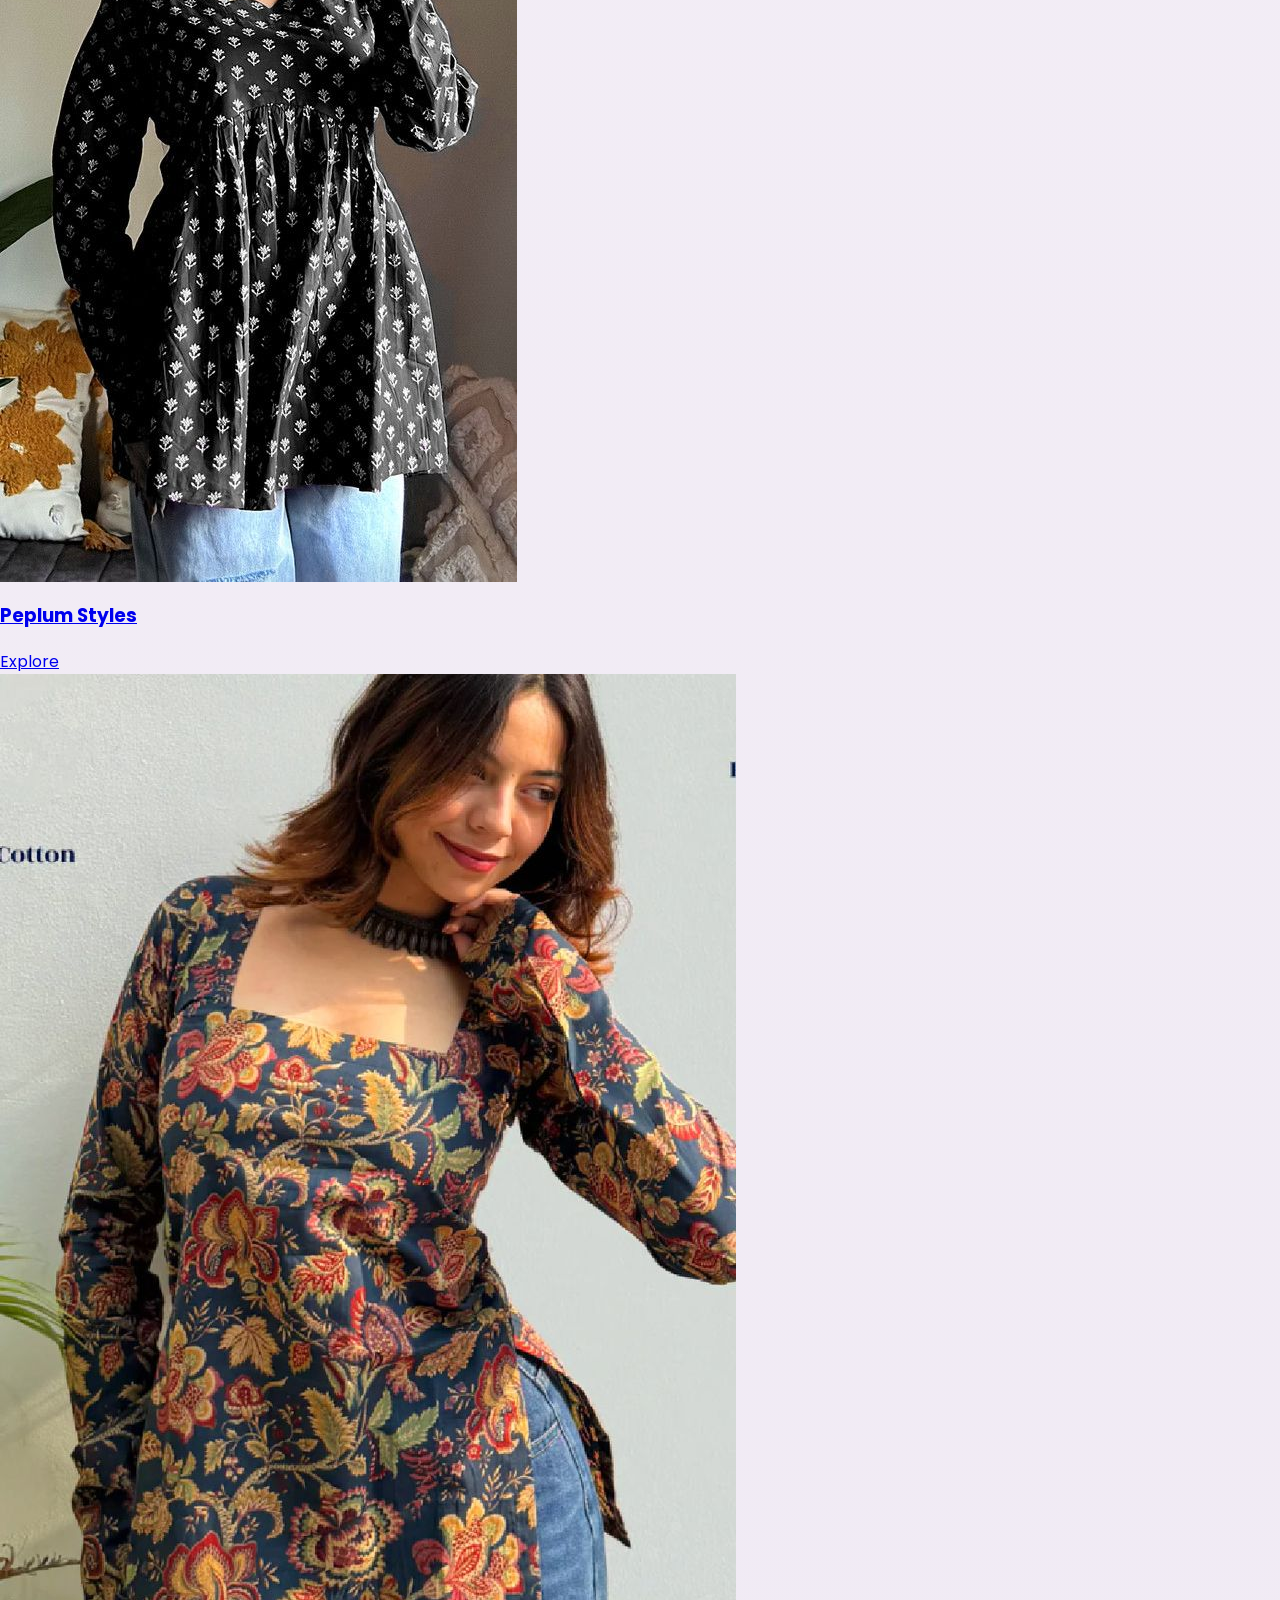
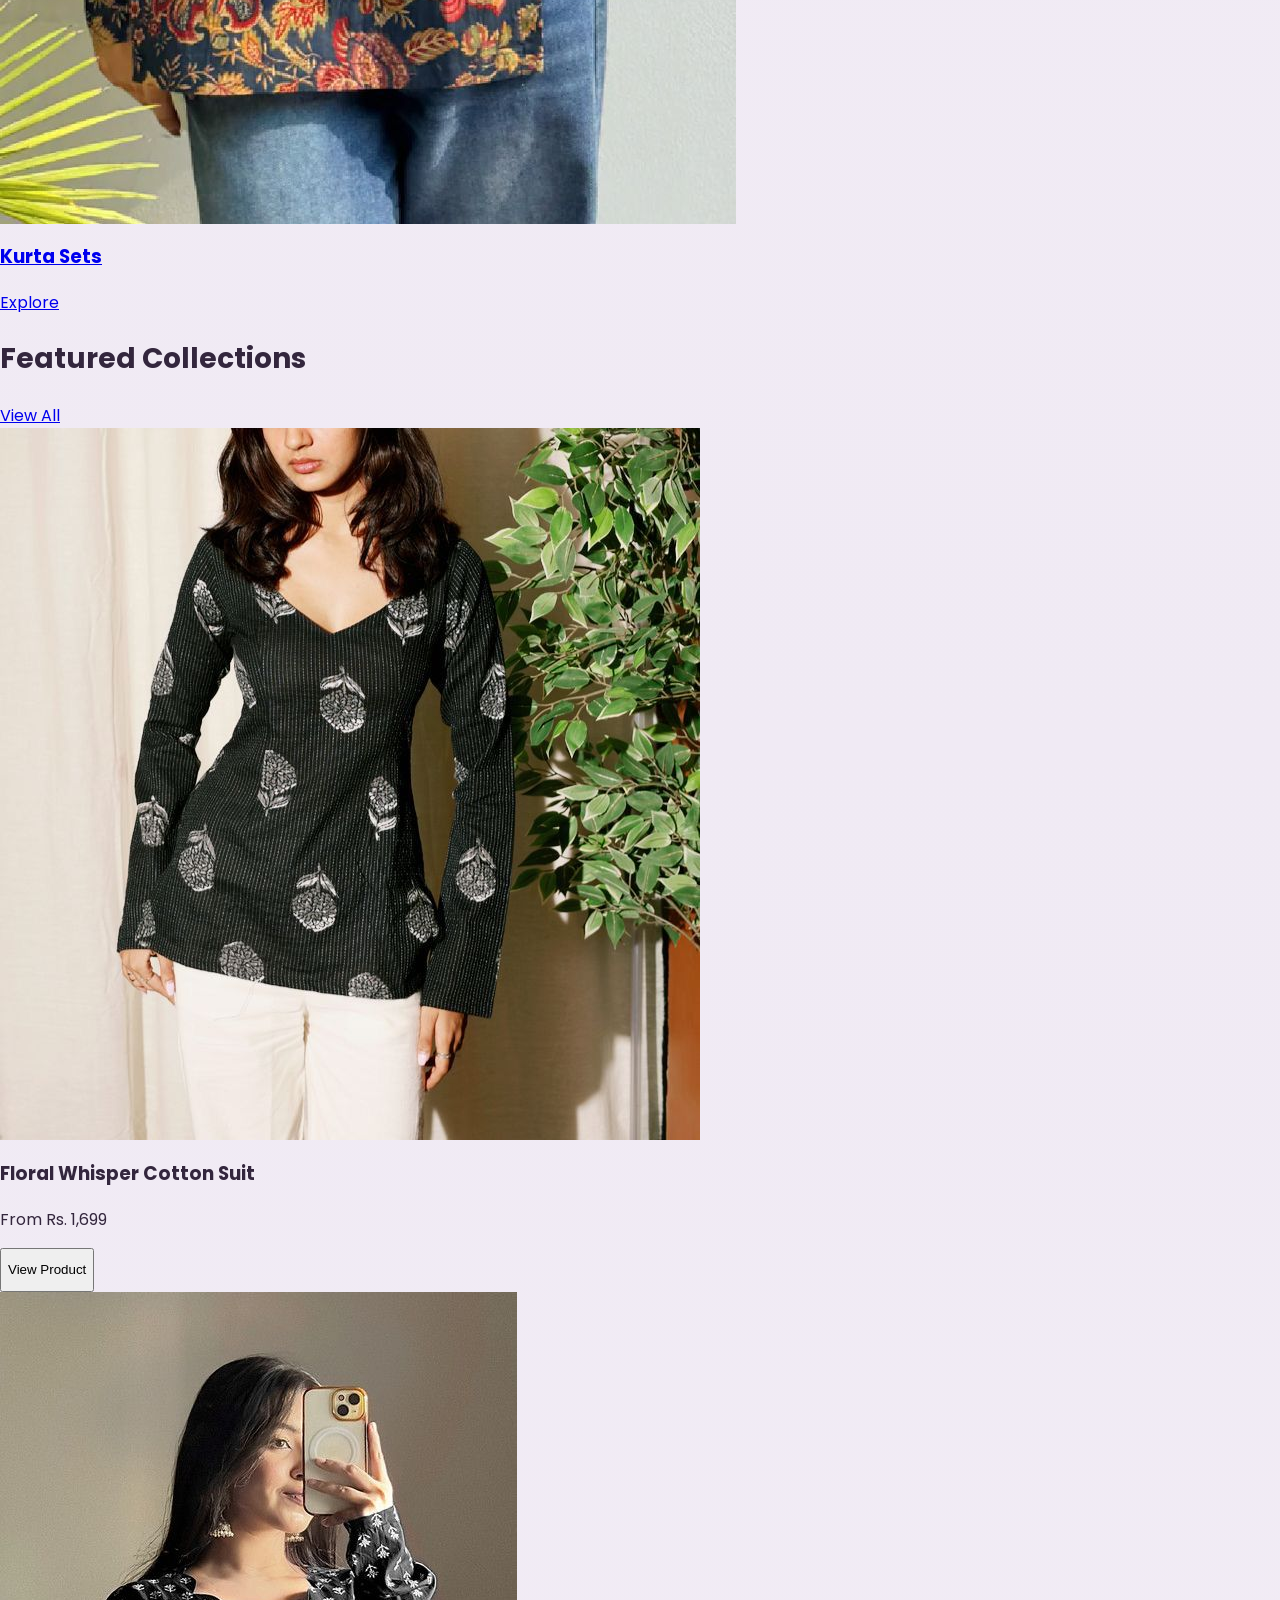
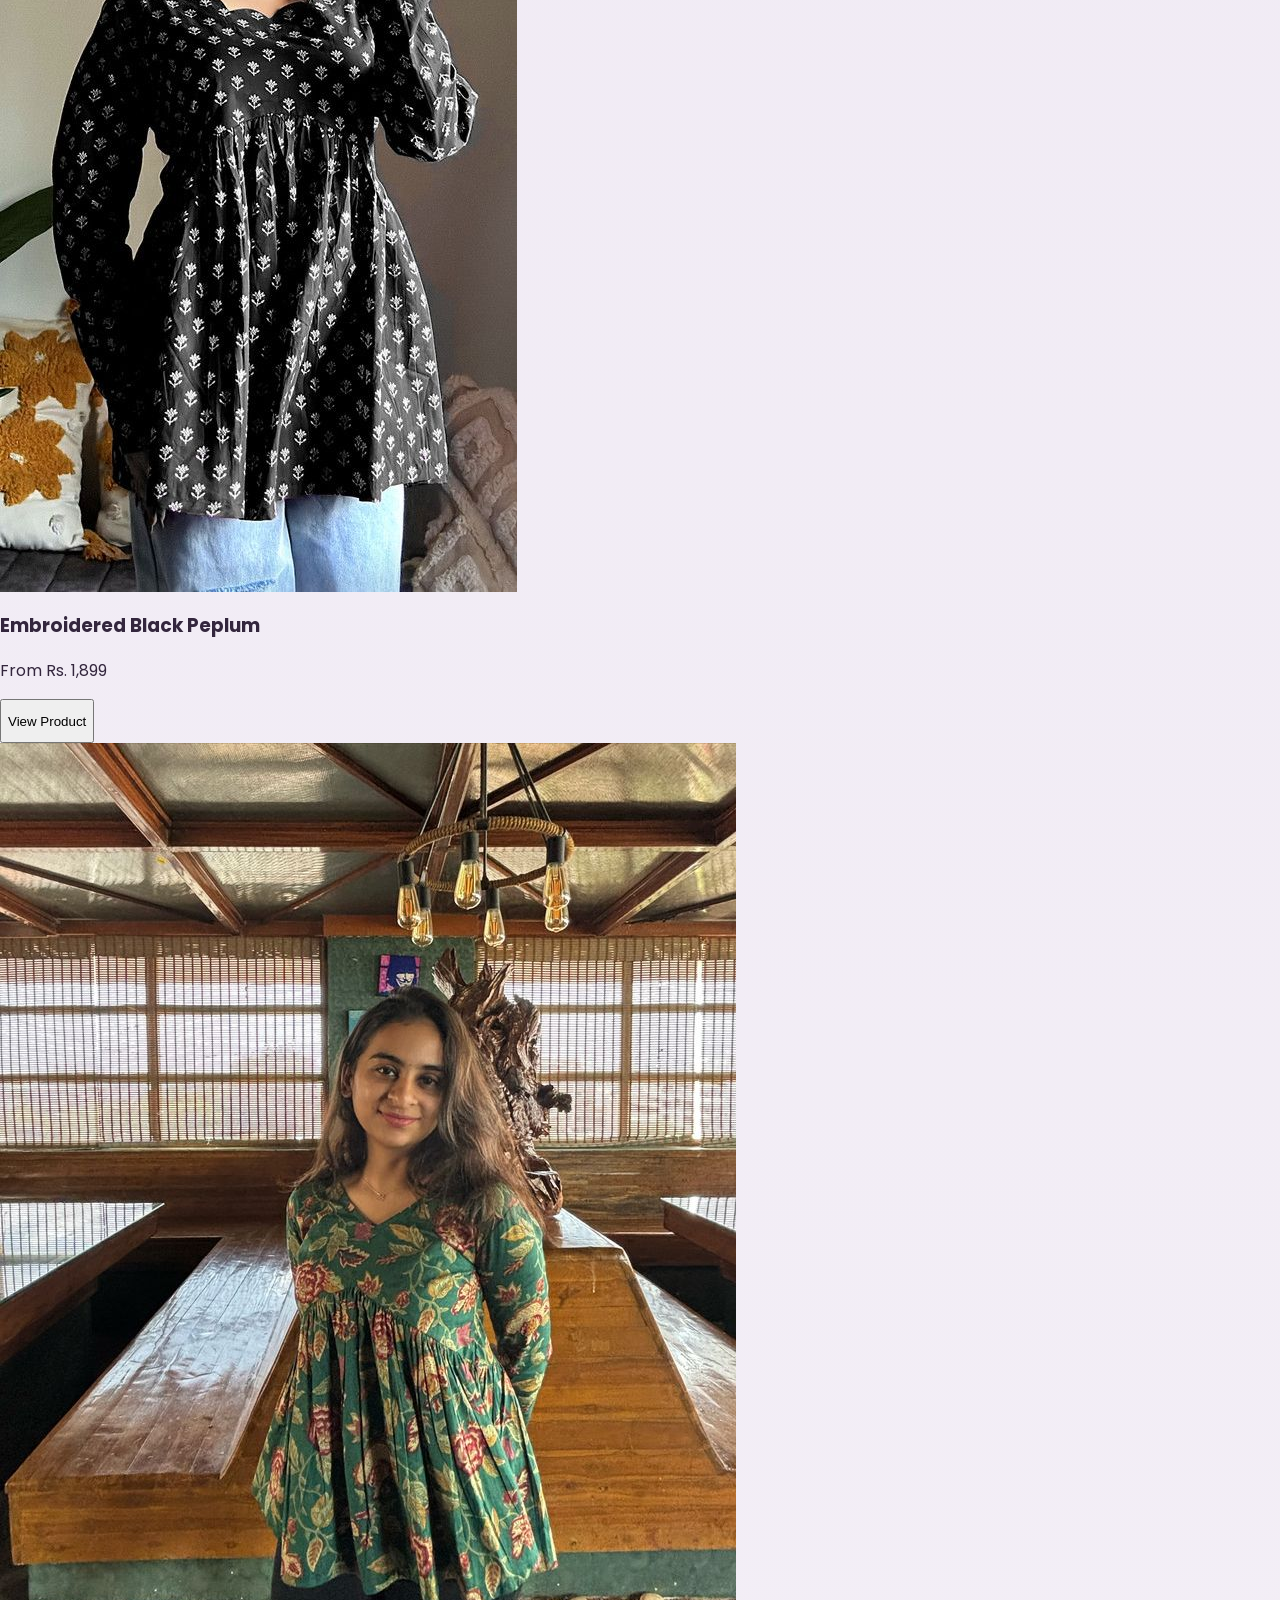
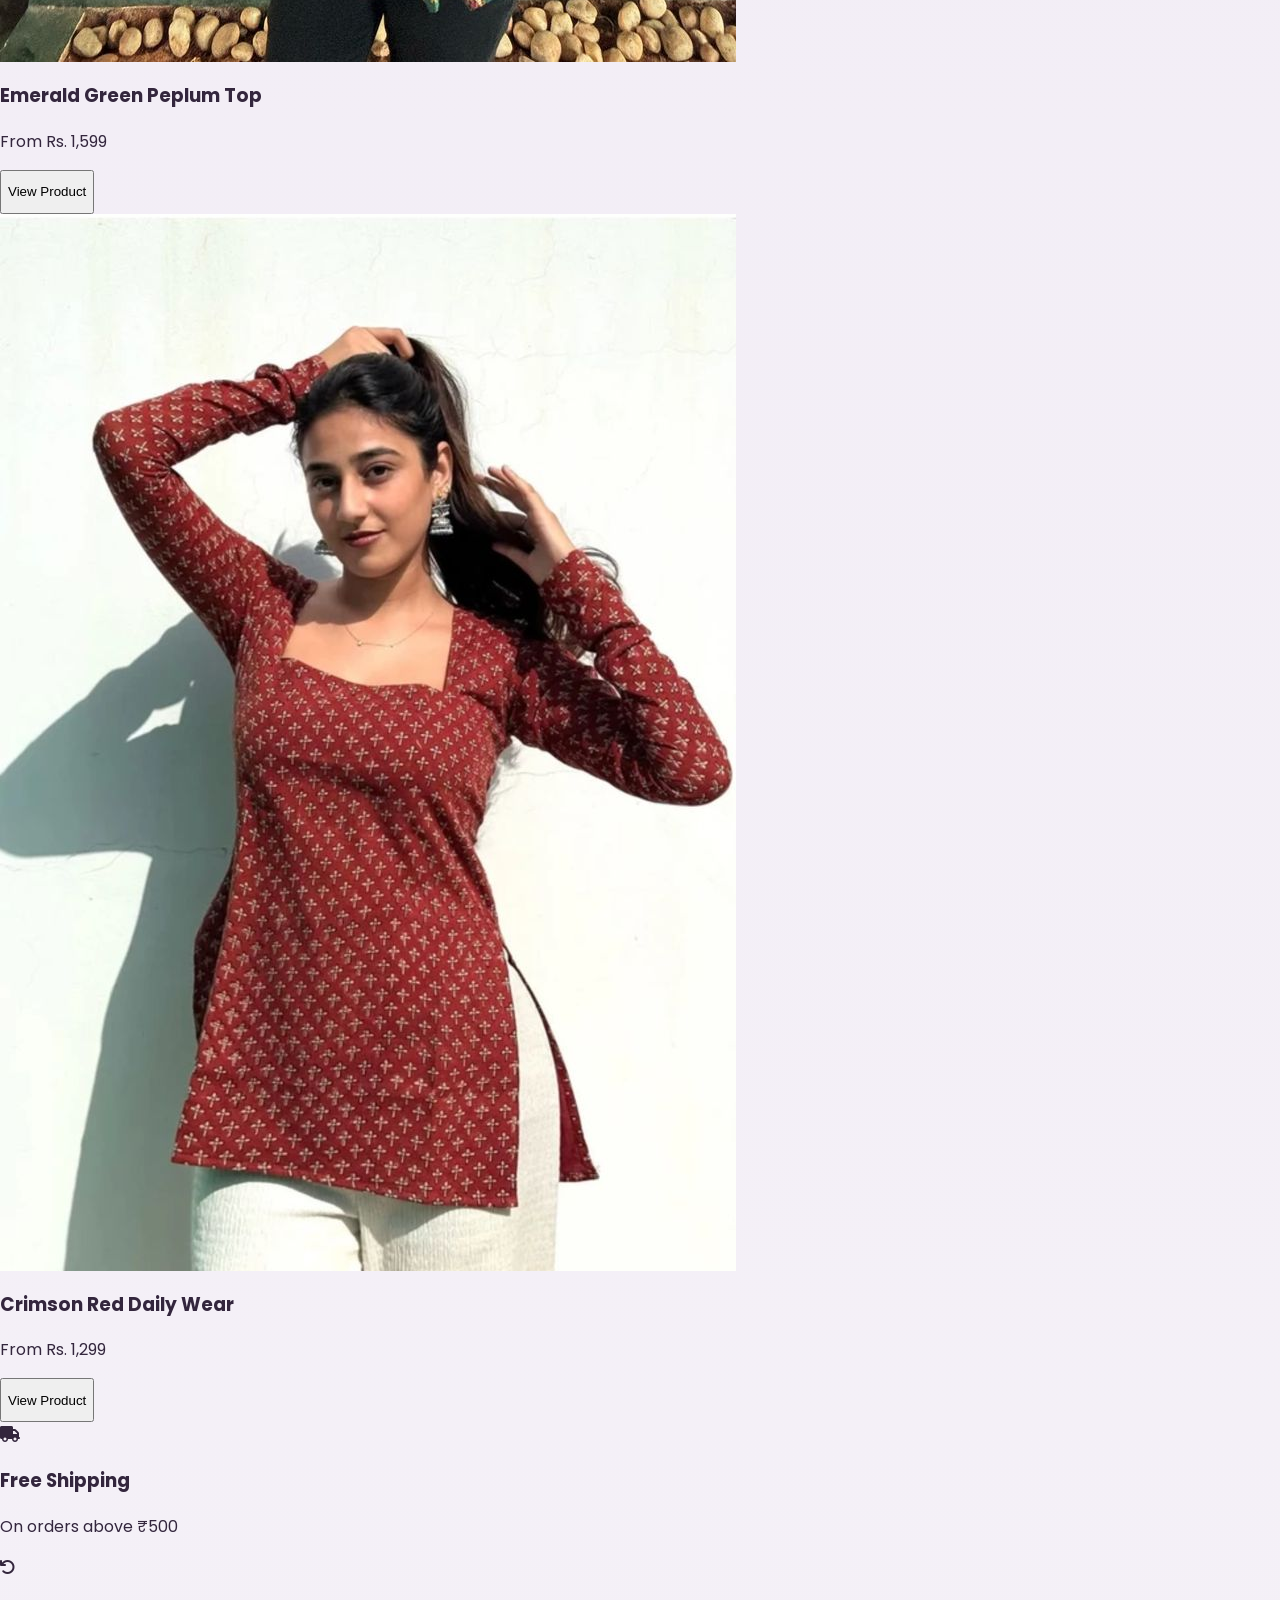
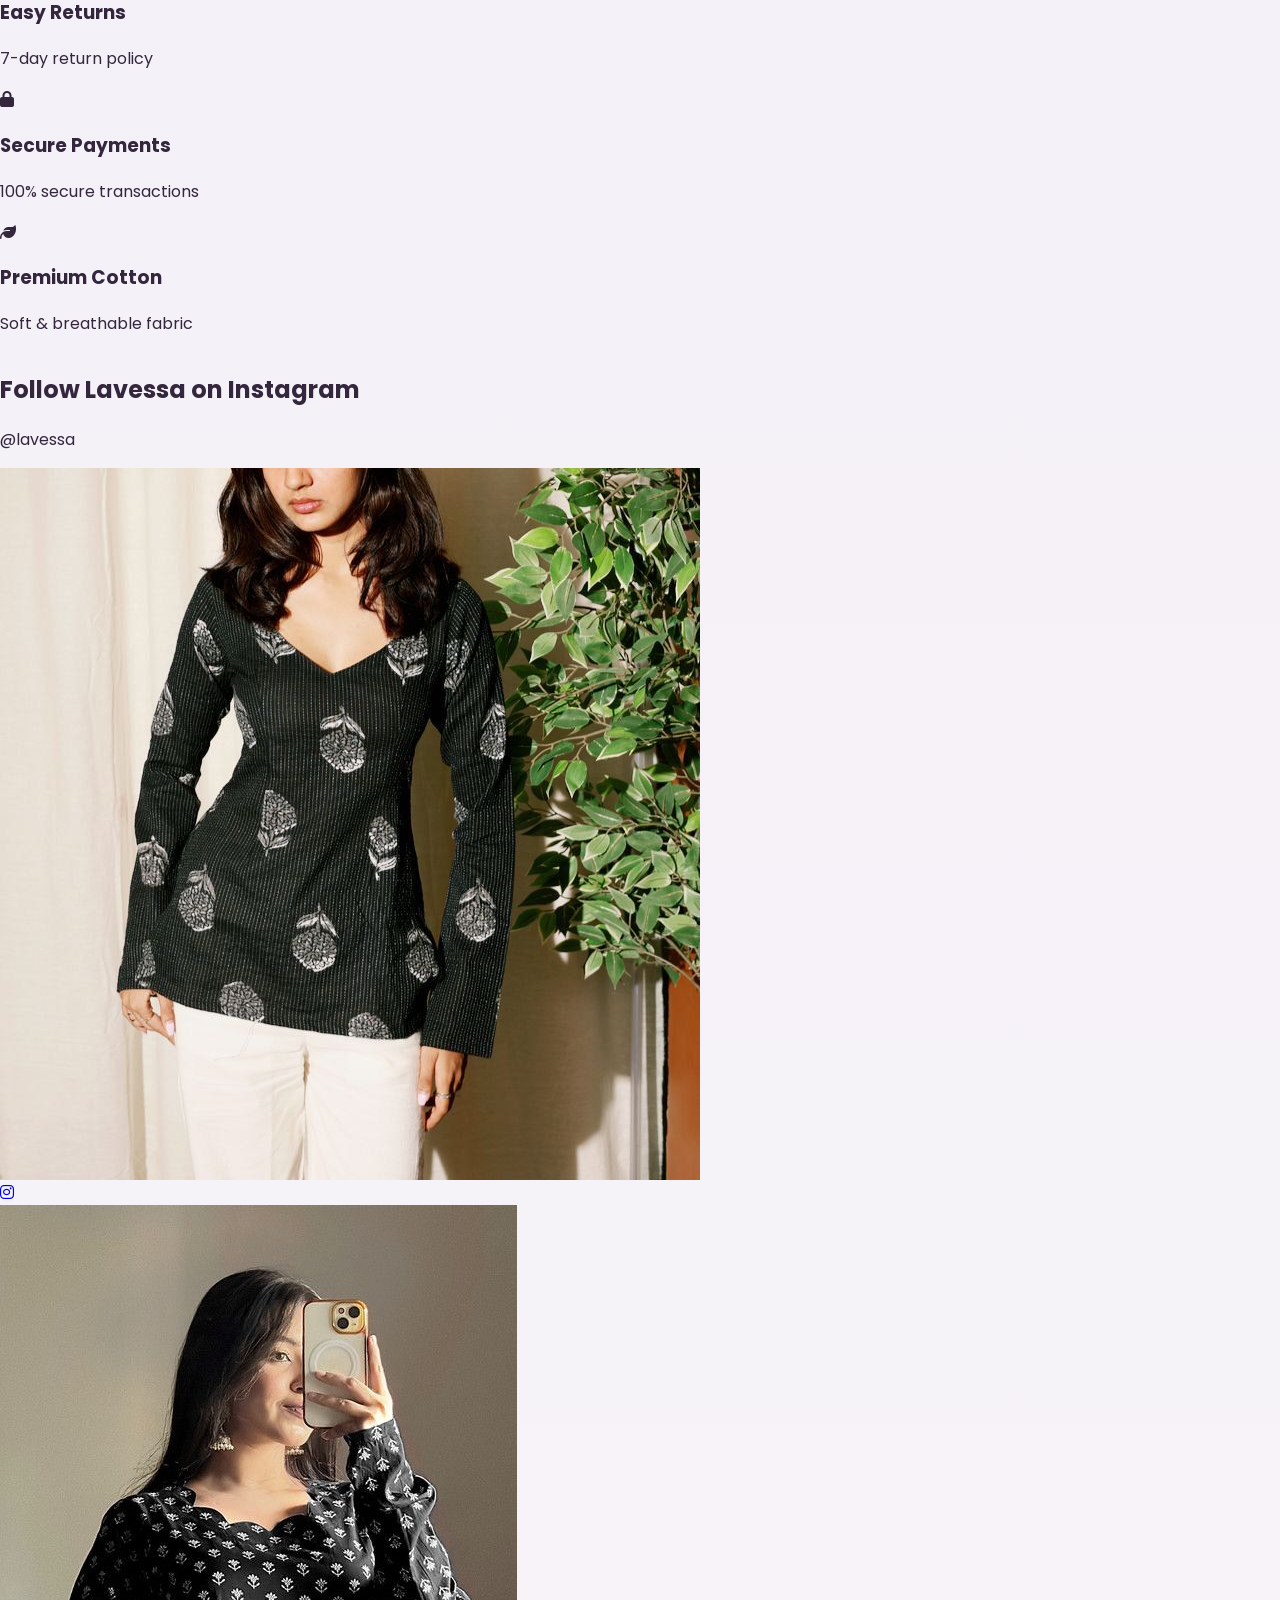
==== commit 03370547: "Improve mobile responsiveness: touch-friendly buttons, no horizontal scroll, safe area support" ====
--- a/index.html
+++ b/index.html
@@ -2,7 +2,12 @@
 <html>
 
 <head>
-  <meta name="viewport" content="width=device-width, initial-scale=1.0">
+  <meta charset="UTF-8">
+  <meta name="viewport" content="width=device-width, initial-scale=1.0, maximum-scale=5.0, user-scalable=yes, viewport-fit=cover">
+  <meta name="theme-color" content="#603275">
+  <meta name="format-detection" content="telephone=no">
+  <meta name="apple-mobile-web-app-capable" content="yes">
+  <meta name="apple-mobile-web-app-status-bar-style" content="black-translucent">
 
   <link
     href="https://fonts.googleapis.com/css2?family=Poppins:wght@300;400;500;600&family=Playfair+Display:ital,wght@0,400..900;1,400..900&display=swap"
@@ -100,11 +105,17 @@
   <!-- MODAL OVERLAY FOR MENU -->
   <div class="sidebar-overlay" id="sidebarOverlay"></div>
 
+  <!-- SEARCH OVERLAY -->
+  <div class="search-overlay" id="searchOverlay"></div>
+
   <!-- SEARCH PANEL -->
   <div class="search-panel" id="searchPanel">
     <div class="search-header">
-      <input type="text" class="search-input" id="searchInput" placeholder="Search products...">
-      <button class="search-close" id="searchClose">
+      <div class="search-input-wrapper">
+        <i class="fas fa-magnifying-glass search-input-icon"></i>
+        <input type="text" class="search-input" id="searchInput" placeholder="Search products...">
+      </div>
+      <button class="search-close" id="searchClose" title="Close search">
         <i class="fa-solid fa-times"></i>
       </button>
     </div>
@@ -542,7 +553,13 @@
       const searchResults = document.getElementById('searchResults');
       
       if (products.length === 0) {
-        searchResults.innerHTML = '<p style="text-align: center; color: #999; padding: 40px 20px; grid-column: 1/-1;">No products found</p>';
+        searchResults.innerHTML = `
+          <div class="search-no-results">
+            <i class="fas fa-search"></i>
+            <h3>No products found</h3>
+            <p>Try searching with different keywords</p>
+          </div>
+        `;
         return;
       }
 
@@ -563,8 +580,9 @@
     // Search Panel Toggle
     function openSearch() {
       searchPanel.classList.add('active');
-      modalOverlay.classList.add('active');
+      document.getElementById('searchOverlay').classList.add('active');
       searchInput.focus();
+      document.body.style.overflow = 'hidden';
       
       // Load default products on open
       setTimeout(() => {
@@ -576,13 +594,17 @@
 
     function closeSearch() {
       searchPanel.classList.remove('active');
-      modalOverlay.classList.remove('active');
+      document.getElementById('searchOverlay').classList.remove('active');
       searchInput.value = '';
+      document.body.style.overflow = '';
       renderSearchResults(allProducts);
     }
 
     searchToggle.addEventListener('click', openSearch);
     searchClose.addEventListener('click', closeSearch);
+
+    // Close search when clicking on overlay
+    document.getElementById('searchOverlay').addEventListener('click', closeSearch);
 
     // Search input listener with live filtering
     searchInput.addEventListener('input', (e) => {
@@ -601,6 +623,13 @@
       }
       
       document.getElementById('searchResults').classList.add('grid');
+    });
+
+    // Keyboard shortcut to close search (ESC key)
+    document.addEventListener('keydown', (e) => {
+      if (e.key === 'Escape' && searchPanel.classList.contains('active')) {
+        closeSearch();
+      }
     });
 
       // Close modals when clicking overlay (excluding close buttons)
--- a/style.css
+++ b/style.css
@@ -12,7 +12,57 @@
   cursor: none;
   overflow-x: hidden;
   max-width: 100%;
-}
+  box-sizing: border-box;
+}
+
+/* ===== MOBILE FIRST RESPONSIVENESS ===== */
+/* Prevent horizontal scrolling on all devices */
+* {
+  box-sizing: border-box;
+}
+
+section, main, nav, footer {
+  width: 100%;
+  max-width: 100%;
+  overflow-x: hidden;
+  box-sizing: border-box;
+}
+
+img {
+  max-width: 100%;
+  height: auto;
+  display: block;
+}
+
+button {
+  min-height: 44px;
+  min-width: 44px;
+  touch-action: manipulation;
+}
+
+/* Disable hover states on touch devices */
+@media (hover: none) and (pointer: coarse) {
+  button:hover,
+  a:hover,
+  .card:hover,
+  .nav-icon:hover {
+    transform: none;
+  }
+
+  .nav-icon:hover {
+    color: #603275;
+  }
+
+  .custom-cursor {
+    display: none !important;
+  }
+}
+
+/* Remove custom cursor on mobile */
+@media (max-width: 768px) {
+  .custom-cursor {
+    display: none !important;
+  }
 
 /* Custom Cursor */
 .custom-cursor {
@@ -286,18 +336,40 @@
   background: rgba(96, 50, 117, 0.5);
 }
 
+/* ===== SEARCH OVERLAY ===== */
+.search-overlay {
+  position: fixed;
+  top: 0;
+  left: 0;
+  width: 100%;
+  height: 100%;
+  background: rgba(0, 0, 0, 0);
+  z-index: 19998;
+  opacity: 0;
+  visibility: hidden;
+  transition: all 0.4s ease;
+  pointer-events: none;
+}
+
+.search-overlay.active {
+  background: rgba(0, 0, 0, 0.5);
+  opacity: 1;
+  visibility: visible;
+  pointer-events: auto;
+}
+
 /* ===== SEARCH PANEL ===== */
 .search-panel {
   position: fixed;
   top: 0;
   right: -100%;
   width: 100%;
-  max-width: 500px;
+  max-width: 550px;
   height: 100vh;
-  background: white;
+  background: linear-gradient(135deg, #ffffff, #faf8fb);
   z-index: 20000;
-  transition: right 0.4s cubic-bezier(0.25, 0.46, 0.45, 0.94);
-  box-shadow: -2px 0 20px rgba(96, 50, 117, 0.15);
+  transition: right 0.5s cubic-bezier(0.34, 1.56, 0.64, 1);
+  box-shadow: -4px 0 30px rgba(96, 50, 117, 0.2);
   display: flex;
   flex-direction: column;
   overflow: hidden;
@@ -305,68 +377,101 @@
 
 .search-panel.active {
   right: 0;
-  animation: slideInSearch 0.4s ease forwards;
+  animation: slideInSearch 0.5s ease-out;
 }
 
 @keyframes slideInSearch {
   from {
     right: -100%;
+    box-shadow: none;
   }
   to {
     right: 0;
+    box-shadow: -4px 0 30px rgba(96, 50, 117, 0.2);
   }
 }
 
 .search-header {
   display: flex;
   align-items: center;
-  gap: 10px;
-  padding: 15px 20px;
-  border-bottom: 1px solid #f0eaf4;
-  background: white;
+  gap: 12px;
+  padding: 20px;
+  border-bottom: 2px solid rgba(96, 50, 117, 0.1);
+  background: linear-gradient(135deg, white, #faf8fb);
   flex-shrink: 0;
   z-index: 20001;
+  box-shadow: 0 2px 8px rgba(96, 50, 117, 0.05);
+}
+
+.search-input-wrapper {
+  flex: 1;
+  position: relative;
+  display: flex;
+  align-items: center;
+}
+
+.search-input-icon {
+  position: absolute;
+  left: 14px;
+  color: #603275;
+  font-size: 16px;
+  pointer-events: none;
+  z-index: 1;
 }
 
 .search-input {
   flex: 1;
-  border: none;
-  padding: 10px 15px;
-  background: #f9f5fa;
-  border-radius: 8px;
+  border: 2px solid #e0d5e6;
+  padding: 12px 16px 12px 42px;
+  background: white;
+  border-radius: 12px;
   font-family: 'Poppins', sans-serif;
   color: #2e1a38;
-  font-size: 14px;
+  font-size: 15px;
+  font-weight: 500;
+  transition: all 0.3s ease;
+  width: 100%;
+}
+
+.search-input:focus {
+  outline: none;
+  border-color: #603275;
+  background: #faf8fb;
+  box-shadow: 0 0 0 4px rgba(96, 50, 117, 0.1);
 }
 
 .search-input::placeholder {
-  color: rgba(96, 50, 117, 0.4);
+  color: rgba(96, 50, 117, 0.5);
+  font-weight: 400;
 }
 
 .search-close {
   background: none;
   border: none;
-  font-size: 20px;
+  font-size: 24px;
   color: #603275;
   cursor: pointer;
-  transition: transform 0.3s ease;
+  transition: all 0.3s ease;
   padding: 8px;
   z-index: 20001;
   flex-shrink: 0;
+  width: 44px;
+  height: 44px;
+  display: flex;
+  align-items: center;
+  justify-content: center;
+  border-radius: 50%;
+  position: relative;
 }
 
 .search-close:hover {
-  transform: scale(1.1) rotate(90deg);
+  color: #2e1a38;
+  background: rgba(96, 50, 117, 0.1);
+  transform: rotate(90deg) scale(1.1);
 }
 
 .search-close:active {
-  transform: scale(0.95);
-}
-
-.search-suggestions {
-  flex: 1;
-  overflow-y: auto;
-  padding: 20px;
+  transform: rotate(90deg) scale(0.95);
 }
 
 /* ===== SEARCH RESULTS GRID ===== */
@@ -377,32 +482,50 @@
   padding: 20px;
   overflow-x: hidden;
   max-width: 100%;
+  animation: fadeInContent 0.5s ease 0.2s forwards;
+  opacity: 0;
+}
+
+@keyframes fadeInContent {
+  from {
+    opacity: 0;
+    transform: translateY(10px);
+  }
+  to {
+    opacity: 1;
+    transform: translateY(0);
+  }
 }
 
 .search-results::-webkit-scrollbar {
-  width: 6px;
+  width: 8px;
 }
 
 .search-results::-webkit-scrollbar-track {
-  background: #f0eaf4;
+  background: transparent;
 }
 
 .search-results::-webkit-scrollbar-thumb {
-  background: #c9b8d1;
-  border-radius: 3px;
+  background: rgba(96, 50, 117, 0.3);
+  border-radius: 4px;
+}
+
+.search-results::-webkit-scrollbar-thumb:hover {
+  background: rgba(96, 50, 117, 0.5);
 }
 
 .search-results.grid {
   display: grid;
   grid-template-columns: repeat(2, 1fr);
-  gap: 15px;
+  gap: 16px;
   align-content: start;
   width: 100%;
 }
 
+/* Product Search Cards */
 .search-product-card {
   background: white;
-  border-radius: 16px;
+  border-radius: 14px;
   overflow: hidden;
   box-shadow: 0 4px 12px rgba(96, 50, 117, 0.08);
   transition: all 0.3s ease;
@@ -410,18 +533,20 @@
   flex-direction: column;
   height: 100%;
   cursor: pointer;
+  border: 2px solid transparent;
 }
 
 .search-product-card:hover {
   transform: translateY(-8px);
-  box-shadow: 0 12px 24px rgba(96, 50, 117, 0.15);
+  box-shadow: 0 12px 28px rgba(96, 50, 117, 0.15);
+  border-color: #9e6bb0;
 }
 
 .search-card-image {
   width: 100%;
   height: 160px;
   overflow: hidden;
-  background: #faf8fb;
+  background: linear-gradient(135deg, #faf8fb, #f0eaf4);
 }
 
 .search-card-image img {
@@ -429,27 +554,28 @@
   height: 100%;
   object-fit: cover;
   transition: transform 0.4s ease;
+  display: block;
 }
 
 .search-product-card:hover .search-card-image img {
-  transform: scale(1.05);
+  transform: scale(1.08);
 }
 
 .search-card-info {
   flex: 1;
-  padding: 15px;
+  padding: 14px;
   display: flex;
   flex-direction: column;
   justify-content: space-between;
 }
 
 .search-card-info h4 {
-  font-family: 'Inter', 'Poppins', sans-serif;
-  font-size: 14px;
+  font-family: 'Poppins', sans-serif;
+  font-size: 13px;
   color: #2e1a38;
   margin: 0 0 8px 0;
   font-weight: 600;
-  line-height: 1.3;
+  line-height: 1.4;
   display: -webkit-box;
   -webkit-line-clamp: 2;
   line-clamp: 2;
@@ -458,23 +584,25 @@
 }
 
 .search-card-price {
-  font-size: 16px;
+  font-size: 15px;
   color: #603275;
   font-weight: 700;
-  margin: 8px 0;
+  margin: 6px 0;
 }
 
 .search-card-btn {
   background: linear-gradient(135deg, #603275, #9e6bb0);
   color: white;
   border: none;
-  padding: 10px 15px;
+  padding: 10px 14px;
   border-radius: 8px;
   font-weight: 600;
   cursor: pointer;
   transition: all 0.3s ease;
   font-size: 12px;
   margin-top: 8px;
+  text-transform: uppercase;
+  letter-spacing: 0.5px;
 }
 
 .search-card-btn:hover {
@@ -482,21 +610,168 @@
   box-shadow: 0 6px 16px rgba(96, 50, 117, 0.3);
 }
 
-.search-product-card {
-  display: flex;
-  gap: 15px;
-  margin-bottom: 15px;
-  padding: 12px;
-  background: #faf8fb;
-  border-radius: 12px;
-  text-decoration: none;
-  transition: all 0.3s ease;
-  cursor: pointer;
-}
-
-.search-product-card:hover {
-  background: #f0eaf4;
-  transform: translateX(5px);
+.search-card-btn:active {
+  transform: translateY(0);
+}
+
+/* No Results Message */
+.search-no-results {
+  display: flex;
+  flex-direction: column;
+  align-items: center;
+  justify-content: center;
+  padding: 60px 20px;
+  text-align: center;
+  min-height: 300px;
+}
+
+.search-no-results i {
+  font-size: 64px;
+  color: #d9b8d1;
+  margin-bottom: 20px;
+  opacity: 0.5;
+}
+
+.search-no-results h3 {
+  font-size: 18px;
+  color: #2e1a38;
+  margin: 0 0 8px;
+  font-weight: 600;
+}
+
+.search-no-results p {
+  font-size: 14px;
+  color: #7a7a7a;
+  margin: 0;
+}
+
+/* ===== SEARCH RESPONSIVE ===== */
+@media (max-width: 768px) {
+  .search-panel {
+    max-width: 100%;
+  }
+
+  .search-header {
+    padding: 16px;
+    gap: 10px;
+  }
+
+  .search-input {
+    padding: 11px 14px 11px 36px;
+    font-size: 14px;
+  }
+
+  .search-input-icon {
+    font-size: 14px;
+    left: 12px;
+  }
+
+  .search-close {
+    width: 40px;
+    height: 40px;
+    font-size: 22px;
+  }
+
+  .search-results {
+    padding: 16px;
+  }
+
+  .search-results.grid {
+    gap: 12px;
+  }
+
+  .search-card-image {
+    height: 140px;
+  }
+
+  .search-card-info {
+    padding: 12px;
+  }
+
+  .search-card-info h4 {
+    font-size: 12px;
+  }
+
+  .search-card-price {
+    font-size: 14px;
+  }
+}
+
+@media (max-width: 480px) {
+  .search-panel {
+    max-width: 100%;
+  }
+
+  .search-header {
+    padding: 14px;
+    gap: 8px;
+  }
+
+  .search-input {
+    padding: 10px 12px 10px 32px;
+    font-size: 14px;
+  }
+
+  .search-input-icon {
+    font-size: 13px;
+    left: 10px;
+  }
+
+  .search-close {
+    width: 44px;
+    height: 44px;
+    font-size: 20px;
+  }
+
+  .search-results {
+    padding: 12px;
+  }
+
+  .search-results.grid {
+    grid-template-columns: 1fr;
+    gap: 10px;
+  }
+
+  .search-card-image {
+    height: 150px;
+  }
+
+  .search-card-info {
+    padding: 10px;
+  }
+
+  .search-card-info h4 {
+    font-size: 12px;
+    margin-bottom: 6px;
+  }
+
+  .search-card-price {
+    font-size: 14px;
+    margin: 4px 0;
+  }
+
+  .search-card-btn {
+    padding: 9px 12px;
+    font-size: 11px;
+  }
+
+  .search-no-results {
+    padding: 40px 16px;
+    min-height: 250px;
+  }
+
+  .search-no-results i {
+    font-size: 48px;
+    margin-bottom: 16px;
+  }
+
+  .search-no-results h3 {
+    font-size: 16px;
+  }
+
+  .search-no-results p {
+    font-size: 13px;
+  }
 }
 
 .search-product-img {
@@ -3265,6 +3540,137 @@
   .current-price {
     font-size: 24px;
   }
+}
+
+/* ===== COMPREHENSIVE MOBILE OPTIMIZATION ===== */
+@media (max-width: 768px) {
+  /* Button standardization for touch */
+  .btn-add-to-cart,
+  .btn-buy-now,
+  .login-btn,
+  .guest-btn,
+  .view-product-btn,
+  .logout-btn,
+  .follow-btn,
+  .explore-btn,
+  .search-card-btn {
+    min-height: 48px;
+    padding: 14px 20px;
+    font-size: 14px;
+    border-radius: 10px;
+    -webkit-tap-highlight-color: transparent;
+    user-select: none;
+  }
+
+  /* Form inputs touch optimization */
+  input[type="text"],
+  input[type="email"],
+  input[type="phone"],
+  textarea {
+    font-size: 16px;
+    min-height: 48px;
+    padding: 14px;
+  }
+
+  /* Navigation items touch target */
+  .sidebar-link,
+  .footer-links a {
+    min-height: 48px;
+    padding: 14px 20px;
+    display: flex;
+    align-items: center;
+  }
+
+  /* Card spacing for better tapping */
+  .card {
+    border-radius: 12px;
+  }
+
+  /* Prevent text selection on interactive elements */
+  button,
+  a,
+  .nav-icon {
+    -webkit-user-select: none;
+    user-select: none;
+    -webkit-tap-highlight-color: transparent;
+  }
+
+  /* Ensure modals don't overflow */
+  .modal-content,
+  .profile-modal {
+    max-width: 100% !important;
+    width: 90%;
+    max-width: 360px;
+  }
+
+  /* Ensure search panel spans full width */
+  .search-panel {
+    max-width: 100vw;
+  }
+
+  /* Ensure sidebar menu responsive */
+  .sidebar-menu {
+    width: 80%;
+    max-width: 280px;
+  }
+
+  /* Prevent pinch zoom on inputs */
+  input {
+    font-size: 16px;
+  }
+
+  /* Footer links touch optimization */
+  .footer-links a {
+    padding: 12px 16px;
+  }
+
+  /* Product grid spacing on mobile */
+  .carousel-track {
+    gap: 12px;
+  }
+
+  .card {
+    min-height: 360px;
+  }
+
+  /* Instagram grid touch optimization */
+  .instagram-item {
+    border-radius: 10px;
+  }
+
+  /* Trust features touch optimization */
+  .trust-feature-block {
+    padding: 20px 16px;
+  }
+
+  /* No horizontal scroll on any container */
+  .carousel,
+  .carousel-track,
+  .search-results,
+  .instagram-grid {
+    overflow-x: hidden;
+  }
+
+  /* Ensure full viewport usage */
+  body {
+    width: 100vw;
+    overflow-x: hidden;
+  }
+
+  /* Safe area insets for notched devices */
+  @supports (padding: max(0px)) {
+    body {
+      padding-left: max(16px, env(safe-area-inset-left));
+      padding-right: max(16px, env(safe-area-inset-right));
+    }
+
+    .new-navbar {
+      padding-left: max(10px, env(safe-area-inset-left));
+      padding-right: max(10px, env(safe-area-inset-right));
+    }
+  }
+}
+  }
 
   .price-section {
     gap: 8px;
@@ -3548,9 +3954,9 @@
 /* ===== MOBILE RESPONSIVENESS ===== */
 @media (max-width: 768px) {
 
-  /* Disable Custom Cursor on Touch Devices */
-  .custom-cursor {
-    display: none !important;
+  /* Universal Mobile Improvements */
+  * {
+    box-sizing: border-box;
   }
 
   body {
@@ -3558,6 +3964,87 @@
     padding-bottom: 0 !important;
     max-width: 100%;
     overflow-x: hidden;
+  }
+
+  /* Disable Custom Cursor on Touch Devices */
+  .custom-cursor {
+    display: none !important;
+  }
+
+  /* Touch-friendly Button Sizing */
+  button {
+    min-height: 48px;
+    min-width: 48px;
+    padding: 12px 20px;
+  }
+
+  /* Touch-friendly Input Sizing */
+  input[type="text"],
+  input[type="email"],
+  input[type="phone"],
+  input[type="number"],
+  textarea {
+    min-height: 48px;
+    font-size: 16px;
+    padding: 14px;
+    border-radius: 10px;
+  }
+
+  input:focus {
+    outline: none;
+    box-shadow: 0 0 0 3px rgba(96, 50, 117, 0.15) !important;
+  }
+
+  /* Prevent zoom on input focus */
+  input[type="text"],
+  input[type="email"],
+  textarea {
+    font-size: 16px !important;
+  }
+
+  /* Navigation touch optimization */
+  .nav-icon {
+    min-width: 48px;
+    min-height: 48px;
+    padding: 10px;
+  }
+
+  /* Link touch targets */
+  a {
+    min-height: 48px;
+    display: inline-flex;
+    align-items: center;
+    padding: 12px;
+  }
+
+  /* Ensure sections don't overflow */
+  section {
+    max-width: 100%;
+    overflow-x: hidden;
+    padding-left: 16px;
+    padding-right: 16px;
+  }
+
+  /* Cards and content containers */
+  .card,
+  .modal-content,
+  .featured-section,
+  .trust-features,
+  .instagram-section,
+  .product-detail-container {
+    max-width: 100%;
+    box-sizing: border-box;
+  }
+
+  /* Images responsive on mobile */
+  img {
+    max-width: 100%;
+    height: auto;
+  }
+
+  /* Disable Custom Cursor on Touch Devices */
+  .custom-cursor {
+    display: none !important;
   }
 
   /* New Navbar stays at top */
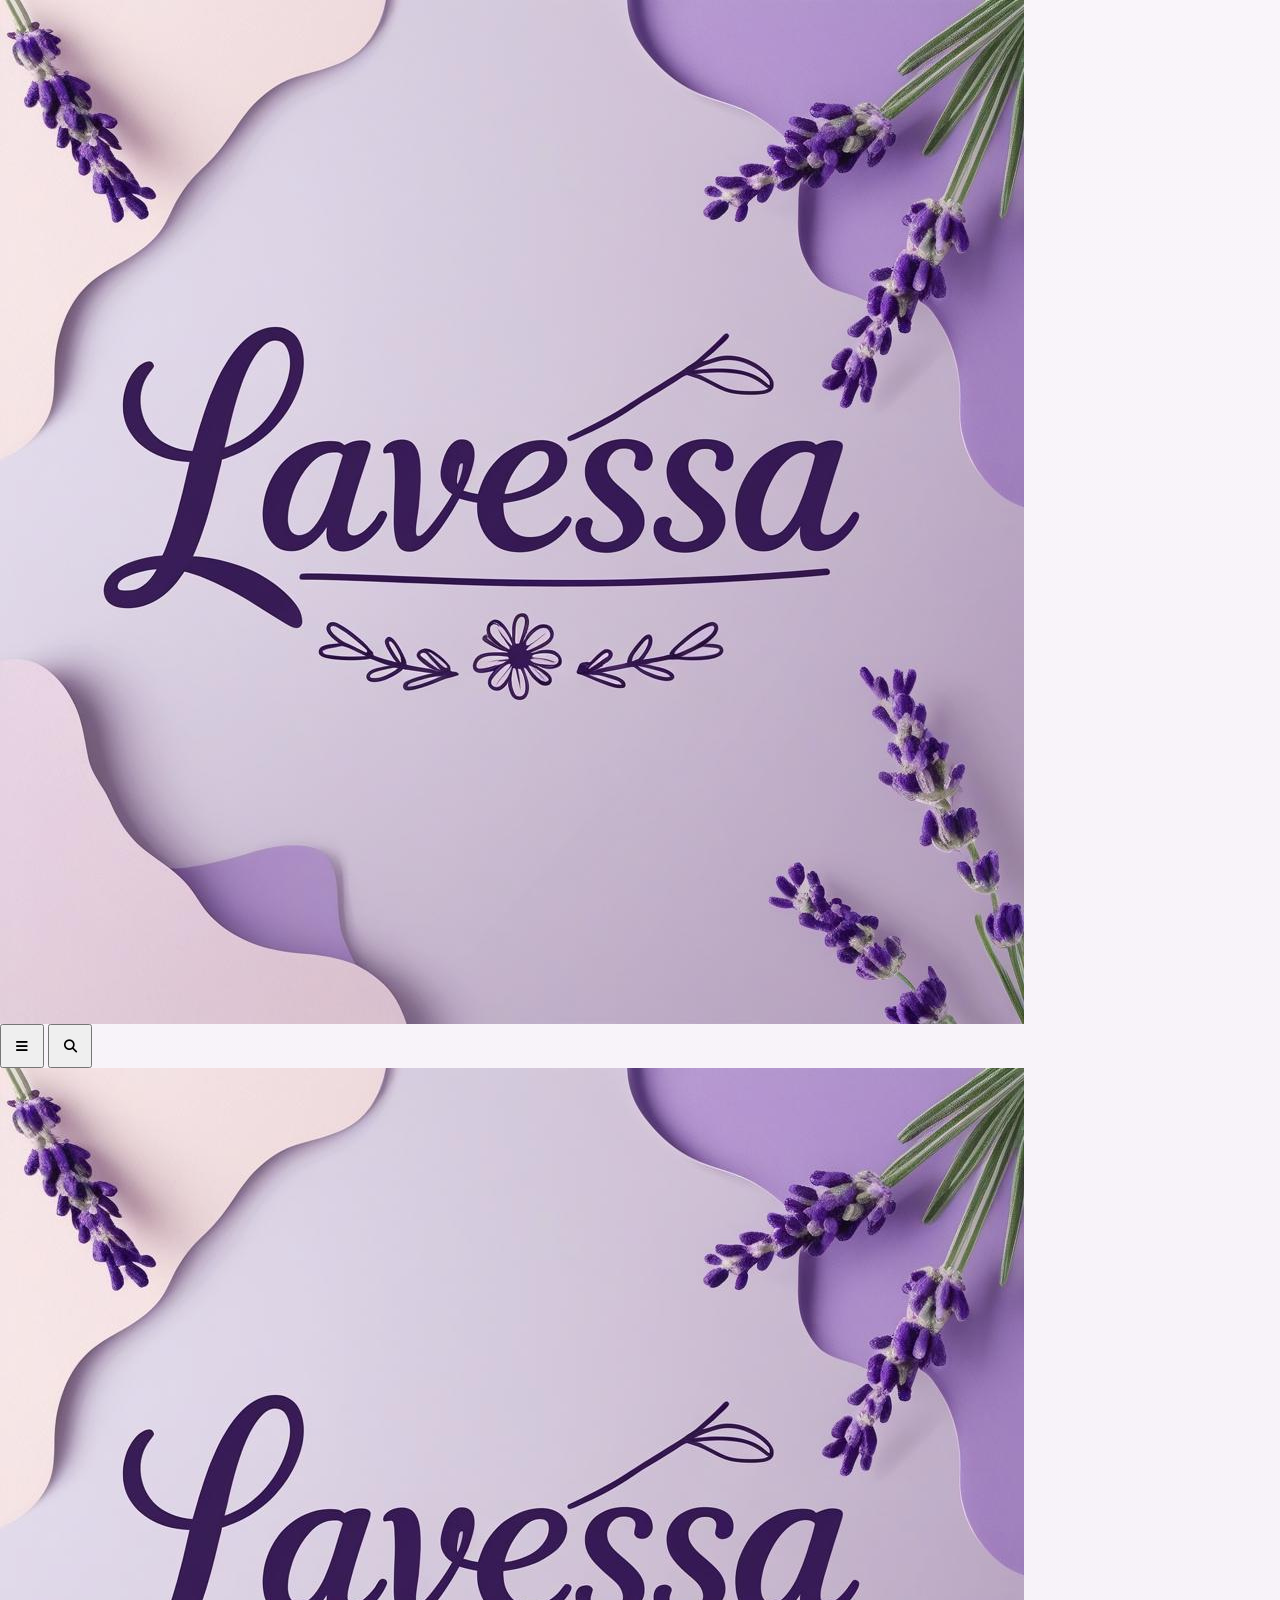
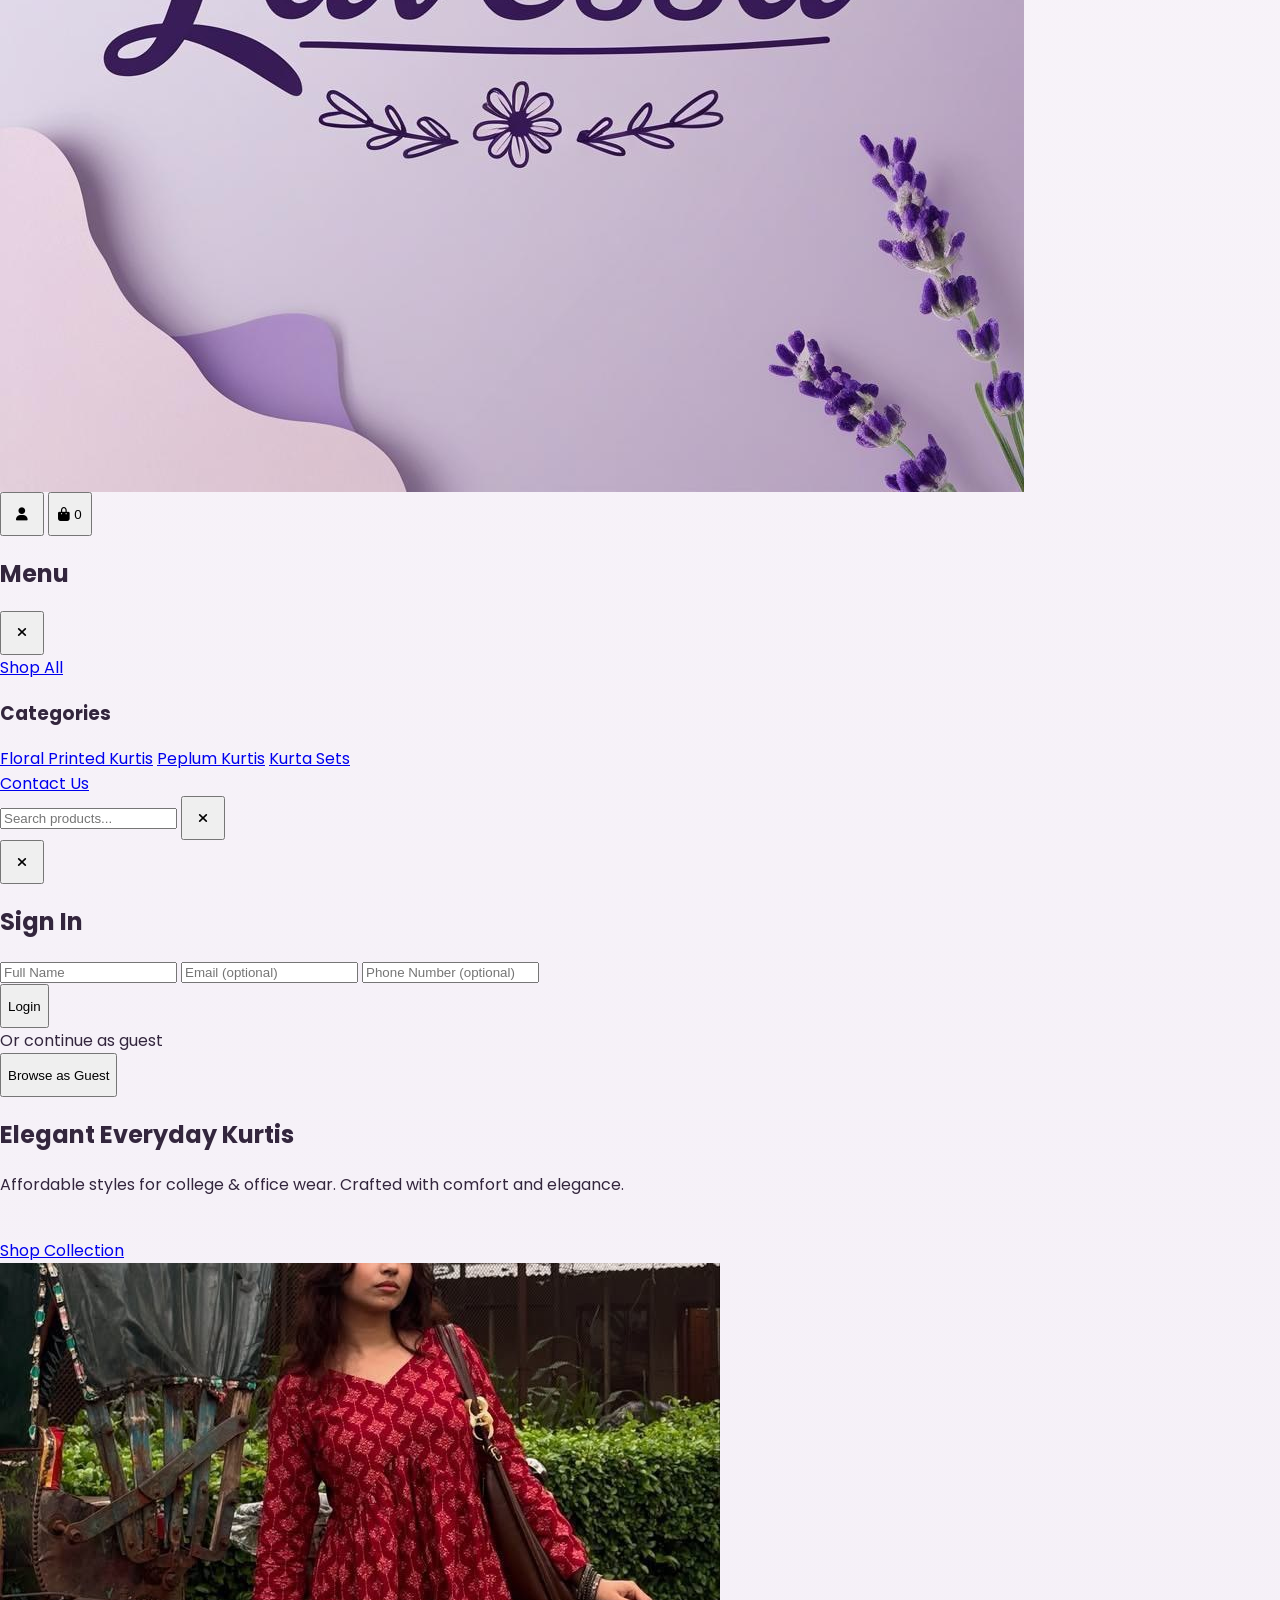
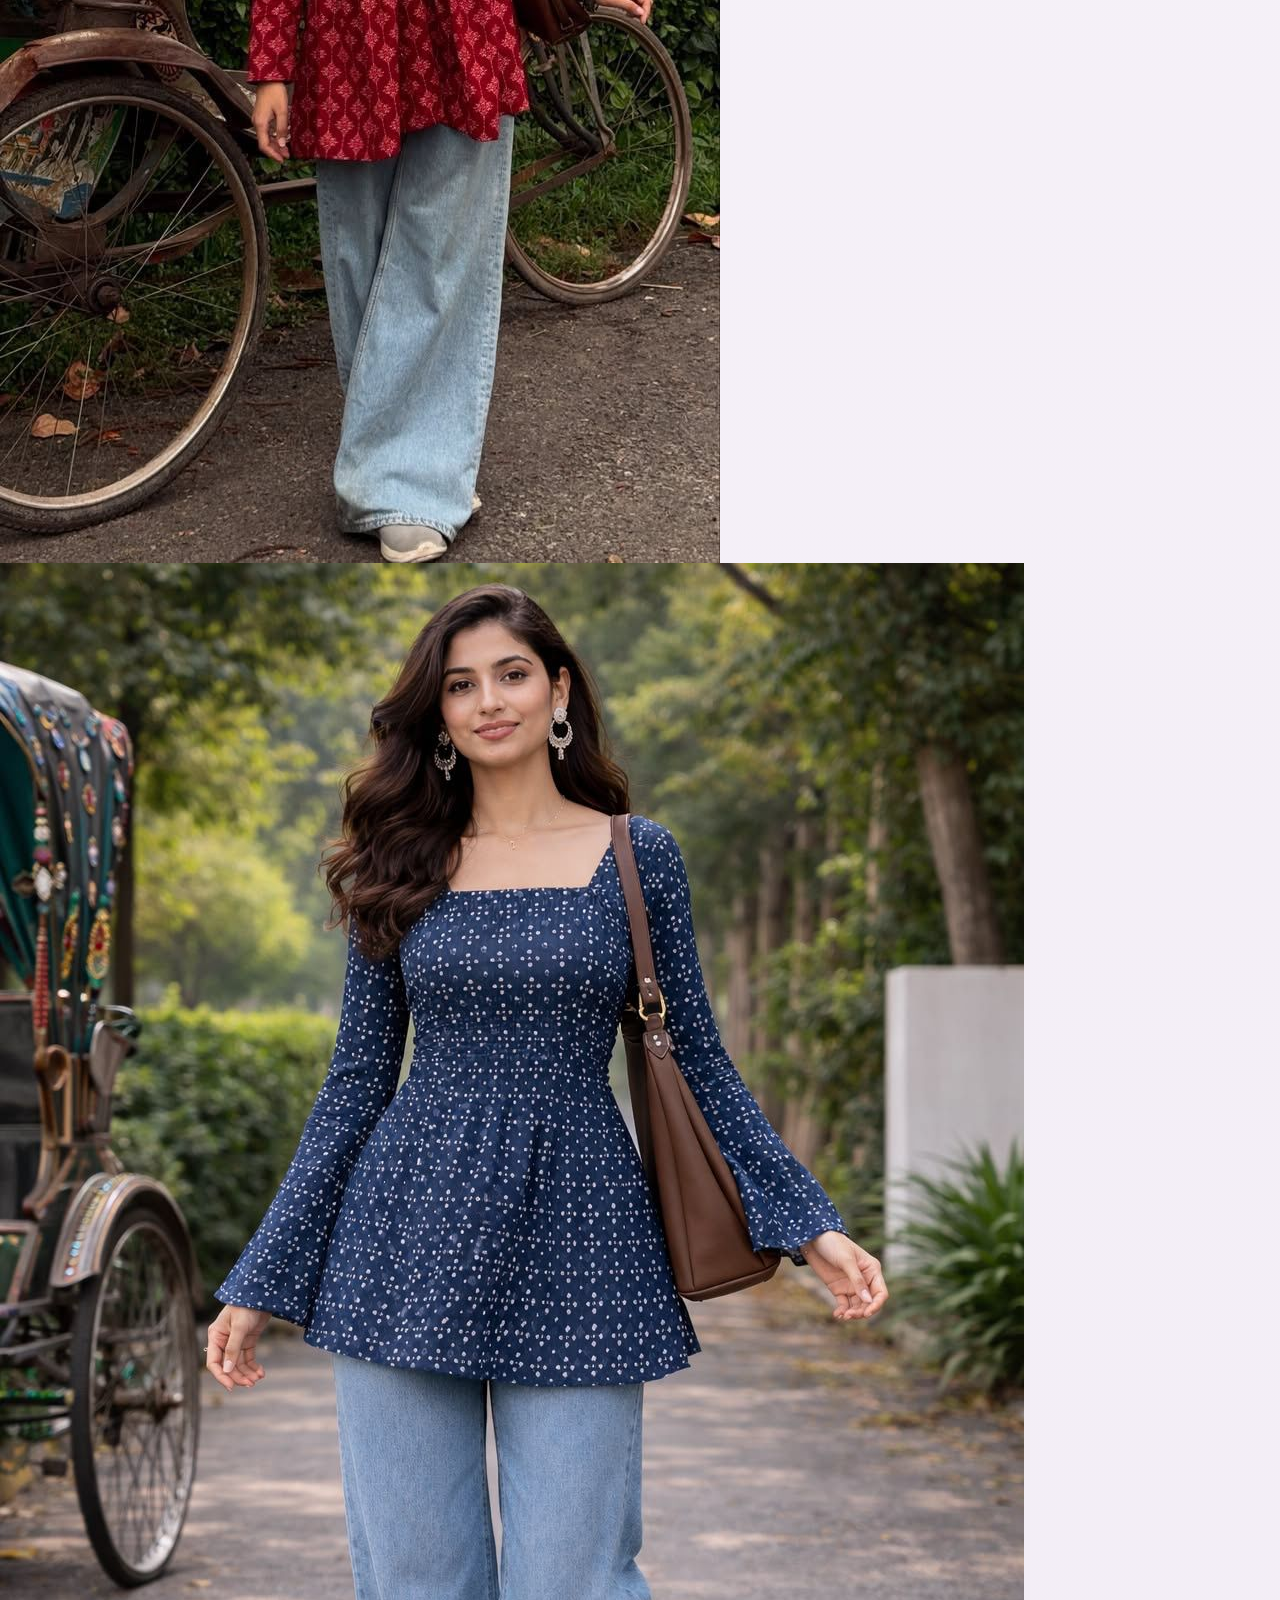
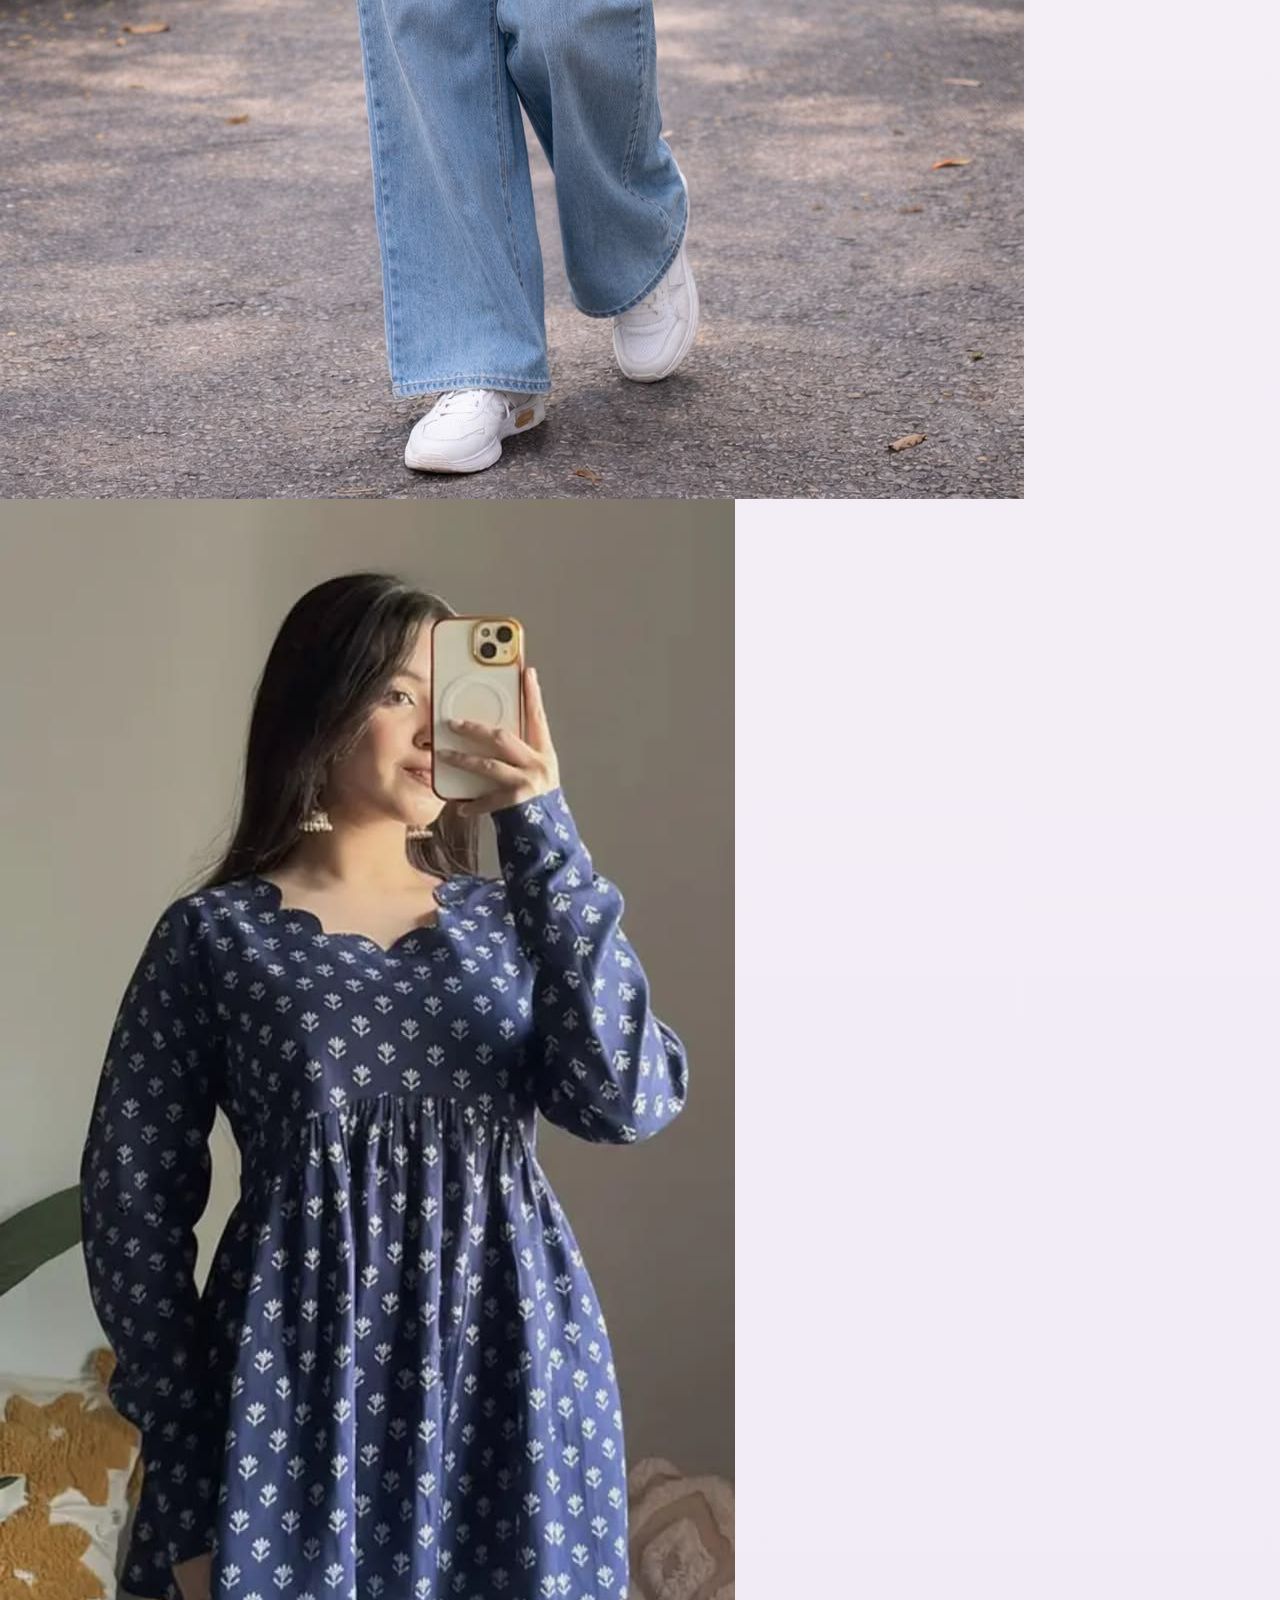
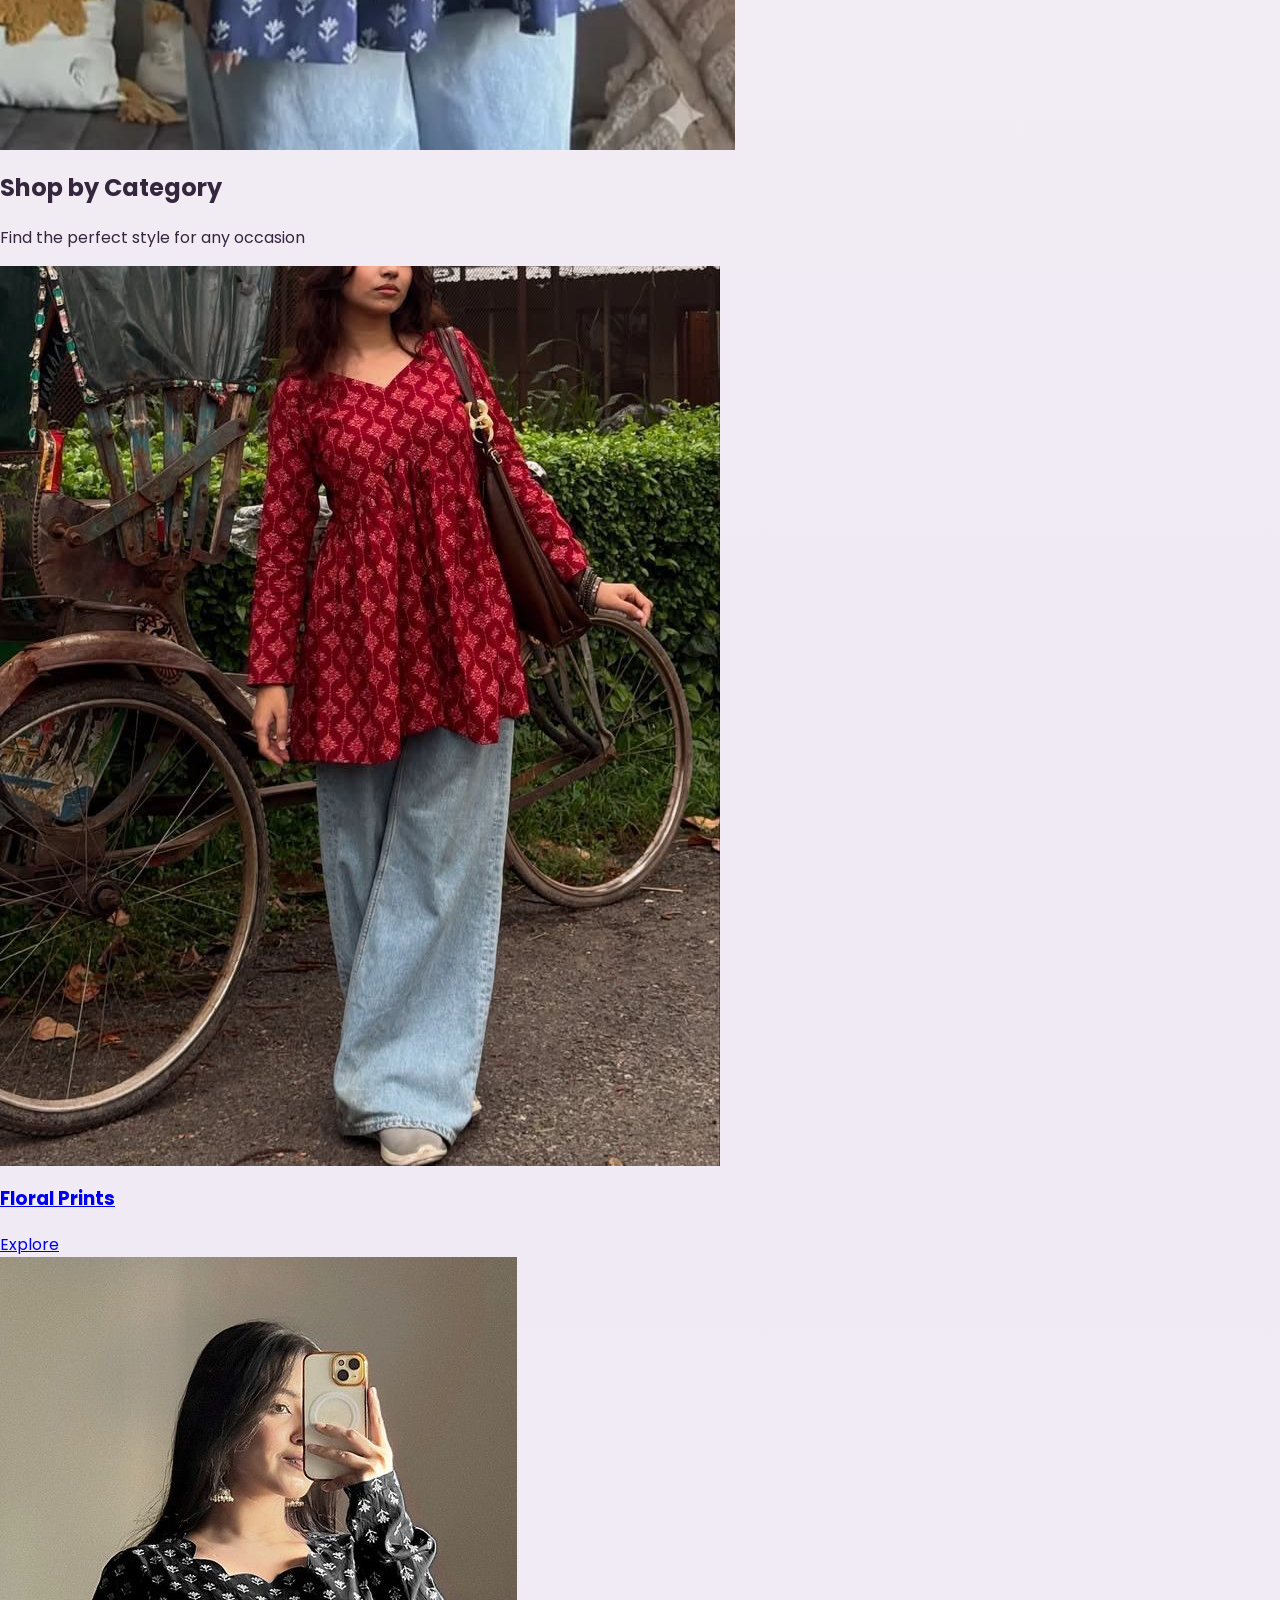
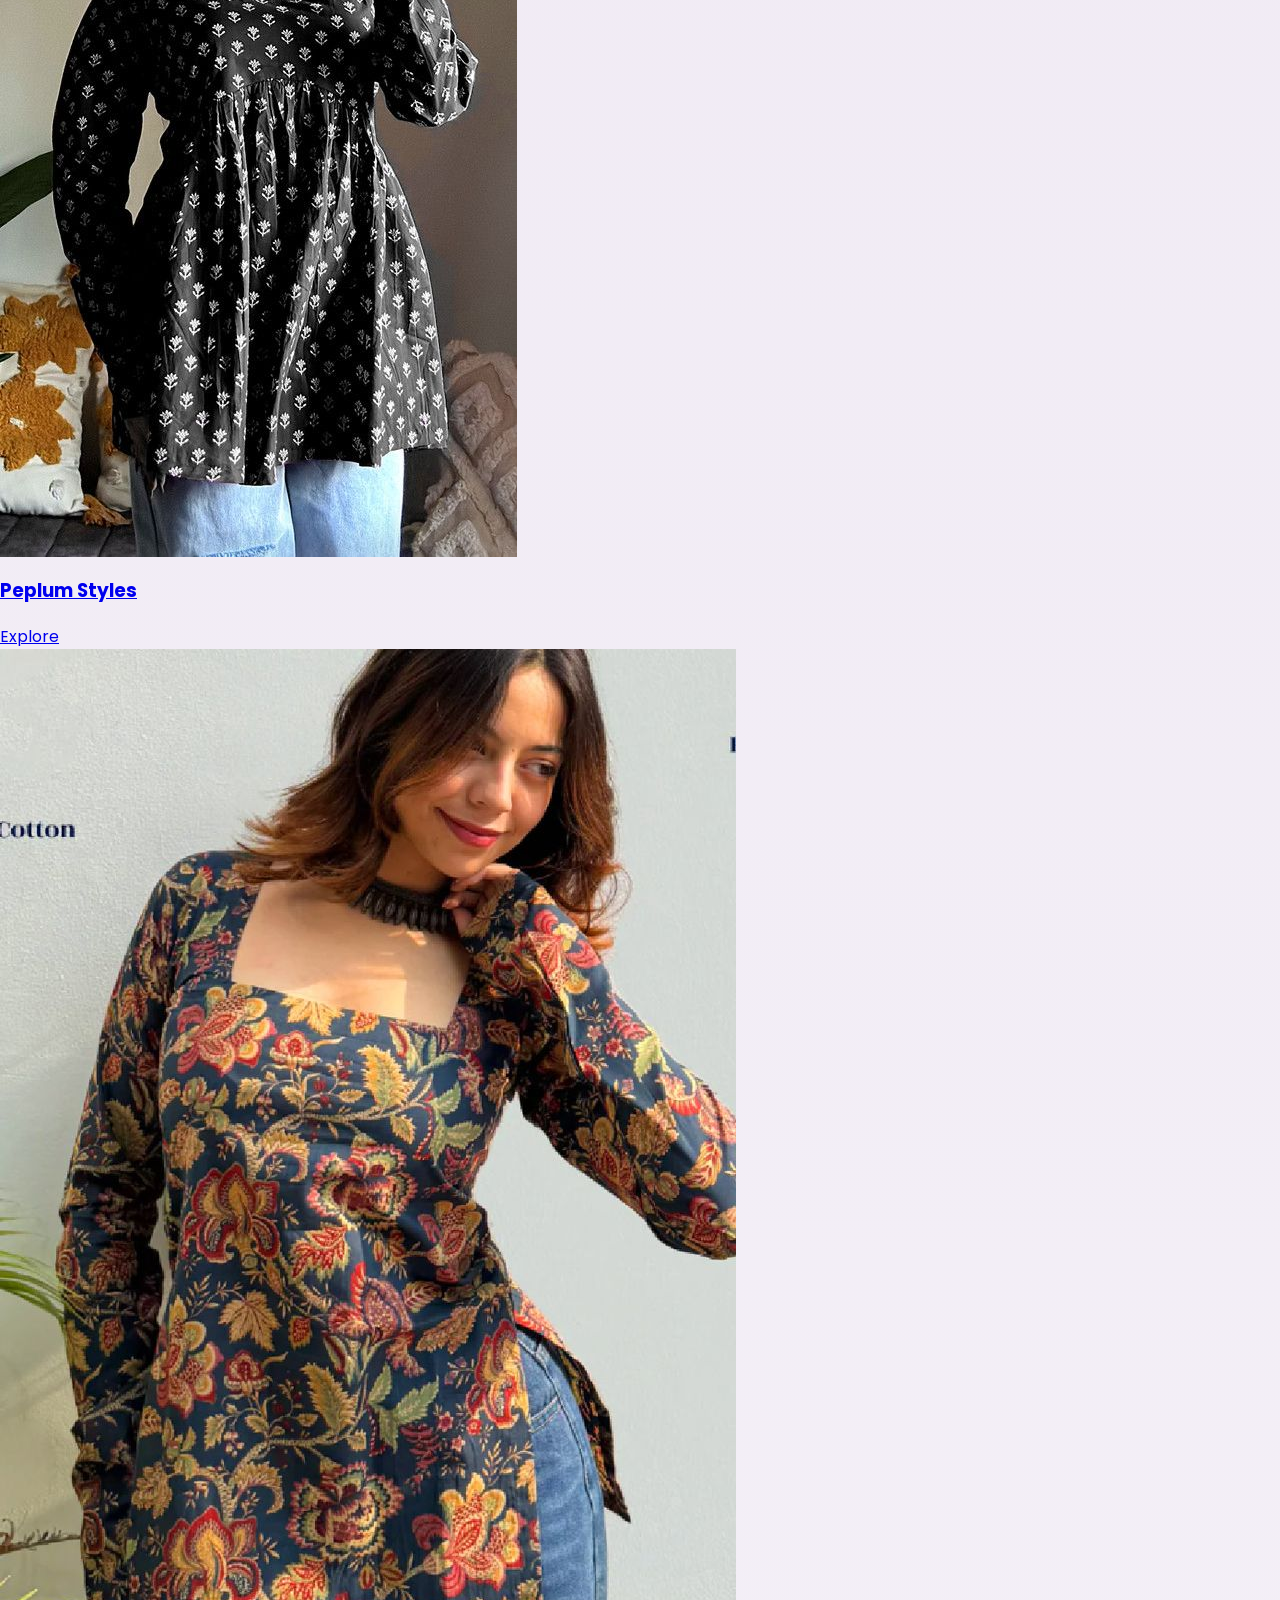
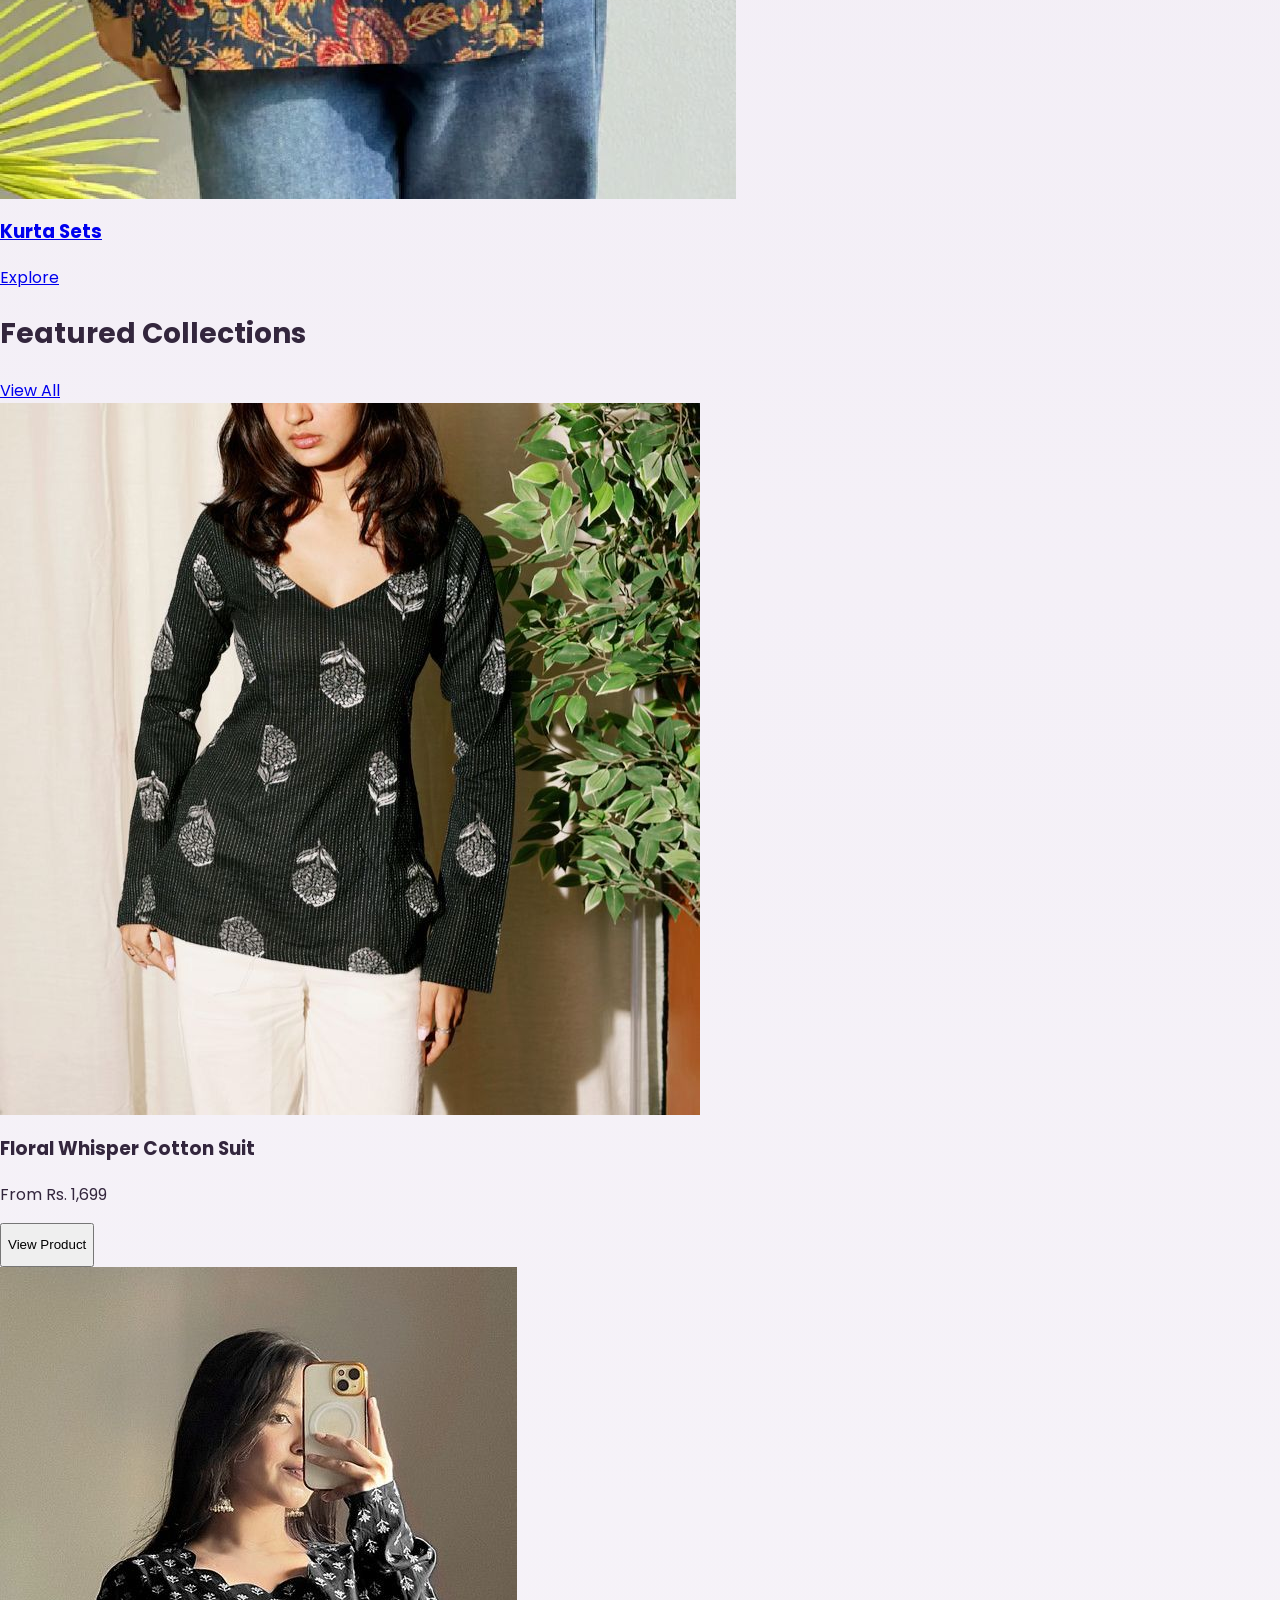
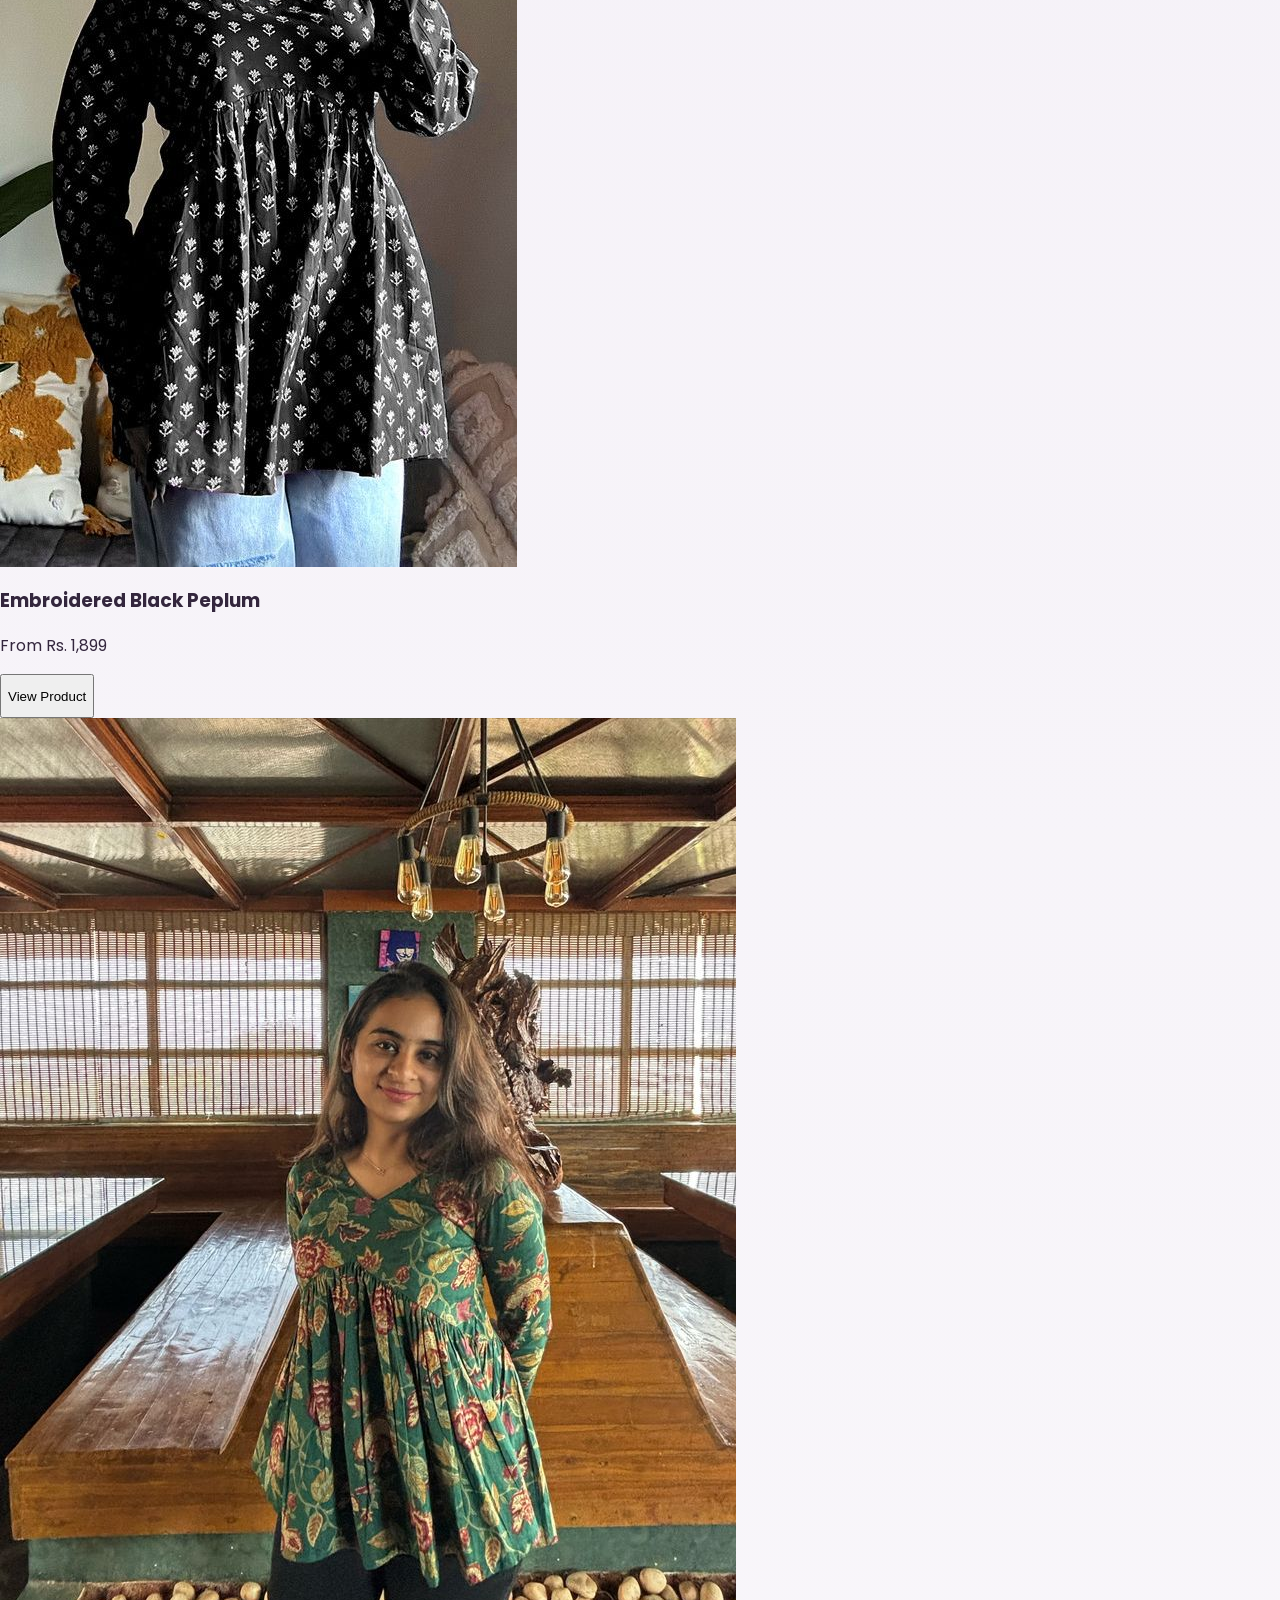
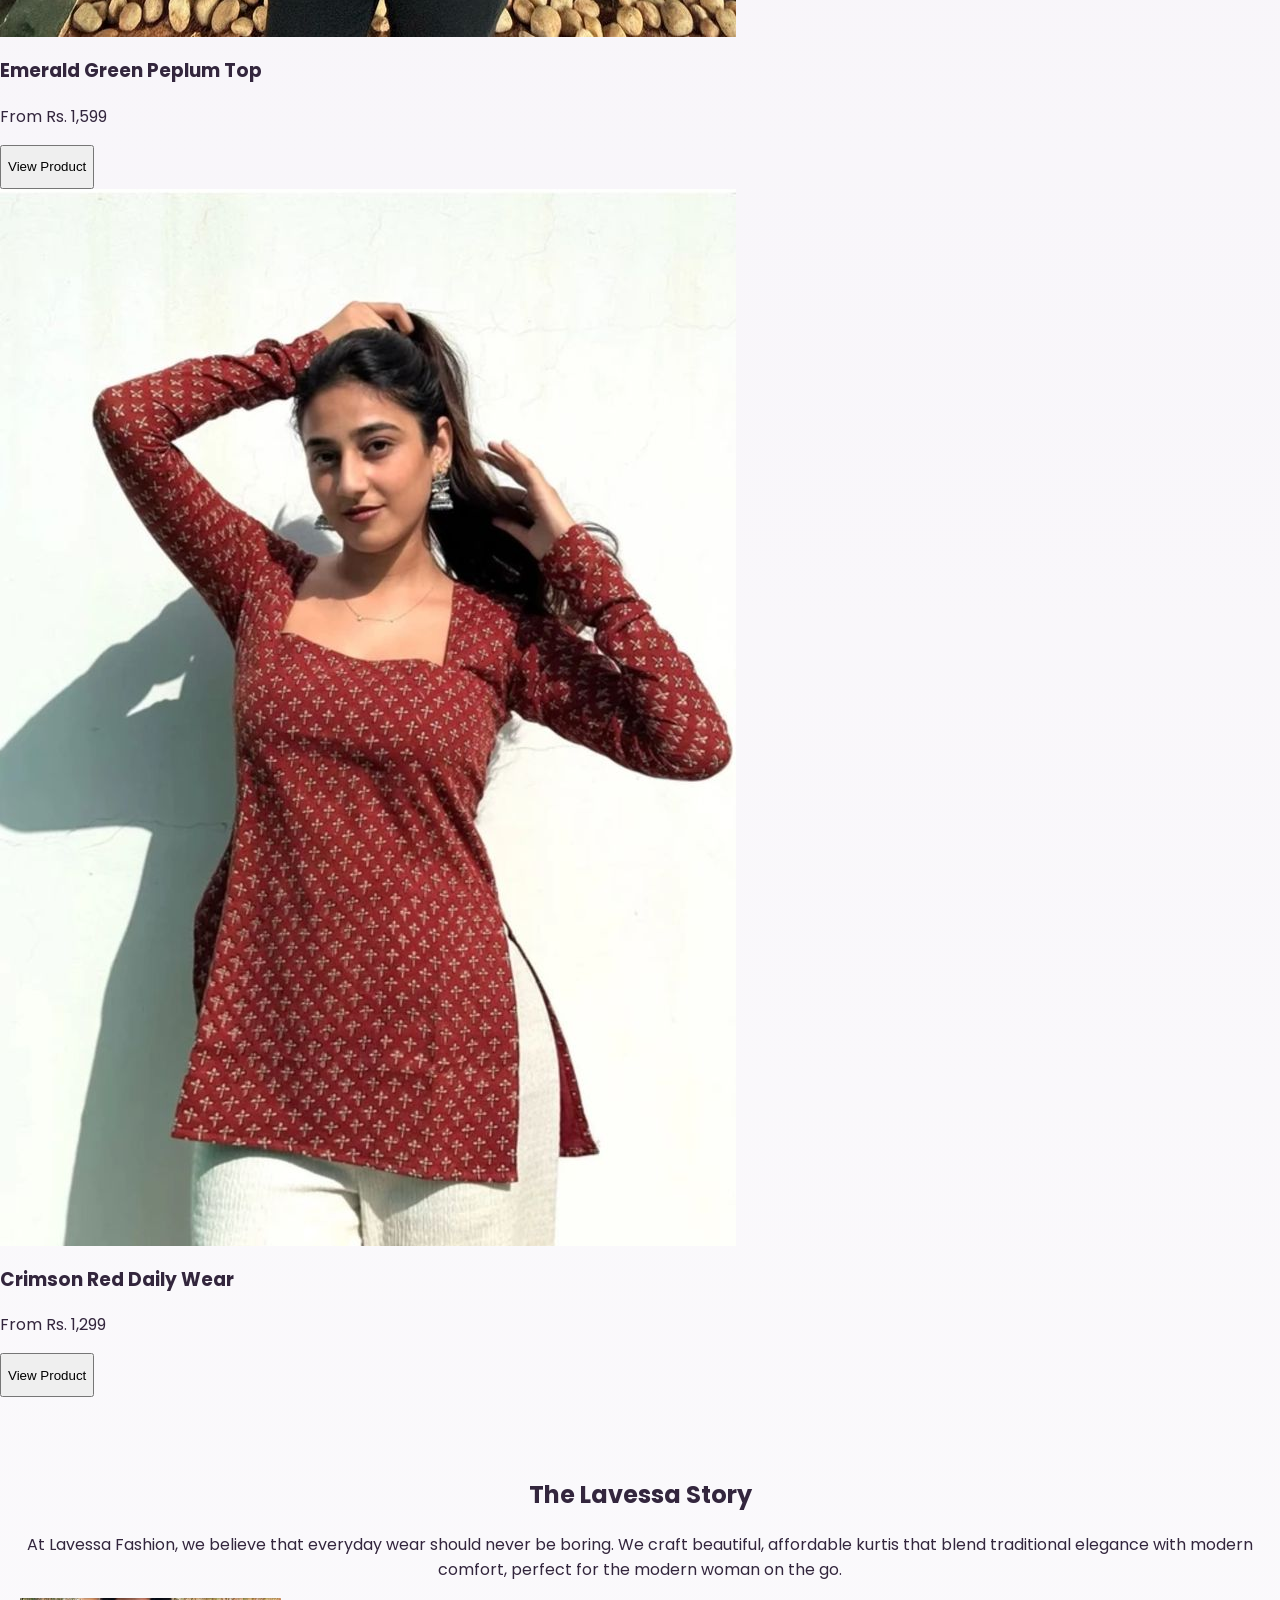
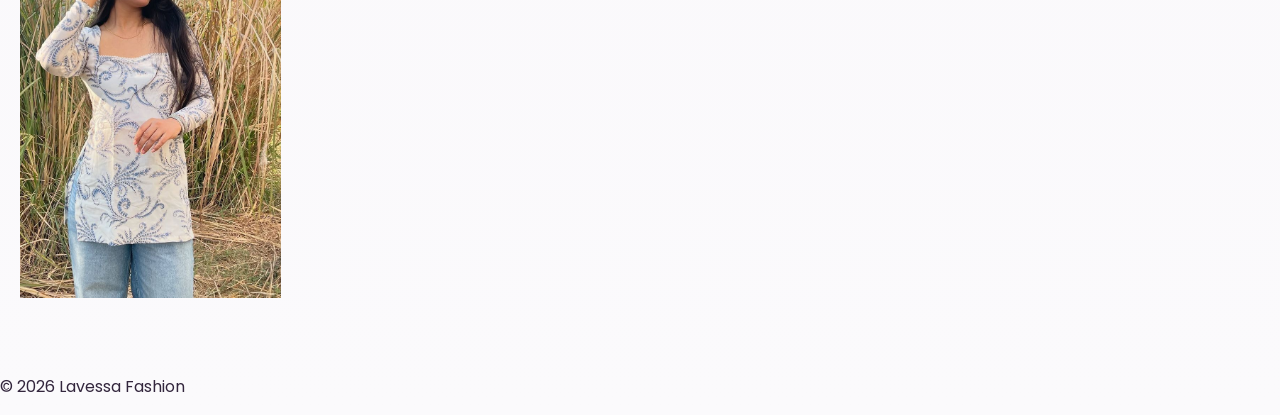
==== commit 78728d6e: "Refactor index.html for cleaner structure and functionality Removed unnecessary meta tags and cleane" ====
--- a/index.html
+++ b/index.html
@@ -2,12 +2,7 @@
 <html>
 
 <head>
-  <meta charset="UTF-8">
-  <meta name="viewport" content="width=device-width, initial-scale=1.0, maximum-scale=5.0, user-scalable=yes, viewport-fit=cover">
-  <meta name="theme-color" content="#603275">
-  <meta name="format-detection" content="telephone=no">
-  <meta name="apple-mobile-web-app-capable" content="yes">
-  <meta name="apple-mobile-web-app-status-bar-style" content="black-translucent">
+  <meta name="viewport" content="width=device-width, initial-scale=1.0">
 
   <link
     href="https://fonts.googleapis.com/css2?family=Poppins:wght@300;400;500;600&family=Playfair+Display:ital,wght@0,400..900;1,400..900&display=swap"
@@ -75,47 +70,22 @@
       </button>
     </div>
     <div class="sidebar-content">
-      <a href="index.html" class="sidebar-link">
-        <i class="fas fa-home"></i> Shop All
-      </a>
-      
+      <a href="index.html" class="sidebar-link">Shop All</a>
       <div class="sidebar-section">
         <h3>Categories</h3>
-        <a href="floral.html" class="sidebar-link sub-link">
-          <i class="fas fa-flower"></i> Floral Kurtis
-        </a>
-        <a href="peplum.html" class="sidebar-link sub-link">
-          <i class="fas fa-dress"></i> Peplum Tops
-        </a>
-        <a href="sets.html" class="sidebar-link sub-link">
-          <i class="fas fa-shirt"></i> Kurta Sets
-        </a>
+        <a href="floral.html" class="sidebar-link sub-link">Floral Printed Kurtis</a>
+        <a href="peplum.html" class="sidebar-link sub-link">Peplum Kurtis</a>
+        <a href="sets.html" class="sidebar-link sub-link">Kurta Sets</a>
       </div>
-
-      <a href="collections.html" class="sidebar-link">
-        <i class="fas fa-star"></i> New Arrivals
-      </a>
-
-      <a href="contact.html" class="sidebar-link">
-        <i class="fas fa-envelope"></i> Contact Us
-      </a>
+      <a href="contact.html" class="sidebar-link">Contact Us</a>
     </div>
   </div>
-
-  <!-- MODAL OVERLAY FOR MENU -->
-  <div class="sidebar-overlay" id="sidebarOverlay"></div>
-
-  <!-- SEARCH OVERLAY -->
-  <div class="search-overlay" id="searchOverlay"></div>
 
   <!-- SEARCH PANEL -->
   <div class="search-panel" id="searchPanel">
     <div class="search-header">
-      <div class="search-input-wrapper">
-        <i class="fas fa-magnifying-glass search-input-icon"></i>
-        <input type="text" class="search-input" id="searchInput" placeholder="Search products...">
-      </div>
-      <button class="search-close" id="searchClose" title="Close search">
+      <input type="text" class="search-input" id="searchInput" placeholder="Search products...">
+      <button class="search-close" id="searchClose">
         <i class="fa-solid fa-times"></i>
       </button>
     </div>
@@ -256,85 +226,6 @@
 
   </section>
 
-  <!-- TRUST FEATURES SECTION -->
-  <section class="trust-features">
-    <div class="trust-features-container">
-      <div class="trust-feature-block">
-        <div class="feature-icon">
-          <i class="fas fa-truck"></i>
-        </div>
-        <h3>Free Shipping</h3>
-        <p>On orders above ₹500</p>
-      </div>
-
-      <div class="trust-feature-block">
-        <div class="feature-icon">
-          <i class="fas fa-undo"></i>
-        </div>
-        <h3>Easy Returns</h3>
-        <p>7-day return policy</p>
-      </div>
-
-      <div class="trust-feature-block">
-        <div class="feature-icon">
-          <i class="fas fa-lock"></i>
-        </div>
-        <h3>Secure Payments</h3>
-        <p>100% secure transactions</p>
-      </div>
-
-      <div class="trust-feature-block">
-        <div class="feature-icon">
-          <i class="fas fa-leaf"></i>
-        </div>
-        <h3>Premium Cotton</h3>
-        <p>Soft & breathable fabric</p>
-      </div>
-    </div>
-  </section>
-
-  <!-- INSTAGRAM SHOWCASE -->
-  <section class="instagram-section">
-    <div class="instagram-container">
-      <h2 class="instagram-title">Follow Lavessa on Instagram</h2>
-      <p class="instagram-subtitle">@lavessa</p>
-
-      <div class="instagram-grid">
-        <a href="https://instagram.com/lavessa" target="_blank" class="instagram-item">
-          <img src="black front.jpeg" alt="Lavessa Fashion">
-          <div class="instagram-overlay">
-            <i class="fab fa-instagram"></i>
-          </div>
-        </a>
-
-        <a href="https://instagram.com/lavessa" target="_blank" class="instagram-item">
-          <img src="peplum black.jpg" alt="Lavessa Fashion">
-          <div class="instagram-overlay">
-            <i class="fab fa-instagram"></i>
-          </div>
-        </a>
-
-        <a href="https://instagram.com/lavessa" target="_blank" class="instagram-item">
-          <img src="peplum green.jpg" alt="Lavessa Fashion">
-          <div class="instagram-overlay">
-            <i class="fab fa-instagram"></i>
-          </div>
-        </a>
-
-        <a href="https://instagram.com/lavessa" target="_blank" class="instagram-item">
-          <img src="white (1).jpg" alt="Lavessa Fashion">
-          <div class="instagram-overlay">
-            <i class="fab fa-instagram"></i>
-          </div>
-        </a>
-      </div>
-
-      <a href="https://instagram.com/lavessa" target="_blank" class="follow-btn">
-        <i class="fab fa-instagram"></i> Follow @lavessa
-      </a>
-    </div>
-  </section>
-
   <!-- ABOUT THE BRAND -->
   <section class="about-brand">
     <div class="about-content">
@@ -346,70 +237,9 @@
       <img src="white (1).jpg" alt="Lavessa Lifestyle">
     </div>
   </section>
-
   <!-- FOOTER -->
-  <footer class="footer">
-    <div class="footer-container">
-      
-      <!-- Column 1: Brand Info -->
-      <div class="footer-column">
-        <div class="footer-brand">
-          <img src="logo.png" alt="Lavessa Logo" class="footer-logo">
-          <h3>Lavessa</h3>
-        </div>
-        <p class="footer-description">
-          Elegant, affordable kurtis that blend traditional elegance with modern comfort. Crafted for the modern woman on the go.
-        </p>
-        <div class="footer-social">
-          <a href="https://instagram.com/lavessa" target="_blank" class="social-icon">
-            <i class="fab fa-instagram"></i>
-          </a>
-          <a href="https://wa.me/919876543210" target="_blank" class="social-icon">
-            <i class="fab fa-whatsapp"></i>
-          </a>
-        </div>
-      </div>
-
-      <!-- Column 2: Shop Links -->
-      <div class="footer-column">
-        <h4 class="footer-title">Shop</h4>
-        <ul class="footer-links">
-          <li><a href="floral.html">Floral Kurtis</a></li>
-          <li><a href="peplum.html">Peplum Tops</a></li>
-          <li><a href="sets.html">Kurta Sets</a></li>
-          <li><a href="collections.html">New Arrivals</a></li>
-        </ul>
-      </div>
-
-      <!-- Column 3: Customer Help -->
-      <div class="footer-column">
-        <h4 class="footer-title">Help</h4>
-        <ul class="footer-links">
-          <li><a href="#">Shipping Info</a></li>
-          <li><a href="#">Returns & Exchanges</a></li>
-          <li><a href="#">Contact Us</a></li>
-          <li><a href="#">FAQ</a></li>
-        </ul>
-      </div>
-
-      <!-- Column 4: Company Legal -->
-      <div class="footer-column">
-        <h4 class="footer-title">Company</h4>
-        <ul class="footer-links">
-          <li><a href="#">About Us</a></li>
-          <li><a href="#">Privacy Policy</a></li>
-          <li><a href="#">Terms of Service</a></li>
-          <li><a href="#">Size Guide</a></li>
-        </ul>
-      </div>
-
-    </div>
-
-    <!-- Footer Bottom -->
-    <div class="footer-bottom">
-      <p>&copy; 2026 Lavessa Fashion. All rights reserved.</p>
-      <p>Designed with <i class="fas fa-heart"></i> for fashion lovers</p>
-    </div>
+  <footer>
+    <p>© 2026 Lavessa Fashion</p>
   </footer>
 
   <script>
@@ -526,18 +356,12 @@
     // Sidebar Menu Toggle
     menuToggle.addEventListener('click', () => {
       sidebarMenu.classList.add('active');
-      document.getElementById('sidebarOverlay').classList.add('active');
+      modalOverlay.classList.add('active');
     });
 
     closeSidebar.addEventListener('click', () => {
       sidebarMenu.classList.remove('active');
-      document.getElementById('sidebarOverlay').classList.remove('active');
-    });
-
-    // Close sidebar when clicking on overlay
-    document.getElementById('sidebarOverlay').addEventListener('click', () => {
-      sidebarMenu.classList.remove('active');
-      document.getElementById('sidebarOverlay').classList.remove('active');
+      modalOverlay.classList.remove('active');
     });
 
     // Close sidebar when clicking on a link
@@ -545,7 +369,7 @@
     sidebarLinks.forEach(link => {
       link.addEventListener('click', () => {
         sidebarMenu.classList.remove('active');
-        document.getElementById('sidebarOverlay').classList.remove('active');
+        modalOverlay.classList.remove('active');
       });
     });
 
@@ -553,13 +377,7 @@
       const searchResults = document.getElementById('searchResults');
       
       if (products.length === 0) {
-        searchResults.innerHTML = `
-          <div class="search-no-results">
-            <i class="fas fa-search"></i>
-            <h3>No products found</h3>
-            <p>Try searching with different keywords</p>
-          </div>
-        `;
+        searchResults.innerHTML = '<p style="text-align: center; color: #999; padding: 40px 20px; grid-column: 1/-1;">No products found</p>';
         return;
       }
 
@@ -580,9 +398,8 @@
     // Search Panel Toggle
     function openSearch() {
       searchPanel.classList.add('active');
-      document.getElementById('searchOverlay').classList.add('active');
+      modalOverlay.classList.add('active');
       searchInput.focus();
-      document.body.style.overflow = 'hidden';
       
       // Load default products on open
       setTimeout(() => {
@@ -594,17 +411,13 @@
 
     function closeSearch() {
       searchPanel.classList.remove('active');
-      document.getElementById('searchOverlay').classList.remove('active');
+      modalOverlay.classList.remove('active');
       searchInput.value = '';
-      document.body.style.overflow = '';
       renderSearchResults(allProducts);
     }
 
     searchToggle.addEventListener('click', openSearch);
     searchClose.addEventListener('click', closeSearch);
-
-    // Close search when clicking on overlay
-    document.getElementById('searchOverlay').addEventListener('click', closeSearch);
 
     // Search input listener with live filtering
     searchInput.addEventListener('input', (e) => {
@@ -623,13 +436,6 @@
       }
       
       document.getElementById('searchResults').classList.add('grid');
-    });
-
-    // Keyboard shortcut to close search (ESC key)
-    document.addEventListener('keydown', (e) => {
-      if (e.key === 'Escape' && searchPanel.classList.contains('active')) {
-        closeSearch();
-      }
     });
 
       // Close modals when clicking overlay (excluding close buttons)
